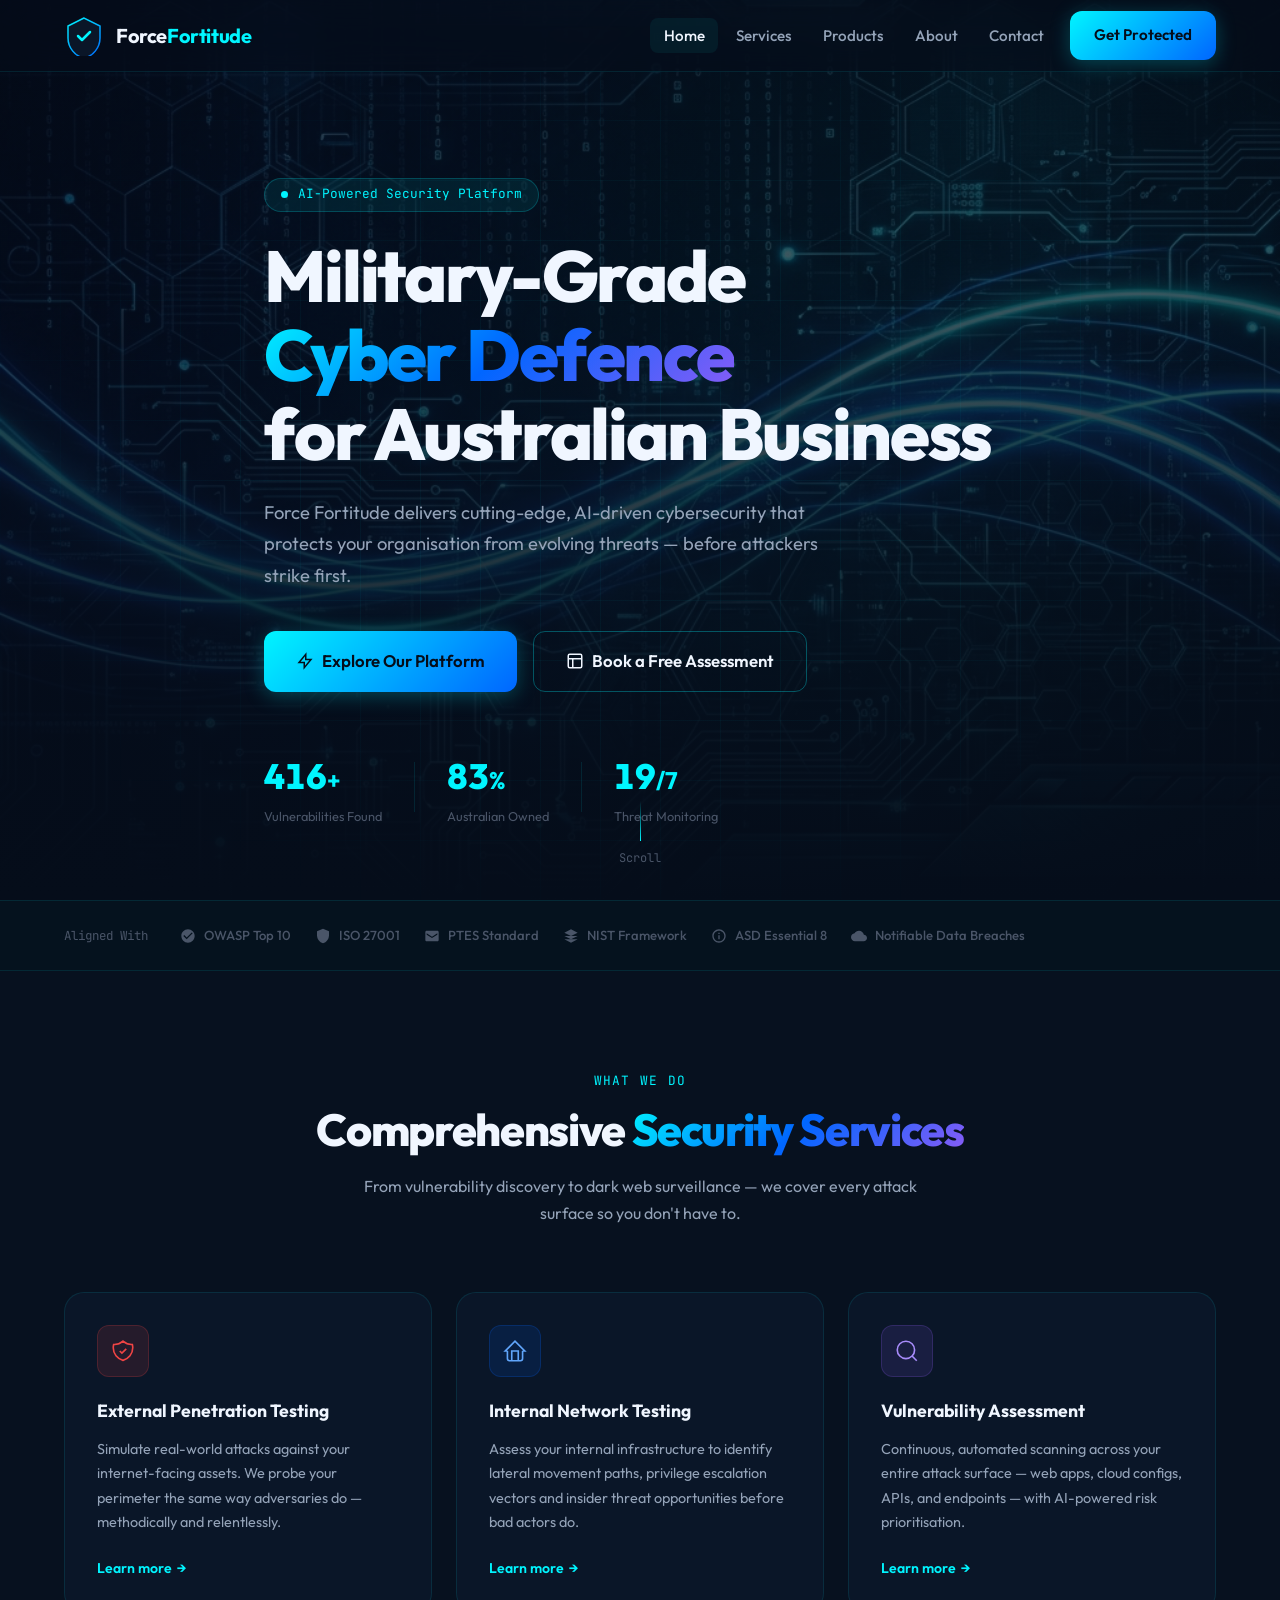
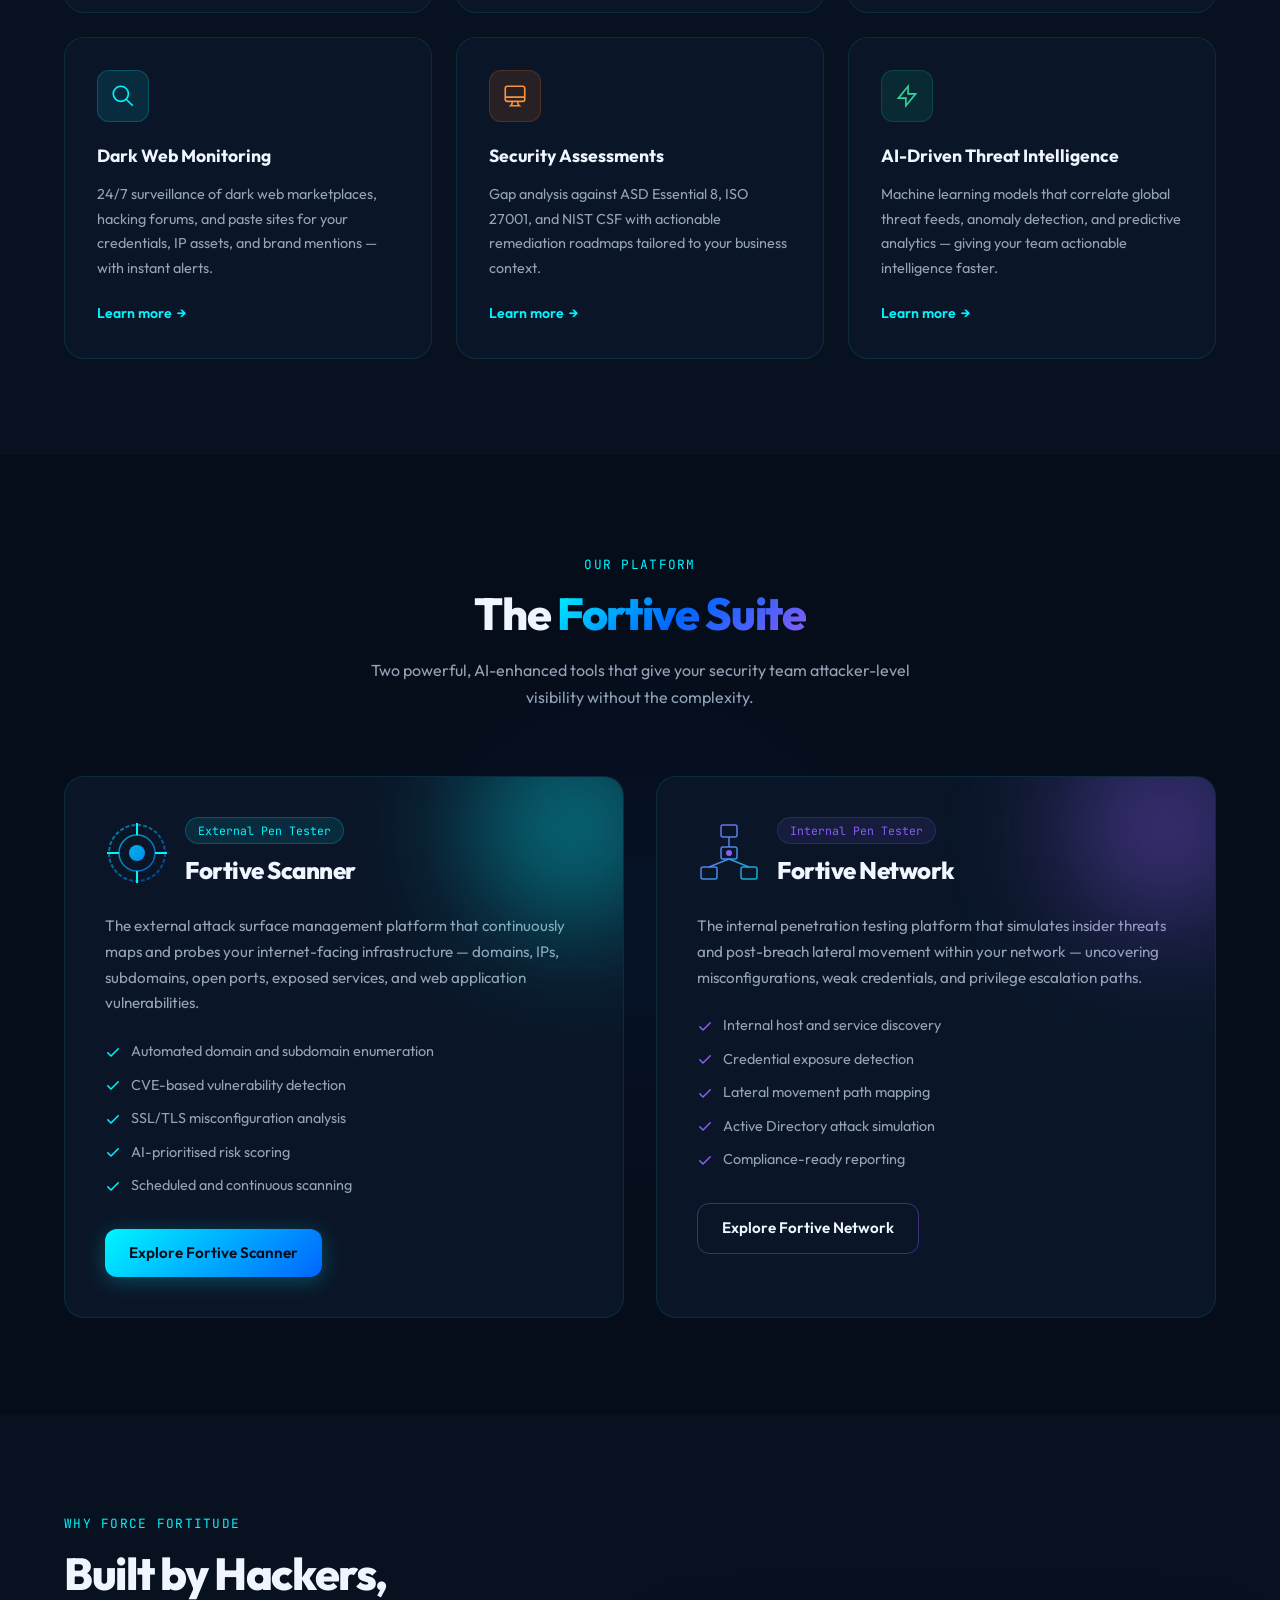
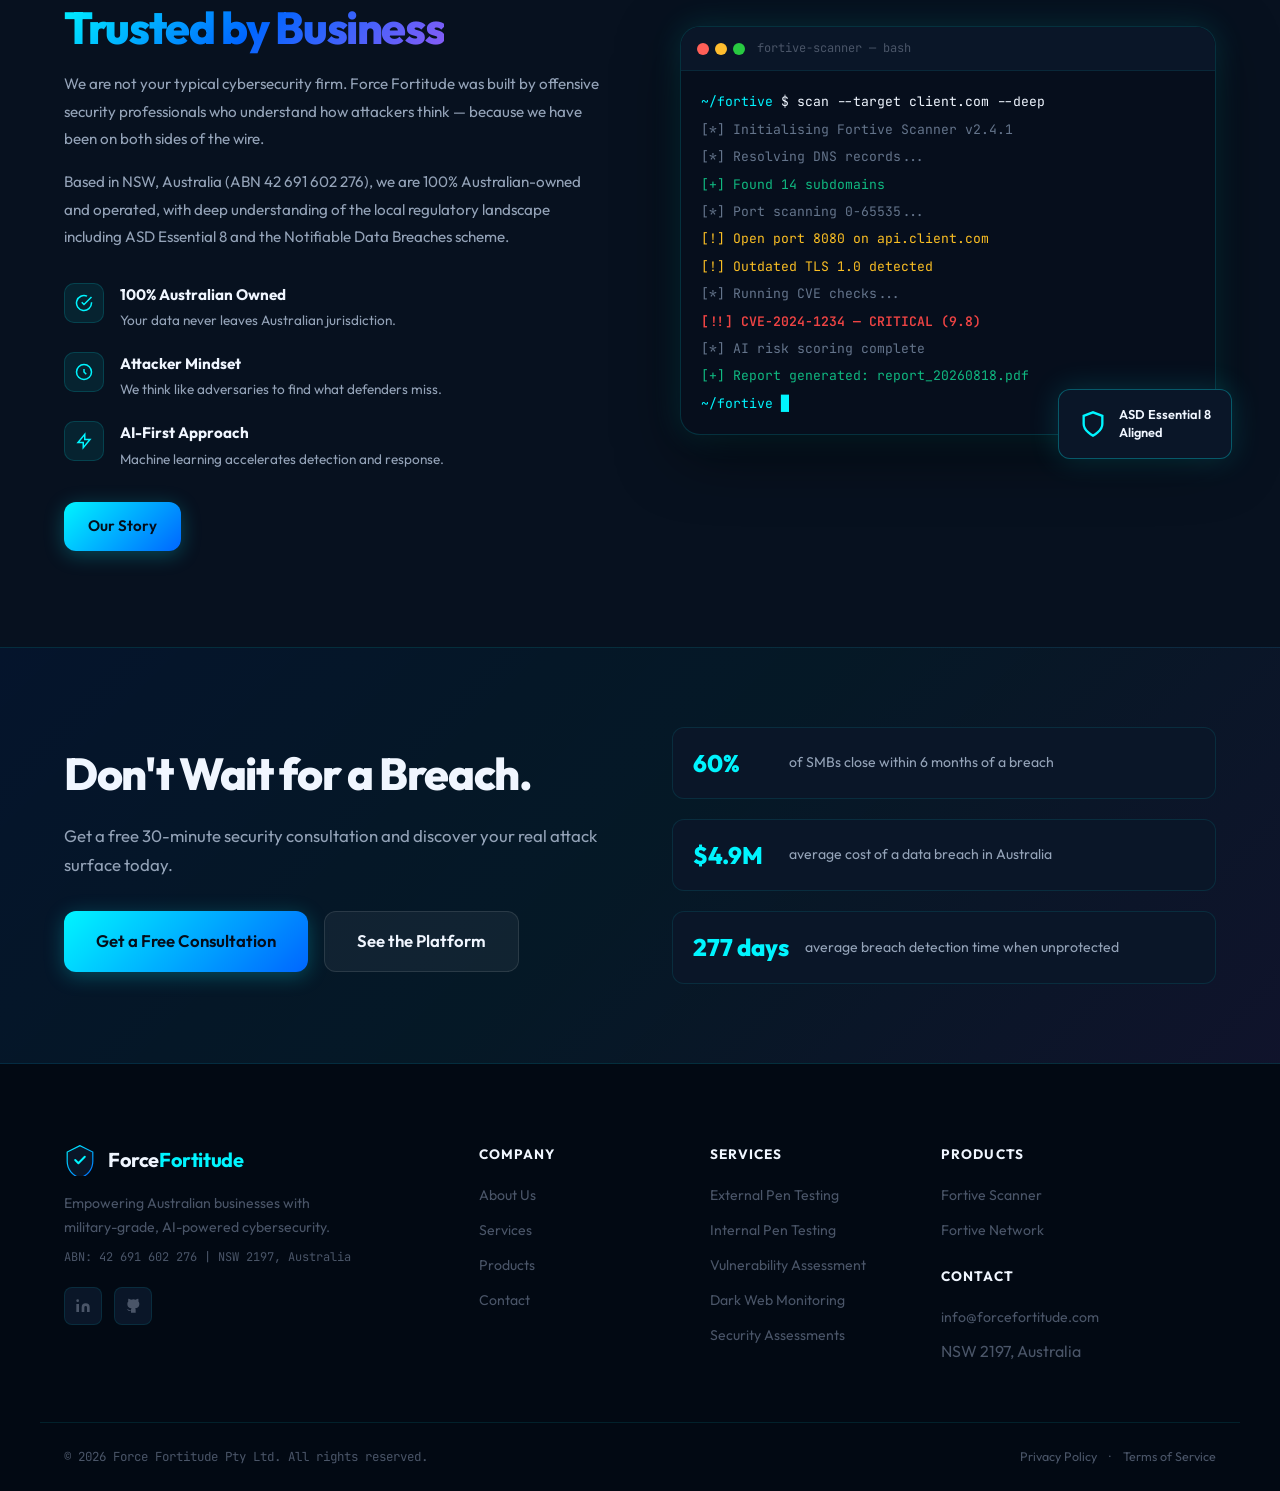
==== index.html @ 92ee4b1f "Launch Force Fortitude website - AI-powered cybersecurity platform - Homepage with hero, services ov" ====
﻿<!DOCTYPE html>
<html lang="en">
<head>
  <meta charset="UTF-8"/>
  <meta name="viewport" content="width=device-width, initial-scale=1.0"/>
  <title>Force Fortitude | AI-Powered Cybersecurity for Australian Businesses</title>
  <meta name="description" content="Force Fortitude is an Australian cybersecurity company delivering military-grade, AI-powered security solutions — Fortive Scanner and Fortive Network."/>
  <link rel="preconnect" href="https://fonts.googleapis.com"/>
  <link rel="preconnect" href="https://fonts.gstatic.com" crossorigin/>
  <link href="https://fonts.googleapis.com/css2?family=Outfit:wght@300;400;500;600;700;800;900&family=JetBrains+Mono:wght@400;500&display=swap" rel="stylesheet"/>
  <link rel="stylesheet" href="assets/css/style.css"/>
</head>
<body>

<nav class="navbar" id="navbar">
  <div class="container nav-inner">
    <a href="index.html" class="logo" aria-label="Force Fortitude Home">
      <div class="logo-icon">
        <svg viewBox="0 0 40 40" fill="none">
          <path d="M20 2L4 10v12c0 9.4 6.8 18.2 16 20 9.2-1.8 16-10.6 16-20V10L20 2z" fill="#0a1628" stroke="url(#sg1)" stroke-width="1.5"/>
          <path d="M14 20l4 4 8-8" stroke="#00f5ff" stroke-width="2.5" stroke-linecap="round" stroke-linejoin="round"/>
          <defs><linearGradient id="sg1" x1="4" y1="2" x2="36" y2="42" gradientUnits="userSpaceOnUse"><stop stop-color="#00f5ff"/><stop offset="1" stop-color="#0066ff"/></linearGradient></defs>
        </svg>
      </div>
      <span class="logo-text">Force<span class="accent">Fortitude</span></span>
    </a>
    <button class="hamburger" id="hamburger" aria-label="Toggle menu" aria-expanded="false">
      <span></span><span></span><span></span>
    </button>
    <ul class="nav-links" id="navLinks">
      <li><a href="index.html" class="nav-link active">Home</a></li>
      <li><a href="services.html" class="nav-link">Services</a></li>
      <li><a href="products.html" class="nav-link">Products</a></li>
      <li><a href="about.html" class="nav-link">About</a></li>
      <li><a href="contact.html" class="nav-link">Contact</a></li>
      <li><a href="contact.html" class="btn btn-primary nav-cta">Get Protected</a></li>
    </ul>
  </div>
</nav>

<!-- HERO -->
<section class="hero" id="home">
  <div class="hero-bg">
    <img src="assets/images/hero_bg.png" alt="" aria-hidden="true" class="hero-img"/>
    <div class="hero-overlay"></div>
    <div class="hero-grid"></div>
  </div>
  <div class="container hero-content">
    <div class="hero-badge">
      <span class="badge-dot"></span>
      <span class="mono">AI-Powered Security Platform</span>
    </div>
    <h1 class="hero-title">
      Military-Grade<br/>
      <span class="gradient-text">Cyber Defence</span><br/>
      for Australian Business
    </h1>
    <p class="hero-subtitle">Force Fortitude delivers cutting-edge, AI-driven cybersecurity that protects your organisation from evolving threats — before attackers strike first.</p>
    <div class="hero-actions">
      <a href="products.html" class="btn btn-primary btn-lg">
        <svg viewBox="0 0 24 24" fill="none" stroke="currentColor" stroke-width="2"><path d="M13 10V3L4 14h7v7l9-11h-7z"/></svg>
        Explore Our Platform
      </a>
      <a href="contact.html" class="btn btn-outline btn-lg">
        <svg viewBox="0 0 24 24" fill="none" stroke="currentColor" stroke-width="2"><rect x="3" y="3" width="18" height="18" rx="2"/><path d="M3 9h18M9 21V9"/></svg>
        Book a Free Assessment
      </a>
    </div>
    <div class="hero-stats">
      <div class="stat"><span class="stat-num" data-target="500">0</span><span class="stat-plus">+</span><span class="stat-label">Vulnerabilities Found</span></div>
      <div class="stat-divider"></div>
      <div class="stat"><span class="stat-num" data-target="100">0</span><span class="stat-plus">%</span><span class="stat-label">Australian Owned</span></div>
      <div class="stat-divider"></div>
      <div class="stat"><span class="stat-num" data-target="24">0</span><span class="stat-plus">/7</span><span class="stat-label">Threat Monitoring</span></div>
    </div>
  </div>
  <div class="hero-scroll-hint"><div class="scroll-line"></div><span class="mono">Scroll</span></div>
</section>

<!-- TRUST BAR -->
<section class="trust-bar">
  <div class="container">
    <span class="trust-label mono">Aligned With</span>
    <div class="trust-logos">
      <div class="trust-item"><svg viewBox="0 0 24 24" fill="currentColor"><path d="M12 2C6.48 2 2 6.48 2 12s4.48 10 10 10 10-4.48 10-10S17.52 2 12 2zm-2 15l-5-5 1.41-1.41L10 14.17l7.59-7.59L19 8l-9 9z"/></svg><span>OWASP Top 10</span></div>
      <div class="trust-item"><svg viewBox="0 0 24 24" fill="currentColor"><path d="M12 1L3 5v6c0 5.55 3.84 10.74 9 12 5.16-1.26 9-6.45 9-12V5l-9-4z"/></svg><span>ISO 27001</span></div>
      <div class="trust-item"><svg viewBox="0 0 24 24" fill="currentColor"><path d="M20 4H4c-1.1 0-2 .9-2 2v12c0 1.1.9 2 2 2h16c1.1 0 2-.9 2-2V6c0-1.1-.9-2-2-2zM4 8l8 5 8-5v2l-8 5-8-5V8z"/></svg><span>PTES Standard</span></div>
      <div class="trust-item"><svg viewBox="0 0 24 24" fill="currentColor"><path d="M12 2L2 7l10 5 10-5-10-5zM2 17l10 5 10-5M2 12l10 5 10-5"/></svg><span>NIST Framework</span></div>
      <div class="trust-item"><svg viewBox="0 0 24 24" fill="currentColor"><path d="M11 17h2v-6h-2v6zm1-15C6.48 2 2 6.48 2 12s4.48 10 10 10 10-4.48 10-10S17.52 2 12 2zm0 18c-4.41 0-8-3.59-8-8s3.59-8 8-8 8 3.59 8 8-3.59 8-8 8zM11 9h2V7h-2v2z"/></svg><span>ASD Essential 8</span></div>
      <div class="trust-item"><svg viewBox="0 0 24 24" fill="currentColor"><path d="M19.35 10.04C18.67 6.59 15.64 4 12 4 9.11 4 6.6 5.64 5.35 8.04 2.34 8.36 0 10.91 0 14c0 3.31 2.69 6 6 6h13c2.76 0 5-2.24 5-5 0-2.64-2.05-4.78-4.65-4.96z"/></svg><span>Notifiable Data Breaches</span></div>
    </div>
  </div>
</section>

<!-- SERVICES -->
<section class="section services-section" id="services">
  <div class="container">
    <div class="section-header">
      <span class="section-tag mono">What We Do</span>
      <h2 class="section-title">Comprehensive <span class="gradient-text">Security Services</span></h2>
      <p class="section-subtitle">From vulnerability discovery to dark web surveillance — we cover every attack surface so you don't have to.</p>
    </div>
    <div class="services-grid">
      <div class="service-card">
        <div class="service-icon icon-red"><svg viewBox="0 0 24 24" fill="none" stroke="currentColor" stroke-width="1.5"><path d="M9 12l2 2 4-4m5.618-4.016A11.955 11.955 0 0112 2.944a11.955 11.955 0 01-8.618 3.04A12.02 12.02 0 003 9c0 5.591 3.824 10.29 9 11.622 5.176-1.332 9-6.03 9-11.622 0-1.042-.133-2.052-.382-3.016z"/></svg></div>
        <h3>External Penetration Testing</h3>
        <p>Simulate real-world attacks against your internet-facing assets. We probe your perimeter the same way adversaries do — methodically and relentlessly.</p>
        <a href="services.html" class="service-link">Learn more <span>&#8594;</span></a>
      </div>
      <div class="service-card">
        <div class="service-icon icon-blue"><svg viewBox="0 0 24 24" fill="none" stroke="currentColor" stroke-width="1.5"><path d="M5 12H3l9-9 9 9h-2M5 12v7a2 2 0 002 2h10a2 2 0 002-2v-7"/><path d="M9 21V12h6v9"/></svg></div>
        <h3>Internal Network Testing</h3>
        <p>Assess your internal infrastructure to identify lateral movement paths, privilege escalation vectors and insider threat opportunities before bad actors do.</p>
        <a href="services.html" class="service-link">Learn more <span>&#8594;</span></a>
      </div>
      <div class="service-card">
        <div class="service-icon icon-purple"><svg viewBox="0 0 24 24" fill="none" stroke="currentColor" stroke-width="1.5"><circle cx="11" cy="11" r="8"/><path d="m21 21-4.35-4.35"/></svg></div>
        <h3>Vulnerability Assessment</h3>
        <p>Continuous, automated scanning across your entire attack surface — web apps, cloud configs, APIs, and endpoints — with AI-powered risk prioritisation.</p>
        <a href="services.html" class="service-link">Learn more <span>&#8594;</span></a>
      </div>
      <div class="service-card">
        <div class="service-icon icon-teal"><svg viewBox="0 0 24 24" fill="none" stroke="currentColor" stroke-width="1.5"><path d="M21 21l-6-6m2-5a7 7 0 11-14 0 7 7 0 0114 0z"/></svg></div>
        <h3>Dark Web Monitoring</h3>
        <p>24/7 surveillance of dark web marketplaces, hacking forums, and paste sites for your credentials, IP assets, and brand mentions — with instant alerts.</p>
        <a href="services.html" class="service-link">Learn more <span>&#8594;</span></a>
      </div>
      <div class="service-card">
        <div class="service-icon icon-orange"><svg viewBox="0 0 24 24" fill="none" stroke="currentColor" stroke-width="1.5"><path d="M9.75 17L9 20l-1 1h8l-1-1-.75-3M3 13h18M5 17h14a2 2 0 002-2V5a2 2 0 00-2-2H5a2 2 0 00-2 2v10a2 2 0 002 2z"/></svg></div>
        <h3>Security Assessments</h3>
        <p>Gap analysis against ASD Essential 8, ISO 27001, and NIST CSF with actionable remediation roadmaps tailored to your business context.</p>
        <a href="services.html" class="service-link">Learn more <span>&#8594;</span></a>
      </div>
      <div class="service-card">
        <div class="service-icon icon-green"><svg viewBox="0 0 24 24" fill="none" stroke="currentColor" stroke-width="1.5"><path d="M13 10V3L4 14h7v7l9-11h-7z"/></svg></div>
        <h3>AI-Driven Threat Intelligence</h3>
        <p>Machine learning models that correlate global threat feeds, anomaly detection, and predictive analytics — giving your team actionable intelligence faster.</p>
        <a href="services.html" class="service-link">Learn more <span>&#8594;</span></a>
      </div>
    </div>
  </div>
</section>

<!-- PRODUCTS -->
<section class="section products-section" id="products">
  <div class="container">
    <div class="section-header">
      <span class="section-tag mono">Our Platform</span>
      <h2 class="section-title">The <span class="gradient-text">Fortive Suite</span></h2>
      <p class="section-subtitle">Two powerful, AI-enhanced tools that give your security team attacker-level visibility without the complexity.</p>
    </div>
    <div class="products-grid">
      <div class="product-card product-scanner">
        <div class="product-glow glow-cyan"></div>
        <div class="product-header">
          <div class="product-icon">
            <svg viewBox="0 0 64 64" fill="none">
              <circle cx="32" cy="32" r="28" stroke="url(#sg2)" stroke-width="2" stroke-dasharray="4 2" opacity="0.5"/>
              <circle cx="32" cy="32" r="18" stroke="url(#sg2)" stroke-width="1.5" opacity="0.7"/>
              <circle cx="32" cy="32" r="8" fill="url(#sg2)" opacity="0.9"/>
              <line x1="32" y1="2" x2="32" y2="14" stroke="#00f5ff" stroke-width="2"/>
              <line x1="62" y1="32" x2="50" y2="32" stroke="#00f5ff" stroke-width="2"/>
              <line x1="32" y1="62" x2="32" y2="50" stroke="#00f5ff" stroke-width="2"/>
              <line x1="2" y1="32" x2="14" y2="32" stroke="#00f5ff" stroke-width="2"/>
              <defs><linearGradient id="sg2" x1="4" y1="4" x2="60" y2="60" gradientUnits="userSpaceOnUse"><stop stop-color="#00f5ff"/><stop offset="1" stop-color="#0066ff"/></linearGradient></defs>
            </svg>
          </div>
          <div>
            <div class="product-badge mono">External Pen Tester</div>
            <h3 class="product-name">Fortive Scanner</h3>
          </div>
        </div>
        <p class="product-desc">The external attack surface management platform that continuously maps and probes your internet-facing infrastructure — domains, IPs, subdomains, open ports, exposed services, and web application vulnerabilities.</p>
        <ul class="product-features">
          <li><svg viewBox="0 0 16 16" fill="none"><path d="M13.78 4.22a.75.75 0 010 1.06l-7.25 7.25a.75.75 0 01-1.06 0L2.22 9.28a.75.75 0 011.06-1.06L6 10.94l6.72-6.72a.75.75 0 011.06 0z" fill="#00f5ff"/></svg>Automated domain and subdomain enumeration</li>
          <li><svg viewBox="0 0 16 16" fill="none"><path d="M13.78 4.22a.75.75 0 010 1.06l-7.25 7.25a.75.75 0 01-1.06 0L2.22 9.28a.75.75 0 011.06-1.06L6 10.94l6.72-6.72a.75.75 0 011.06 0z" fill="#00f5ff"/></svg>CVE-based vulnerability detection</li>
          <li><svg viewBox="0 0 16 16" fill="none"><path d="M13.78 4.22a.75.75 0 010 1.06l-7.25 7.25a.75.75 0 01-1.06 0L2.22 9.28a.75.75 0 011.06-1.06L6 10.94l6.72-6.72a.75.75 0 011.06 0z" fill="#00f5ff"/></svg>SSL/TLS misconfiguration analysis</li>
          <li><svg viewBox="0 0 16 16" fill="none"><path d="M13.78 4.22a.75.75 0 010 1.06l-7.25 7.25a.75.75 0 01-1.06 0L2.22 9.28a.75.75 0 011.06-1.06L6 10.94l6.72-6.72a.75.75 0 011.06 0z" fill="#00f5ff"/></svg>AI-prioritised risk scoring</li>
          <li><svg viewBox="0 0 16 16" fill="none"><path d="M13.78 4.22a.75.75 0 010 1.06l-7.25 7.25a.75.75 0 01-1.06 0L2.22 9.28a.75.75 0 011.06-1.06L6 10.94l6.72-6.72a.75.75 0 011.06 0z" fill="#00f5ff"/></svg>Scheduled and continuous scanning</li>
        </ul>
        <a href="products.html" class="btn btn-primary">Explore Fortive Scanner</a>
      </div>
      <div class="product-card product-network">
        <div class="product-glow glow-purple"></div>
        <div class="product-header">
          <div class="product-icon">
            <svg viewBox="0 0 64 64" fill="none">
              <rect x="24" y="4" width="16" height="12" rx="2" stroke="url(#ng1)" stroke-width="1.5"/>
              <rect x="4" y="46" width="16" height="12" rx="2" stroke="url(#ng1)" stroke-width="1.5"/>
              <rect x="44" y="46" width="16" height="12" rx="2" stroke="url(#ng1)" stroke-width="1.5"/>
              <rect x="24" y="26" width="16" height="12" rx="2" stroke="url(#ng1)" stroke-width="1.5"/>
              <line x1="32" y1="16" x2="32" y2="26" stroke="url(#ng1)" stroke-width="1.5"/>
              <line x1="32" y1="38" x2="12" y2="46" stroke="url(#ng1)" stroke-width="1.5"/>
              <line x1="32" y1="38" x2="52" y2="46" stroke="url(#ng1)" stroke-width="1.5"/>
              <circle cx="32" cy="32" r="3" fill="#8b5cf6"/>
              <defs><linearGradient id="ng1" x1="4" y1="4" x2="60" y2="60" gradientUnits="userSpaceOnUse"><stop stop-color="#8b5cf6"/><stop offset="1" stop-color="#06b6d4"/></linearGradient></defs>
            </svg>
          </div>
          <div>
            <div class="product-badge product-badge-purple mono">Internal Pen Tester</div>
            <h3 class="product-name">Fortive Network</h3>
          </div>
        </div>
        <p class="product-desc">The internal penetration testing platform that simulates insider threats and post-breach lateral movement within your network — uncovering misconfigurations, weak credentials, and privilege escalation paths.</p>
        <ul class="product-features">
          <li><svg viewBox="0 0 16 16" fill="none"><path d="M13.78 4.22a.75.75 0 010 1.06l-7.25 7.25a.75.75 0 01-1.06 0L2.22 9.28a.75.75 0 011.06-1.06L6 10.94l6.72-6.72a.75.75 0 011.06 0z" fill="#8b5cf6"/></svg>Internal host and service discovery</li>
          <li><svg viewBox="0 0 16 16" fill="none"><path d="M13.78 4.22a.75.75 0 010 1.06l-7.25 7.25a.75.75 0 01-1.06 0L2.22 9.28a.75.75 0 011.06-1.06L6 10.94l6.72-6.72a.75.75 0 011.06 0z" fill="#8b5cf6"/></svg>Credential exposure detection</li>
          <li><svg viewBox="0 0 16 16" fill="none"><path d="M13.78 4.22a.75.75 0 010 1.06l-7.25 7.25a.75.75 0 01-1.06 0L2.22 9.28a.75.75 0 011.06-1.06L6 10.94l6.72-6.72a.75.75 0 011.06 0z" fill="#8b5cf6"/></svg>Lateral movement path mapping</li>
          <li><svg viewBox="0 0 16 16" fill="none"><path d="M13.78 4.22a.75.75 0 010 1.06l-7.25 7.25a.75.75 0 01-1.06 0L2.22 9.28a.75.75 0 011.06-1.06L6 10.94l6.72-6.72a.75.75 0 011.06 0z" fill="#8b5cf6"/></svg>Active Directory attack simulation</li>
          <li><svg viewBox="0 0 16 16" fill="none"><path d="M13.78 4.22a.75.75 0 010 1.06l-7.25 7.25a.75.75 0 01-1.06 0L2.22 9.28a.75.75 0 011.06-1.06L6 10.94l6.72-6.72a.75.75 0 011.06 0z" fill="#8b5cf6"/></svg>Compliance-ready reporting</li>
        </ul>
        <a href="products.html" class="btn btn-outline-purple">Explore Fortive Network</a>
      </div>
    </div>
  </div>
</section>

<!-- WHY US -->
<section class="section why-section">
  <div class="container">
    <div class="why-grid">
      <div class="why-content">
        <span class="section-tag mono">Why Force Fortitude</span>
        <h2 class="section-title">Built by Hackers,<br/><span class="gradient-text">Trusted by Business</span></h2>
        <p class="why-text">We are not your typical cybersecurity firm. Force Fortitude was built by offensive security professionals who understand how attackers think — because we have been on both sides of the wire.</p>
        <p class="why-text">Based in NSW, Australia (ABN 42 691 602 276), we are 100% Australian-owned and operated, with deep understanding of the local regulatory landscape including ASD Essential 8 and the Notifiable Data Breaches scheme.</p>
        <div class="why-points">
          <div class="why-point">
            <div class="why-icon"><svg viewBox="0 0 24 24" fill="none" stroke="currentColor" stroke-width="2"><path d="M22 11.08V12a10 10 0 11-5.93-9.14"/><polyline points="22 4 12 14.01 9 11.01"/></svg></div>
            <div><strong>100% Australian Owned</strong><p>Your data never leaves Australian jurisdiction.</p></div>
          </div>
          <div class="why-point">
            <div class="why-icon"><svg viewBox="0 0 24 24" fill="none" stroke="currentColor" stroke-width="2"><circle cx="12" cy="12" r="10"/><path d="M12 8v4l3 3"/></svg></div>
            <div><strong>Attacker Mindset</strong><p>We think like adversaries to find what defenders miss.</p></div>
          </div>
          <div class="why-point">
            <div class="why-icon"><svg viewBox="0 0 24 24" fill="none" stroke="currentColor" stroke-width="2"><path d="M13 10V3L4 14h7v7l9-11h-7z"/></svg></div>
            <div><strong>AI-First Approach</strong><p>Machine learning accelerates detection and response.</p></div>
          </div>
        </div>
        <a href="about.html" class="btn btn-primary">Our Story</a>
      </div>
      <div class="why-visual">
        <div class="terminal-window">
          <div class="terminal-header">
            <div class="terminal-dots"><span class="dot dot-red"></span><span class="dot dot-yellow"></span><span class="dot dot-green"></span></div>
            <span class="terminal-title mono">fortive-scanner &mdash; bash</span>
          </div>
          <div class="terminal-body">
            <div class="terminal-line"><span class="t-prompt">~/fortive</span> <span class="t-cmd">$ scan --target client.com --deep</span></div>
            <div class="terminal-line t-info">[*] Initialising Fortive Scanner v2.4.1</div>
            <div class="terminal-line t-info">[*] Resolving DNS records...</div>
            <div class="terminal-line t-success">[+] Found 14 subdomains</div>
            <div class="terminal-line t-info">[*] Port scanning 0-65535...</div>
            <div class="terminal-line t-warn">[!] Open port 8080 on api.client.com</div>
            <div class="terminal-line t-warn">[!] Outdated TLS 1.0 detected</div>
            <div class="terminal-line t-info">[*] Running CVE checks...</div>
            <div class="terminal-line t-danger">[!!] CVE-2024-1234 &mdash; CRITICAL (9.8)</div>
            <div class="terminal-line t-info">[*] AI risk scoring complete</div>
            <div class="terminal-line t-success">[+] Report generated: report_20260818.pdf</div>
            <div class="terminal-line"><span class="t-prompt">~/fortive</span> <span class="t-cursor">&#9608;</span></div>
          </div>
        </div>
        <div class="why-badge-float">
          <svg viewBox="0 0 24 24" fill="none" stroke="#00f5ff" stroke-width="2"><path d="M12 22s8-4 8-10V5l-8-3-8 3v7c0 6 8 10 8 10z"/></svg>
          <span>ASD Essential 8<br/>Aligned</span>
        </div>
      </div>
    </div>
  </div>
</section>

<!-- CTA -->
<section class="cta-section">
  <div class="cta-bg"></div>
  <div class="container cta-inner">
    <div class="cta-content">
      <h2>Don&apos;t Wait for a Breach.</h2>
      <p>Get a free 30-minute security consultation and discover your real attack surface today.</p>
      <div class="cta-actions">
        <a href="contact.html" class="btn btn-primary btn-lg">Get a Free Consultation</a>
        <a href="products.html" class="btn btn-ghost btn-lg">See the Platform</a>
      </div>
    </div>
    <div class="cta-stat-panel">
      <div class="cta-stat"><span class="cta-num">60%</span><span>of SMBs close within 6 months of a breach</span></div>
      <div class="cta-stat"><span class="cta-num">$4.9M</span><span>average cost of a data breach in Australia</span></div>
      <div class="cta-stat"><span class="cta-num">277 days</span><span>average breach detection time when unprotected</span></div>
    </div>
  </div>
</section>

<!-- FOOTER -->
<footer class="footer">
  <div class="container footer-grid">
    <div class="footer-brand">
      <a href="index.html" class="logo">
        <div class="logo-icon logo-icon-sm">
          <svg viewBox="0 0 40 40" fill="none"><path d="M20 2L4 10v12c0 9.4 6.8 18.2 16 20 9.2-1.8 16-10.6 16-20V10L20 2z" fill="#0a1628" stroke="url(#sg3)" stroke-width="1.5"/><path d="M14 20l4 4 8-8" stroke="#00f5ff" stroke-width="2.5" stroke-linecap="round" stroke-linejoin="round"/><defs><linearGradient id="sg3" x1="4" y1="2" x2="36" y2="42" gradientUnits="userSpaceOnUse"><stop stop-color="#00f5ff"/><stop offset="1" stop-color="#0066ff"/></linearGradient></defs></svg>
        </div>
        <span class="logo-text">Force<span class="accent">Fortitude</span></span>
      </a>
      <p class="footer-tagline">Empowering Australian businesses with military-grade, AI-powered cybersecurity.</p>
      <p class="footer-abn mono">ABN: 42 691 602 276 | NSW 2197, Australia</p>
      <div class="footer-socials">
        <a href="#" aria-label="LinkedIn" class="social-link"><svg viewBox="0 0 24 24" fill="currentColor"><path d="M16 8a6 6 0 016 6v7h-4v-7a2 2 0 00-2-2 2 2 0 00-2 2v7h-4v-7a6 6 0 016-6zM2 9h4v12H2z"/><circle cx="4" cy="4" r="2"/></svg></a>
        <a href="https://github.com/MoAtyani" aria-label="GitHub" class="social-link"><svg viewBox="0 0 24 24" fill="currentColor"><path d="M9 19c-5 1.5-5-2.5-7-3m14 6v-3.87a3.37 3.37 0 00-.94-2.61c3.14-.35 6.44-1.54 6.44-7A5.44 5.44 0 0020 4.77 5.07 5.07 0 0019.91 1S18.73.65 16 2.48a13.38 13.38 0 00-7 0C6.27.65 5.09 1 5.09 1A5.07 5.07 0 005 4.77a5.44 5.44 0 00-1.5 3.78c0 5.42 3.3 6.61 6.44 7A3.37 3.37 0 009 18.13V22"/></svg></a>
      </div>
    </div>
    <div class="footer-links"><h4>Company</h4><ul><li><a href="about.html">About Us</a></li><li><a href="services.html">Services</a></li><li><a href="products.html">Products</a></li><li><a href="contact.html">Contact</a></li></ul></div>
    <div class="footer-links"><h4>Services</h4><ul><li><a href="services.html">External Pen Testing</a></li><li><a href="services.html">Internal Pen Testing</a></li><li><a href="services.html">Vulnerability Assessment</a></li><li><a href="services.html">Dark Web Monitoring</a></li><li><a href="services.html">Security Assessments</a></li></ul></div>
    <div class="footer-links">
      <h4>Products</h4><ul><li><a href="products.html">Fortive Scanner</a></li><li><a href="products.html">Fortive Network</a></li></ul>
      <h4 style="margin-top:1.5rem">Contact</h4><ul><li><a href="mailto:info@forcefortitude.com">info@forcefortitude.com</a></li><li><span style="color:var(--text-muted)">NSW 2197, Australia</span></li></ul>
    </div>
  </div>
  <div class="footer-bottom">
    <div class="container footer-bottom-inner">
      <span class="mono">&copy; 2026 Force Fortitude Pty Ltd. All rights reserved.</span>
      <div class="footer-legal"><a href="#">Privacy Policy</a><span>&middot;</span><a href="#">Terms of Service</a></div>
    </div>
  </div>
</footer>

<script src="assets/js/main.js"></script>
</body>
</html>
---- assets/css/style.css ----
﻿/* =============================================
   FORCE FORTITUDE - MAIN STYLESHEET
   ============================================= */

/* ---------- CSS Variables ---------- */
:root {
  --bg-primary: #050d1a;
  --bg-secondary: #07111f;
  --bg-card: #0a1628;
  --bg-card-hover: #0d1f38;
  --bg-terminal: #060e1c;

  --accent-cyan: #00f5ff;
  --accent-blue: #0066ff;
  --accent-purple: #8b5cf6;
  --accent-green: #10b981;
  --accent-red: #ef4444;
  --accent-orange: #f97316;

  --text-primary: #f0f6ff;
  --text-secondary: #94a3b8;
  --text-muted: #4a5568;

  --border: rgba(0, 245, 255, 0.1);
  --border-hover: rgba(0, 245, 255, 0.3);

  --glow-cyan: 0 0 30px rgba(0, 245, 255, 0.15);
  --glow-blue: 0 0 30px rgba(0, 102, 255, 0.15);

  --radius: 12px;
  --radius-lg: 20px;
  --transition: all 0.3s cubic-bezier(0.4, 0, 0.2, 1);

  --container: 1200px;
  --nav-height: 72px;
}

/* ---------- Reset & Base ---------- */
*, *::before, *::after { box-sizing: border-box; margin: 0; padding: 0; }

html { scroll-behavior: smooth; font-size: 16px; }

body {
  font-family: 'Outfit', sans-serif;
  background: var(--bg-primary);
  color: var(--text-primary);
  line-height: 1.6;
  overflow-x: hidden;
}

.mono { font-family: 'JetBrains Mono', monospace; }

img { max-width: 100%; display: block; }
a { text-decoration: none; color: inherit; }
ul { list-style: none; }

/* ---------- Container ---------- */
.container {
  width: 100%;
  max-width: var(--container);
  margin: 0 auto;
  padding: 0 1.5rem;
}

/* ---------- Gradient Text ---------- */
.gradient-text {
  background: linear-gradient(135deg, var(--accent-cyan) 0%, var(--accent-blue) 50%, var(--accent-purple) 100%);
  -webkit-background-clip: text;
  -webkit-text-fill-color: transparent;
  background-clip: text;
}

/* ---------- Buttons ---------- */
.btn {
  display: inline-flex;
  align-items: center;
  gap: 0.5rem;
  padding: 0.75rem 1.5rem;
  border-radius: var(--radius);
  font-family: 'Outfit', sans-serif;
  font-weight: 600;
  font-size: 0.95rem;
  cursor: pointer;
  border: none;
  transition: var(--transition);
  white-space: nowrap;
}
.btn svg { width: 18px; height: 18px; flex-shrink: 0; }

.btn-lg { padding: 1rem 2rem; font-size: 1.05rem; }

.btn-primary {
  background: linear-gradient(135deg, var(--accent-cyan), var(--accent-blue));
  color: var(--bg-primary);
  box-shadow: 0 4px 20px rgba(0, 245, 255, 0.25);
}
.btn-primary:hover {
  transform: translateY(-2px);
  box-shadow: 0 8px 30px rgba(0, 245, 255, 0.4);
}

.btn-outline {
  background: transparent;
  color: var(--text-primary);
  border: 1.5px solid var(--border-hover);
}
.btn-outline:hover {
  background: rgba(0, 245, 255, 0.08);
  border-color: var(--accent-cyan);
  color: var(--accent-cyan);
}

.btn-outline-purple {
  background: transparent;
  color: var(--text-primary);
  border: 1.5px solid rgba(139, 92, 246, 0.4);
}
.btn-outline-purple:hover {
  background: rgba(139, 92, 246, 0.1);
  border-color: var(--accent-purple);
  color: var(--accent-purple);
}

.btn-ghost {
  background: rgba(255,255,255,0.05);
  color: var(--text-primary);
  border: 1.5px solid rgba(255,255,255,0.1);
}
.btn-ghost:hover {
  background: rgba(255,255,255,0.1);
  border-color: rgba(255,255,255,0.2);
}

/* ---------- NAVBAR ---------- */
.navbar {
  position: fixed;
  top: 0; left: 0; right: 0;
  z-index: 1000;
  height: var(--nav-height);
  display: flex;
  align-items: center;
  transition: var(--transition);
  background: rgba(5, 13, 26, 0.6);
  backdrop-filter: blur(20px);
  -webkit-backdrop-filter: blur(20px);
  border-bottom: 1px solid var(--border);
}
.navbar.scrolled {
  background: rgba(5, 13, 26, 0.95);
  box-shadow: 0 4px 30px rgba(0, 0, 0, 0.5);
}

.nav-inner {
  display: flex;
  align-items: center;
  justify-content: space-between;
  gap: 2rem;
}

.logo {
  display: flex;
  align-items: center;
  gap: 0.75rem;
  flex-shrink: 0;
}
.logo-icon { width: 40px; height: 40px; }
.logo-icon-sm { width: 32px; height: 32px; }
.logo-text {
  font-size: 1.25rem;
  font-weight: 700;
  letter-spacing: -0.02em;
  color: var(--text-primary);
}
.logo-text .accent { color: var(--accent-cyan); }

.nav-links {
  display: flex;
  align-items: center;
  gap: 0.25rem;
}

.nav-link {
  padding: 0.5rem 0.85rem;
  color: var(--text-secondary);
  font-weight: 500;
  border-radius: 8px;
  transition: var(--transition);
  font-size: 0.95rem;
}
.nav-link:hover, .nav-link.active {
  color: var(--text-primary);
  background: rgba(0, 245, 255, 0.06);
}
.nav-cta { margin-left: 0.5rem; }

.hamburger {
  display: none;
  flex-direction: column;
  gap: 5px;
  background: none;
  border: none;
  cursor: pointer;
  padding: 0.5rem;
}
.hamburger span {
  display: block;
  width: 24px;
  height: 2px;
  background: var(--text-primary);
  border-radius: 2px;
  transition: var(--transition);
}

/* ---------- HERO ---------- */
.hero {
  position: relative;
  min-height: 100vh;
  display: flex;
  align-items: center;
  overflow: hidden;
  padding-top: var(--nav-height);
}

.hero-bg {
  position: absolute;
  inset: 0;
  z-index: 0;
}
.hero-img {
  width: 100%;
  height: 100%;
  object-fit: cover;
  object-position: center;
  opacity: 0.35;
}
.hero-overlay {
  position: absolute;
  inset: 0;
  background: linear-gradient(
    180deg,
    rgba(5,13,26,0.3) 0%,
    rgba(5,13,26,0.1) 30%,
    rgba(5,13,26,0.7) 75%,
    var(--bg-primary) 100%
  );
}
.hero-grid {
  position: absolute;
  inset: 0;
  background-image:
    linear-gradient(rgba(0,245,255,0.04) 1px, transparent 1px),
    linear-gradient(90deg, rgba(0,245,255,0.04) 1px, transparent 1px);
  background-size: 60px 60px;
  mask-image: radial-gradient(ellipse at center, black 40%, transparent 80%);
}

.hero-content {
  position: relative;
  z-index: 1;
  padding: 6rem 1.5rem 4rem;
  max-width: 800px;
}

.hero-badge {
  display: inline-flex;
  align-items: center;
  gap: 0.6rem;
  background: rgba(0, 245, 255, 0.08);
  border: 1px solid rgba(0, 245, 255, 0.2);
  border-radius: 100px;
  padding: 0.35rem 1rem;
  font-size: 0.8rem;
  color: var(--accent-cyan);
  margin-bottom: 1.5rem;
}
.badge-dot {
  width: 7px;
  height: 7px;
  background: var(--accent-cyan);
  border-radius: 50%;
  animation: pulse 2s infinite;
}
@keyframes pulse {
  0%, 100% { opacity: 1; transform: scale(1); }
  50% { opacity: 0.5; transform: scale(1.3); }
}

.hero-title {
  font-size: clamp(2.5rem, 6vw, 4.5rem);
  font-weight: 800;
  line-height: 1.1;
  letter-spacing: -0.03em;
  margin-bottom: 1.5rem;
}

.hero-subtitle {
  font-size: 1.15rem;
  color: var(--text-secondary);
  max-width: 580px;
  margin-bottom: 2.5rem;
  line-height: 1.7;
}

.hero-actions {
  display: flex;
  gap: 1rem;
  flex-wrap: wrap;
  margin-bottom: 3.5rem;
}

.hero-stats {
  display: flex;
  align-items: center;
  gap: 2rem;
  flex-wrap: wrap;
}
.stat { text-align: left; }
.stat-num {
  font-size: 2.2rem;
  font-weight: 800;
  color: var(--accent-cyan);
  font-variant-numeric: tabular-nums;
}
.stat-plus { font-size: 1.5rem; font-weight: 700; color: var(--accent-cyan); }
.stat-label { display: block; font-size: 0.8rem; color: var(--text-muted); margin-top: 0.1rem; }
.stat-divider { width: 1px; height: 50px; background: var(--border); flex-shrink: 0; }

.hero-scroll-hint {
  position: absolute;
  bottom: 2rem;
  left: 50%;
  transform: translateX(-50%);
  display: flex;
  flex-direction: column;
  align-items: center;
  gap: 0.5rem;
  color: var(--text-muted);
  font-size: 0.75rem;
  z-index: 1;
  animation: scrollBounce 2s infinite;
}
.scroll-line {
  width: 1px;
  height: 40px;
  background: linear-gradient(to bottom, transparent, var(--accent-cyan));
}
@keyframes scrollBounce {
  0%, 100% { transform: translateX(-50%) translateY(0); }
  50% { transform: translateX(-50%) translateY(6px); }
}

/* ---------- TRUST BAR ---------- */
.trust-bar {
  padding: 1.5rem 0;
  background: rgba(0,245,255,0.02);
  border-top: 1px solid var(--border);
  border-bottom: 1px solid var(--border);
}
.trust-bar .container {
  display: flex;
  align-items: center;
  gap: 2rem;
  flex-wrap: wrap;
}
.trust-label { color: var(--text-muted); font-size: 0.78rem; white-space: nowrap; }
.trust-logos { display: flex; align-items: center; gap: 1.5rem; flex-wrap: wrap; flex: 1; }
.trust-item {
  display: flex;
  align-items: center;
  gap: 0.5rem;
  color: var(--text-muted);
  font-size: 0.82rem;
  font-weight: 500;
  transition: var(--transition);
}
.trust-item:hover { color: var(--accent-cyan); }
.trust-item svg { width: 16px; height: 16px; flex-shrink: 0; }

/* ---------- SECTIONS ---------- */
.section { padding: 6rem 0; }

.section-header {
  text-align: center;
  margin-bottom: 4rem;
}
.section-tag {
  display: inline-block;
  color: var(--accent-cyan);
  font-size: 0.8rem;
  letter-spacing: 0.1em;
  text-transform: uppercase;
  margin-bottom: 0.75rem;
}
.section-title {
  font-size: clamp(1.8rem, 4vw, 2.8rem);
  font-weight: 800;
  letter-spacing: -0.03em;
  margin-bottom: 1rem;
  line-height: 1.2;
}
.section-subtitle {
  font-size: 1rem;
  color: var(--text-secondary);
  max-width: 580px;
  margin: 0 auto;
  line-height: 1.7;
}

/* ---------- SERVICES ---------- */
.services-section { background: var(--bg-secondary); }

.services-grid {
  display: grid;
  grid-template-columns: repeat(auto-fill, minmax(320px, 1fr));
  gap: 1.5rem;
}

.service-card {
  background: var(--bg-card);
  border: 1px solid var(--border);
  border-radius: var(--radius-lg);
  padding: 2rem;
  transition: var(--transition);
  position: relative;
  overflow: hidden;
}
.service-card::before {
  content: '';
  position: absolute;
  top: 0; left: 0; right: 0;
  height: 2px;
  background: linear-gradient(90deg, transparent, var(--accent-cyan), transparent);
  opacity: 0;
  transition: var(--transition);
}
.service-card:hover {
  background: var(--bg-card-hover);
  border-color: var(--border-hover);
  transform: translateY(-4px);
  box-shadow: var(--glow-cyan);
}
.service-card:hover::before { opacity: 1; }

.service-icon {
  width: 52px;
  height: 52px;
  border-radius: 12px;
  display: flex;
  align-items: center;
  justify-content: center;
  margin-bottom: 1.25rem;
}
.service-icon svg { width: 26px; height: 26px; }
.icon-red { background: rgba(239,68,68,0.12); color: #ef4444; border: 1px solid rgba(239,68,68,0.2); }
.icon-blue { background: rgba(0,102,255,0.12); color: #60a5fa; border: 1px solid rgba(0,102,255,0.2); }
.icon-purple { background: rgba(139,92,246,0.12); color: #a78bfa; border: 1px solid rgba(139,92,246,0.2); }
.icon-teal { background: rgba(0,245,255,0.1); color: var(--accent-cyan); border: 1px solid rgba(0,245,255,0.2); }
.icon-orange { background: rgba(249,115,22,0.12); color: #fb923c; border: 1px solid rgba(249,115,22,0.2); }
.icon-green { background: rgba(16,185,129,0.12); color: #34d399; border: 1px solid rgba(16,185,129,0.2); }

.service-card h3 {
  font-size: 1.1rem;
  font-weight: 700;
  margin-bottom: 0.75rem;
  color: var(--text-primary);
}
.service-card p {
  color: var(--text-secondary);
  font-size: 0.9rem;
  line-height: 1.7;
  margin-bottom: 1.25rem;
}
.service-link {
  color: var(--accent-cyan);
  font-size: 0.88rem;
  font-weight: 600;
  display: inline-flex;
  align-items: center;
  gap: 0.3rem;
  transition: var(--transition);
}
.service-link:hover { gap: 0.6rem; }

/* ---------- PRODUCTS ---------- */
.products-section {
  background: var(--bg-primary);
  position: relative;
}
.products-section::before {
  content: '';
  position: absolute;
  top: 50%;
  left: 50%;
  transform: translate(-50%, -50%);
  width: 600px;
  height: 600px;
  background: radial-gradient(circle, rgba(0,102,255,0.06) 0%, transparent 70%);
  pointer-events: none;
}

.products-grid {
  display: grid;
  grid-template-columns: repeat(auto-fill, minmax(480px, 1fr));
  gap: 2rem;
}

.product-card {
  position: relative;
  background: var(--bg-card);
  border: 1px solid var(--border);
  border-radius: var(--radius-lg);
  padding: 2.5rem;
  overflow: hidden;
  transition: var(--transition);
}
.product-card:hover {
  border-color: var(--border-hover);
  transform: translateY(-4px);
}
.product-scanner:hover { box-shadow: 0 20px 60px rgba(0, 245, 255, 0.12); }
.product-network:hover { box-shadow: 0 20px 60px rgba(139, 92, 246, 0.12); }

.product-glow {
  position: absolute;
  top: -50px; right: -50px;
  width: 200px; height: 200px;
  border-radius: 50%;
  filter: blur(60px);
  pointer-events: none;
  opacity: 0.4;
}
.glow-cyan { background: var(--accent-cyan); }
.glow-purple { background: var(--accent-purple); }

.product-header {
  display: flex;
  align-items: center;
  gap: 1rem;
  margin-bottom: 1.5rem;
}
.product-icon { width: 64px; height: 64px; flex-shrink: 0; }
.product-badge {
  display: inline-block;
  padding: 0.2rem 0.75rem;
  border-radius: 100px;
  font-size: 0.72rem;
  background: rgba(0,245,255,0.1);
  color: var(--accent-cyan);
  border: 1px solid rgba(0,245,255,0.2);
  margin-bottom: 0.4rem;
}
.product-badge-purple {
  background: rgba(139,92,246,0.1);
  color: var(--accent-purple);
  border-color: rgba(139,92,246,0.2);
}
.product-name {
  font-size: 1.5rem;
  font-weight: 800;
  letter-spacing: -0.02em;
}

.product-desc {
  color: var(--text-secondary);
  font-size: 0.95rem;
  line-height: 1.7;
  margin-bottom: 1.5rem;
}

.product-features {
  display: flex;
  flex-direction: column;
  gap: 0.65rem;
  margin-bottom: 2rem;
}
.product-features li {
  display: flex;
  align-items: center;
  gap: 0.6rem;
  font-size: 0.9rem;
  color: var(--text-secondary);
}
.product-features li svg { width: 16px; height: 16px; flex-shrink: 0; }

/* ---------- WHY US ---------- */
.why-section { background: var(--bg-secondary); }

.why-grid {
  display: grid;
  grid-template-columns: 1fr 1fr;
  gap: 5rem;
  align-items: center;
}

.why-text {
  color: var(--text-secondary);
  font-size: 0.95rem;
  line-height: 1.8;
  margin-bottom: 1rem;
}

.why-points {
  display: flex;
  flex-direction: column;
  gap: 1.25rem;
  margin: 2rem 0;
}
.why-point {
  display: flex;
  gap: 1rem;
  align-items: flex-start;
}
.why-icon {
  width: 40px;
  height: 40px;
  background: rgba(0,245,255,0.08);
  border: 1px solid rgba(0,245,255,0.15);
  border-radius: 10px;
  display: flex;
  align-items: center;
  justify-content: center;
  flex-shrink: 0;
  color: var(--accent-cyan);
}
.why-icon svg { width: 18px; height: 18px; }
.why-point strong { display: block; font-size: 0.95rem; color: var(--text-primary); margin-bottom: 0.2rem; }
.why-point p { font-size: 0.85rem; color: var(--text-secondary); }

/* Terminal */
.terminal-window {
  background: var(--bg-terminal);
  border: 1px solid rgba(0,245,255,0.15);
  border-radius: var(--radius-lg);
  overflow: hidden;
  font-family: 'JetBrains Mono', monospace;
  font-size: 0.82rem;
  box-shadow: 0 20px 60px rgba(0,0,0,0.5), var(--glow-cyan);
}
.terminal-header {
  background: #0a1628;
  padding: 0.75rem 1rem;
  display: flex;
  align-items: center;
  gap: 0.75rem;
  border-bottom: 1px solid rgba(0,245,255,0.08);
}
.terminal-dots { display: flex; gap: 6px; }
.dot { width: 12px; height: 12px; border-radius: 50%; }
.dot-red { background: #ff5f57; }
.dot-yellow { background: #ffbd2e; }
.dot-green { background: #28ca41; }
.terminal-title { color: var(--text-muted); font-size: 0.75rem; }
.terminal-body { padding: 1.25rem; display: flex; flex-direction: column; gap: 0.4rem; }
.terminal-line { color: var(--text-secondary); line-height: 1.6; }
.t-prompt { color: var(--accent-cyan); }
.t-cmd { color: var(--text-primary); }
.t-info { color: #64748b; }
.t-success { color: var(--accent-green); }
.t-warn { color: #fbbf24; }
.t-danger { color: var(--accent-red); font-weight: 600; }
.t-cursor {
  display: inline-block;
  animation: blink 1s infinite;
  color: var(--accent-cyan);
}
@keyframes blink { 0%, 100% { opacity: 1; } 50% { opacity: 0; } }

.why-visual { position: relative; }
.why-badge-float {
  position: absolute;
  bottom: -1.5rem;
  right: -1rem;
  background: var(--bg-card);
  border: 1px solid var(--border-hover);
  border-radius: var(--radius);
  padding: 1rem 1.25rem;
  display: flex;
  align-items: center;
  gap: 0.75rem;
  font-size: 0.8rem;
  font-weight: 600;
  line-height: 1.4;
  box-shadow: var(--glow-cyan);
  backdrop-filter: blur(10px);
}
.why-badge-float svg { width: 28px; height: 28px; flex-shrink: 0; }

/* ---------- CTA ---------- */
.cta-section {
  position: relative;
  padding: 5rem 0;
  overflow: hidden;
}
.cta-bg {
  position: absolute;
  inset: 0;
  background: linear-gradient(135deg, rgba(0,102,255,0.08) 0%, rgba(0,245,255,0.05) 50%, rgba(139,92,246,0.08) 100%);
  border-top: 1px solid var(--border);
  border-bottom: 1px solid var(--border);
}
.cta-inner {
  position: relative;
  display: grid;
  grid-template-columns: 1fr 1fr;
  gap: 4rem;
  align-items: center;
}
.cta-content h2 {
  font-size: clamp(2rem, 4vw, 2.8rem);
  font-weight: 800;
  letter-spacing: -0.03em;
  margin-bottom: 0.75rem;
}
.cta-content p {
  color: var(--text-secondary);
  font-size: 1.05rem;
  margin-bottom: 2rem;
  line-height: 1.7;
}
.cta-actions { display: flex; gap: 1rem; flex-wrap: wrap; }

.cta-stat-panel {
  display: flex;
  flex-direction: column;
  gap: 1.25rem;
}
.cta-stat {
  display: flex;
  align-items: center;
  gap: 1rem;
  padding: 1rem 1.25rem;
  background: var(--bg-card);
  border: 1px solid var(--border);
  border-radius: var(--radius);
  transition: var(--transition);
}
.cta-stat:hover { border-color: var(--border-hover); }
.cta-num {
  font-size: 1.5rem;
  font-weight: 800;
  color: var(--accent-cyan);
  white-space: nowrap;
  min-width: 80px;
}
.cta-stat span:last-child { color: var(--text-secondary); font-size: 0.88rem; line-height: 1.4; }

/* ---------- FOOTER ---------- */
.footer { background: #020913; padding: 5rem 0 0; }
.footer-grid {
  display: grid;
  grid-template-columns: 2fr 1fr 1fr 1.5fr;
  gap: 3rem;
  padding-bottom: 3rem;
  border-bottom: 1px solid var(--border);
}
.footer-tagline { color: var(--text-muted); font-size: 0.88rem; line-height: 1.7; margin: 1rem 0 0.5rem; max-width: 280px; }
.footer-abn { color: var(--text-muted); font-size: 0.75rem; margin-bottom: 1.25rem; }
.footer-socials { display: flex; gap: 0.75rem; }
.social-link {
  width: 38px; height: 38px;
  background: var(--bg-card);
  border: 1px solid var(--border);
  border-radius: 8px;
  display: flex; align-items: center; justify-content: center;
  color: var(--text-muted);
  transition: var(--transition);
}
.social-link svg { width: 16px; height: 16px; }
.social-link:hover { background: rgba(0,245,255,0.08); border-color: var(--border-hover); color: var(--accent-cyan); }

.footer-links h4 { font-size: 0.85rem; font-weight: 700; color: var(--text-primary); margin-bottom: 1rem; text-transform: uppercase; letter-spacing: 0.08em; }
.footer-links li { margin-bottom: 0.6rem; }
.footer-links a { color: var(--text-muted); font-size: 0.88rem; transition: var(--transition); }
.footer-links a:hover { color: var(--accent-cyan); }

.footer-bottom { padding: 1.5rem 0; }
.footer-bottom-inner {
  display: flex;
  align-items: center;
  justify-content: space-between;
  gap: 1rem;
  flex-wrap: wrap;
}
.footer-bottom .mono { color: var(--text-muted); font-size: 0.78rem; }
.footer-legal { display: flex; align-items: center; gap: 0.75rem; }
.footer-legal a, .footer-legal span { color: var(--text-muted); font-size: 0.78rem; transition: var(--transition); }
.footer-legal a:hover { color: var(--accent-cyan); }

/* ---------- RESPONSIVE ---------- */
@media (max-width: 1024px) {
  .products-grid { grid-template-columns: 1fr; }
  .why-grid { grid-template-columns: 1fr; gap: 3rem; }
  .cta-inner { grid-template-columns: 1fr; gap: 2.5rem; }
  .footer-grid { grid-template-columns: 1fr 1fr; }
}

@media (max-width: 768px) {
  .nav-links {
    position: fixed;
    top: var(--nav-height);
    left: 0; right: 0;
    background: var(--bg-secondary);
    border-bottom: 1px solid var(--border);
    flex-direction: column;
    padding: 1.5rem;
    gap: 0.5rem;
    transform: translateY(-100%);
    opacity: 0;
    pointer-events: none;
    transition: var(--transition);
  }
  .nav-links.open { transform: translateY(0); opacity: 1; pointer-events: all; }
  .nav-link { width: 100%; }
  .nav-cta { width: 100%; text-align: center; justify-content: center; }
  .hamburger { display: flex; }
  .hero-content { padding: 5rem 1.5rem 3rem; }
  .hero-actions { flex-direction: column; }
  .hero-stats { gap: 1.25rem; }
  .stat-divider { display: none; }
  .services-grid { grid-template-columns: 1fr; }
  .trust-bar .container { flex-direction: column; align-items: flex-start; }
  .why-badge-float { display: none; }
  .footer-grid { grid-template-columns: 1fr; gap: 2rem; }
  .footer-bottom-inner { flex-direction: column; text-align: center; }
}

@media (max-width: 480px) {
  .hero-title { font-size: 2.2rem; }
  .cta-inner { text-align: center; }
  .cta-actions { justify-content: center; }
}

/* ---------- ANIMATIONS ---------- */
.fade-in {
  opacity: 0;
  transform: translateY(24px);
  transition: opacity 0.6s ease, transform 0.6s ease;
}
.fade-in.visible { opacity: 1; transform: translateY(0); }
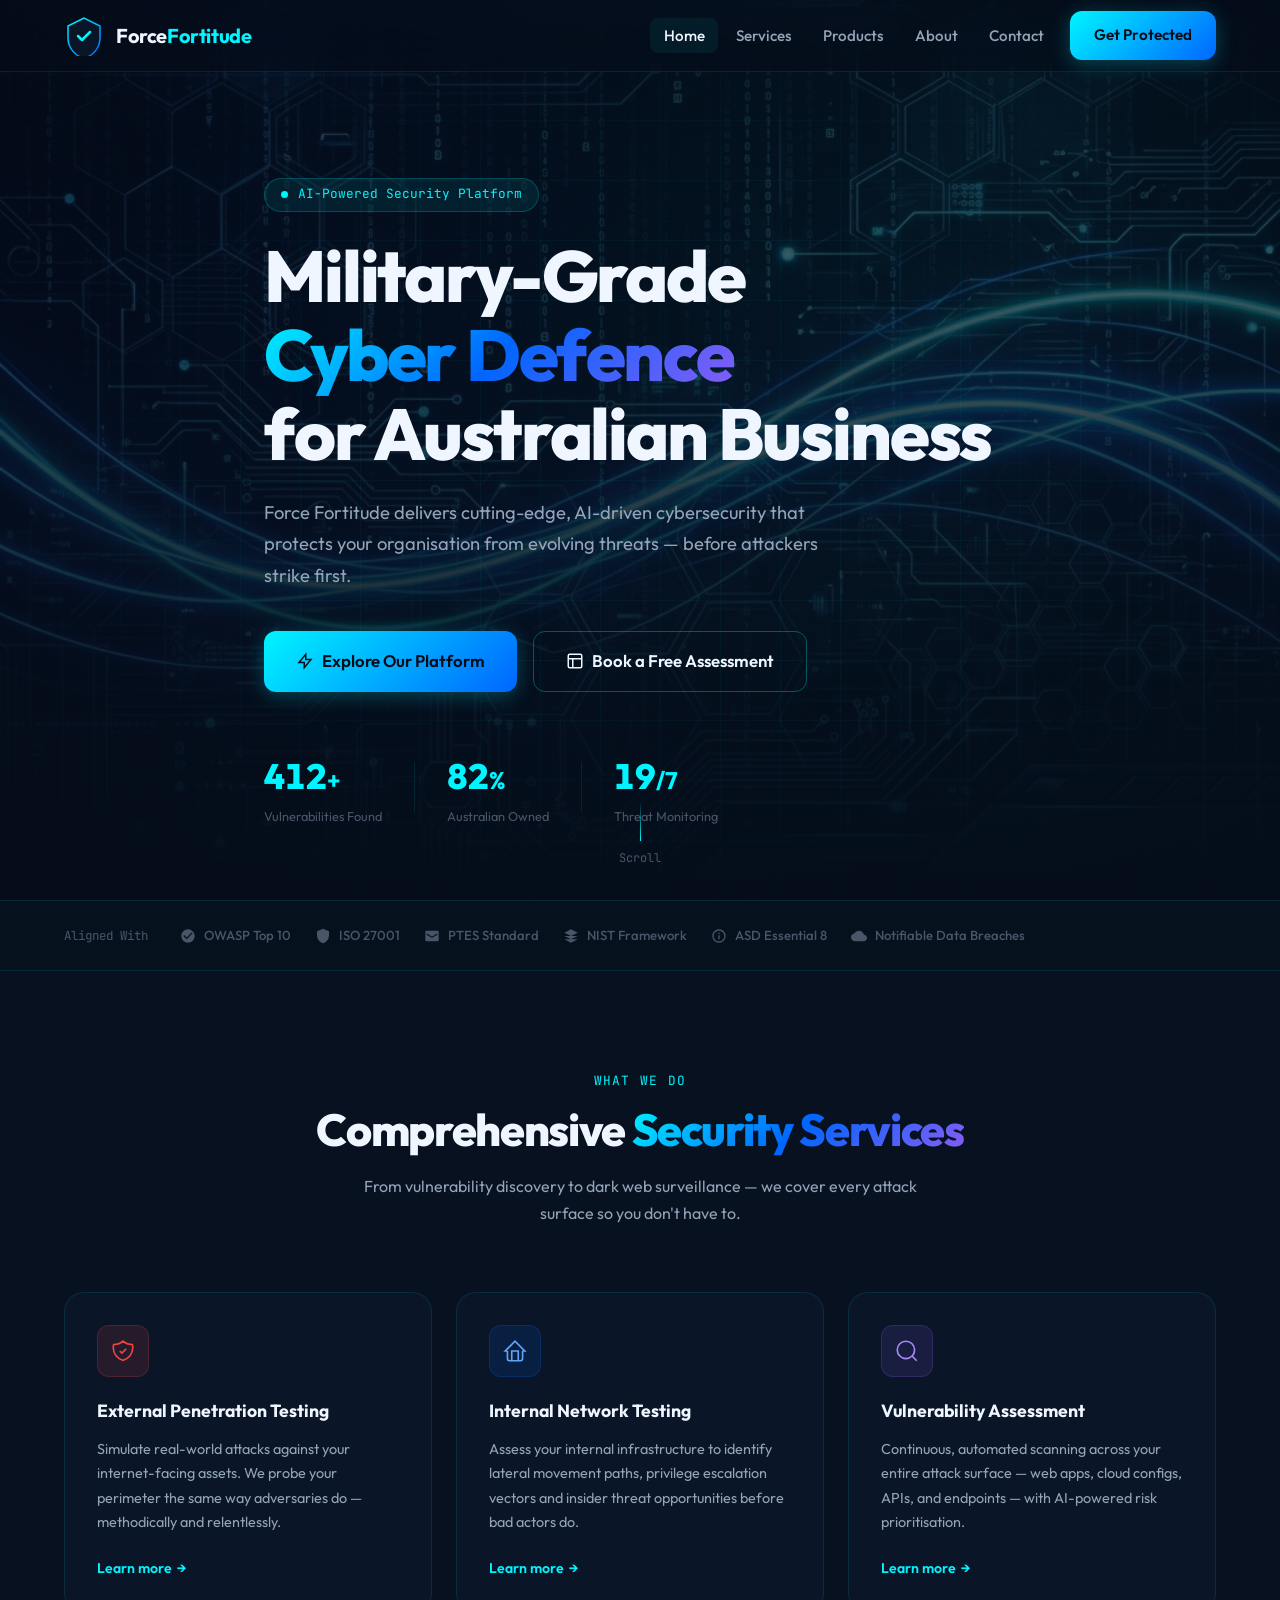
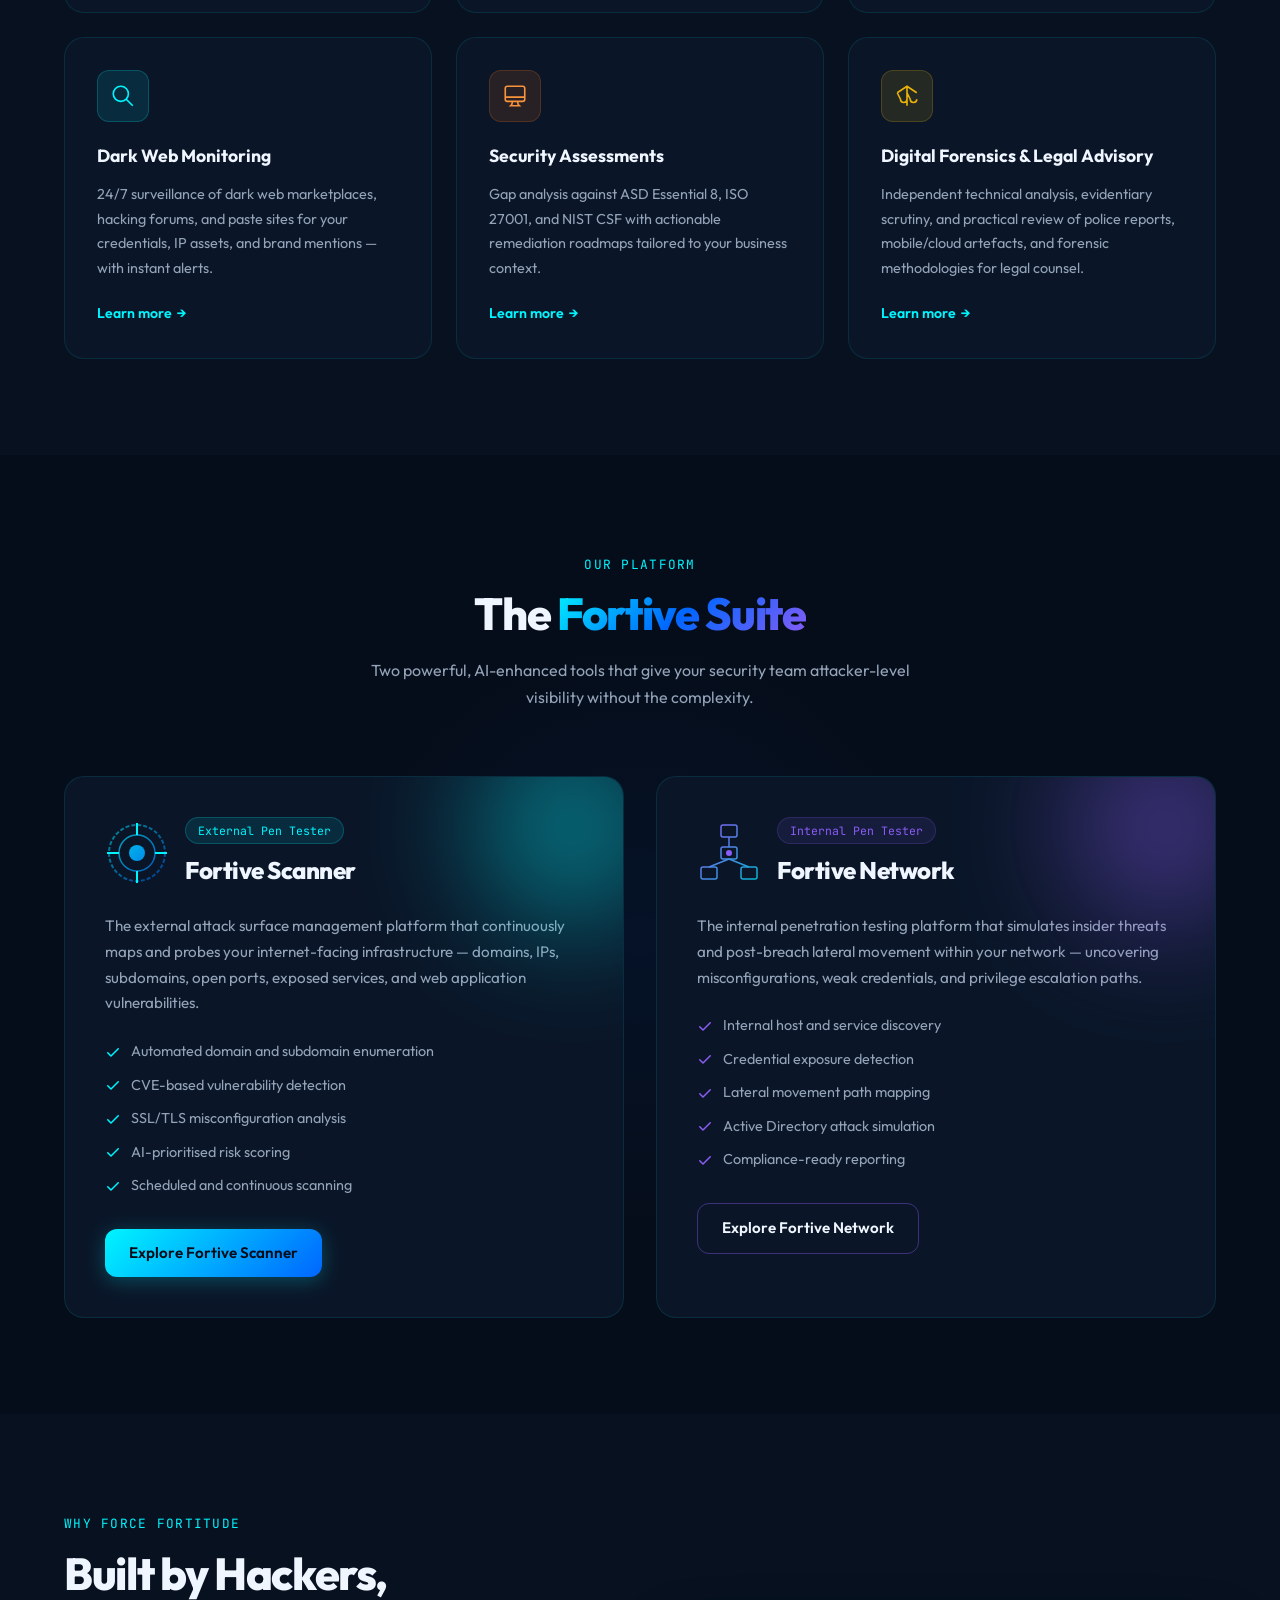
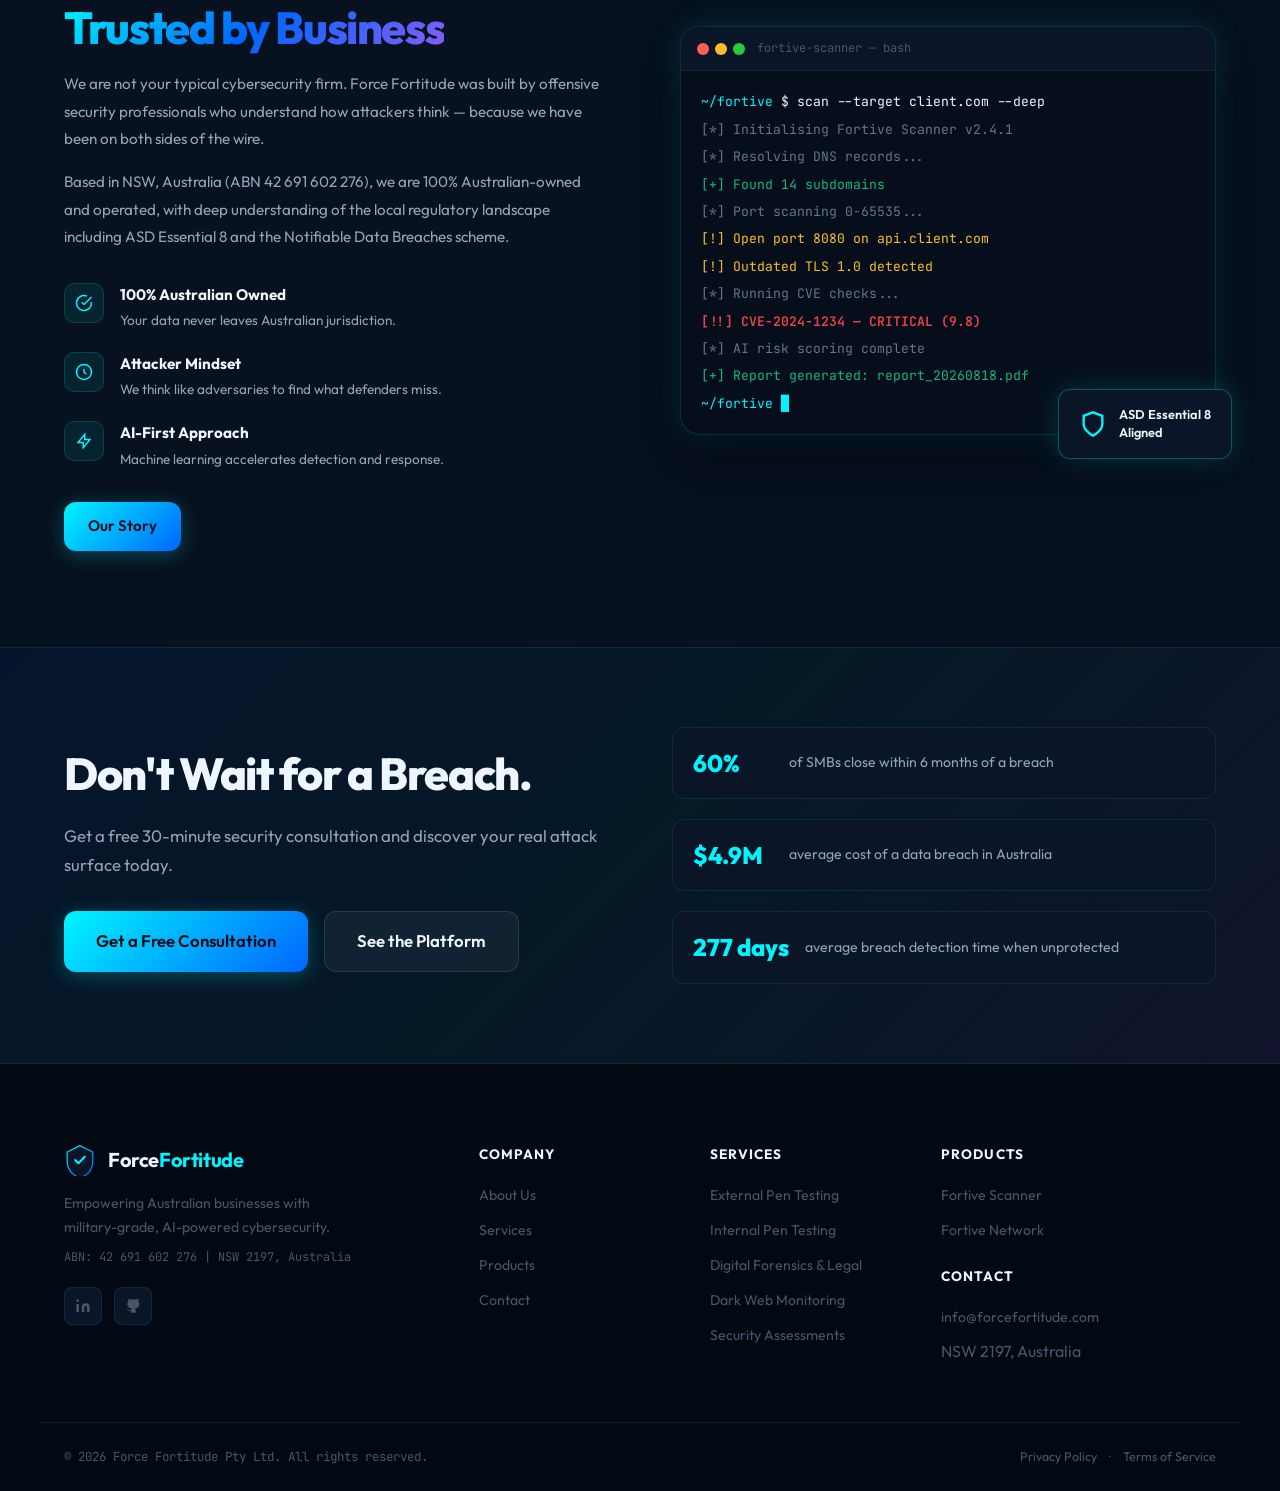
==== commit 9ecc212e: "Add Digital Forensics & Legal Advisory service section across website - Added dedicated Digital Fore" ====
--- a/index.html
+++ b/index.html
@@ -1,4 +1,4 @@
-﻿<!DOCTYPE html>
+<!DOCTYPE html>
 <html lang="en">
 <head>
   <meta charset="UTF-8"/>
@@ -132,10 +132,10 @@
         <a href="services.html" class="service-link">Learn more <span>&#8594;</span></a>
       </div>
       <div class="service-card">
-        <div class="service-icon icon-green"><svg viewBox="0 0 24 24" fill="none" stroke="currentColor" stroke-width="1.5"><path d="M13 10V3L4 14h7v7l9-11h-7z"/></svg></div>
-        <h3>AI-Driven Threat Intelligence</h3>
-        <p>Machine learning models that correlate global threat feeds, anomaly detection, and predictive analytics — giving your team actionable intelligence faster.</p>
-        <a href="services.html" class="service-link">Learn more <span>&#8594;</span></a>
+        <div class="service-icon icon-gold"><svg viewBox="0 0 24 24" fill="none" stroke="currentColor" stroke-width="1.5"><path d="M12 3v18M3 9l9-6 9 6M3 9l3 6m6-6l3 6M6 15a3 3 0 106 0M15 15a3 3 0 106 0"/></svg></div>
+        <h3>Digital Forensics &amp; Legal Advisory</h3>
+        <p>Independent technical analysis, evidentiary scrutiny, and practical review of police reports, mobile/cloud artefacts, and forensic methodologies for legal counsel.</p>
+        <a href="services.html#forensics" class="service-link">Learn more <span>&#8594;</span></a>
       </div>
     </div>
   </div>
@@ -308,7 +308,7 @@
       </div>
     </div>
     <div class="footer-links"><h4>Company</h4><ul><li><a href="about.html">About Us</a></li><li><a href="services.html">Services</a></li><li><a href="products.html">Products</a></li><li><a href="contact.html">Contact</a></li></ul></div>
-    <div class="footer-links"><h4>Services</h4><ul><li><a href="services.html">External Pen Testing</a></li><li><a href="services.html">Internal Pen Testing</a></li><li><a href="services.html">Vulnerability Assessment</a></li><li><a href="services.html">Dark Web Monitoring</a></li><li><a href="services.html">Security Assessments</a></li></ul></div>
+    <div class="footer-links"><h4>Services</h4><ul><li><a href="services.html#external-pentest">External Pen Testing</a></li><li><a href="services.html#internal-pentest">Internal Pen Testing</a></li><li><a href="services.html#forensics">Digital Forensics &amp; Legal</a></li><li><a href="services.html#darkweb">Dark Web Monitoring</a></li><li><a href="services.html">Security Assessments</a></li></ul></div>
     <div class="footer-links">
       <h4>Products</h4><ul><li><a href="products.html">Fortive Scanner</a></li><li><a href="products.html">Fortive Network</a></li></ul>
       <h4 style="margin-top:1.5rem">Contact</h4><ul><li><a href="mailto:info@forcefortitude.com">info@forcefortitude.com</a></li><li><span style="color:var(--text-muted)">NSW 2197, Australia</span></li></ul>
--- a/assets/css/style.css
+++ b/assets/css/style.css
@@ -1,4 +1,4 @@
-﻿/* =============================================
+/* =============================================
    FORCE FORTITUDE - MAIN STYLESHEET
    ============================================= */
 
@@ -830,6 +830,31 @@
   .cta-actions { justify-content: center; }
 }
 
+.icon-gold { background: rgba(234, 179, 8, 0.12); color: #eab308; border: 1px solid rgba(234, 179, 8, 0.2); }
+
+.forensic-callout {
+  background: rgba(234, 179, 8, 0.04);
+  border: 1px solid rgba(234, 179, 8, 0.2);
+  border-left: 4px solid #eab308;
+  border-radius: var(--radius);
+  padding: 1.5rem;
+  margin: 1.5rem 0;
+}
+.forensic-callout h4 {
+  color: #eab308;
+  font-size: 0.95rem;
+  font-weight: 700;
+  margin-bottom: 0.5rem;
+  display: flex;
+  align-items: center;
+  gap: 0.5rem;
+}
+.forensic-callout p {
+  color: var(--text-secondary);
+  font-size: 0.9rem;
+  line-height: 1.7;
+}
+
 /* ---------- ANIMATIONS ---------- */
 .fade-in {
   opacity: 0;
@@ -837,3 +862,4 @@
   transition: opacity 0.6s ease, transform 0.6s ease;
 }
 .fade-in.visible { opacity: 1; transform: translateY(0); }
+
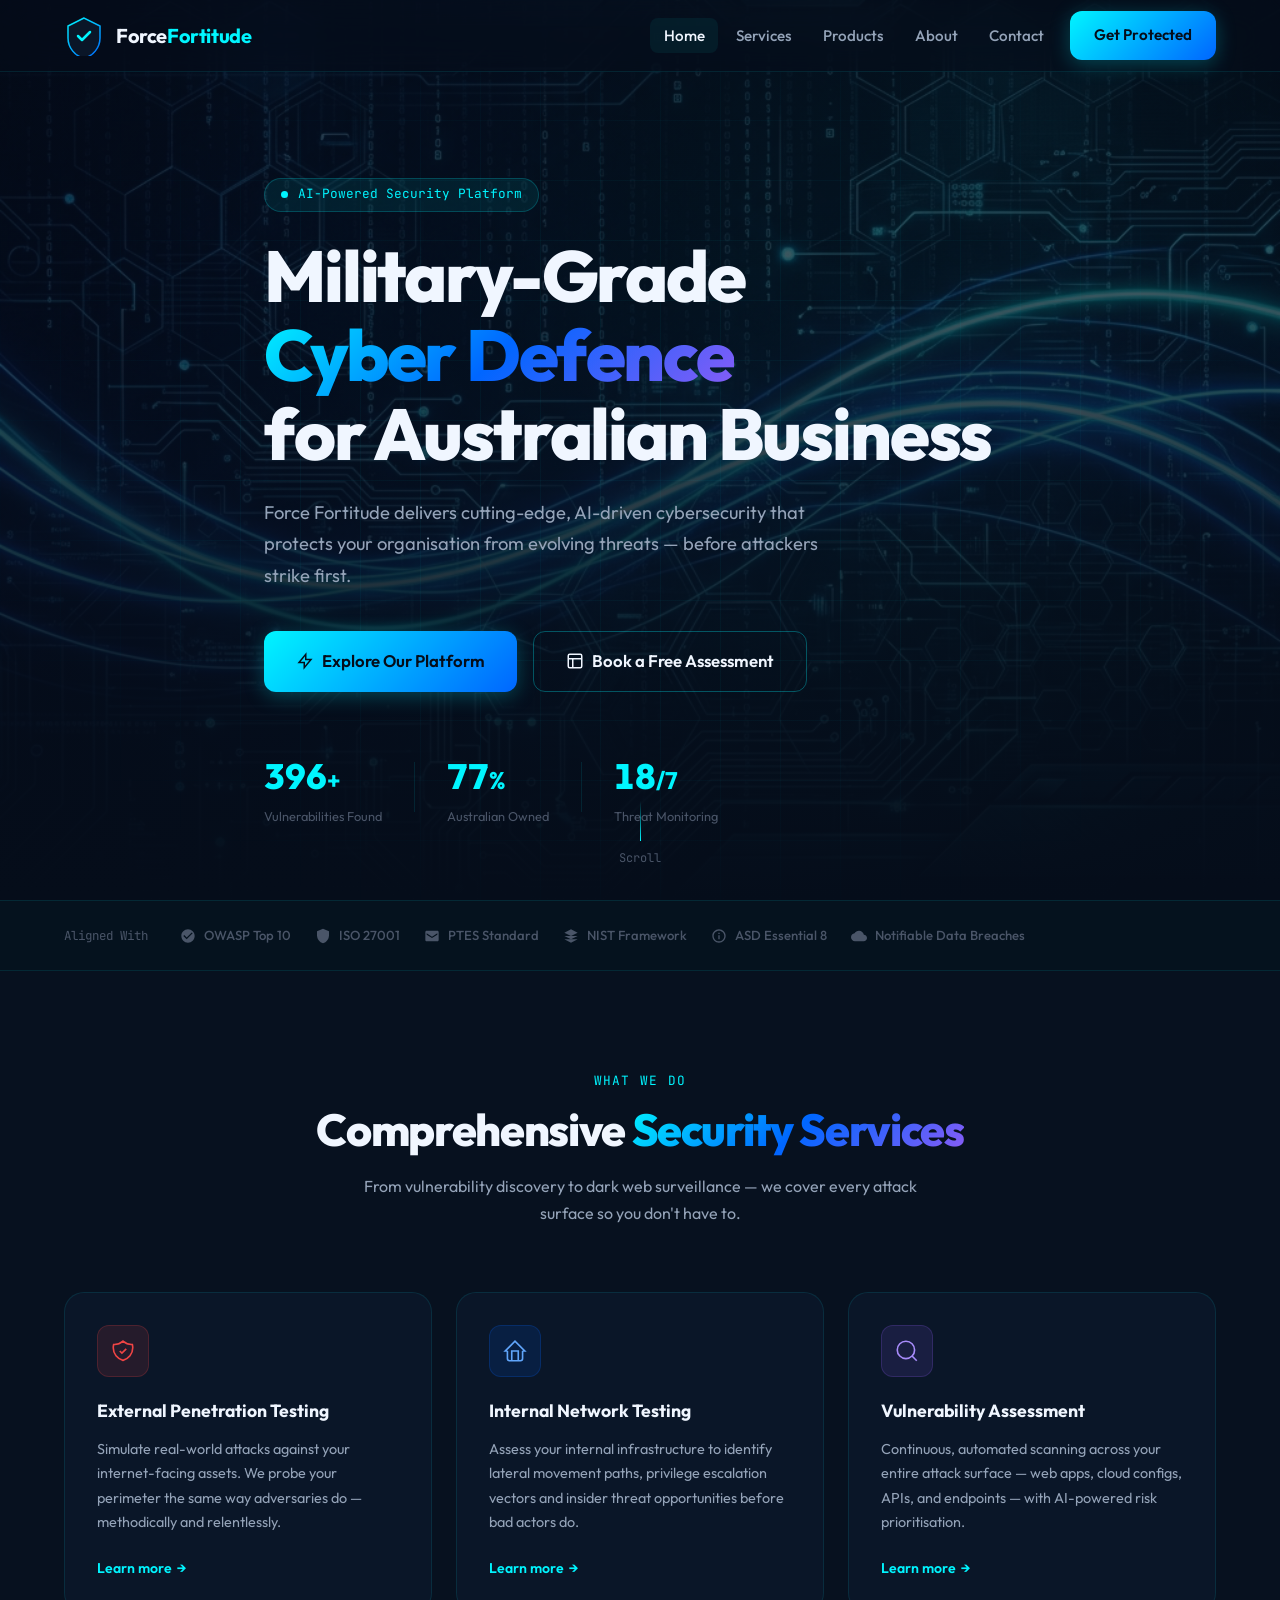
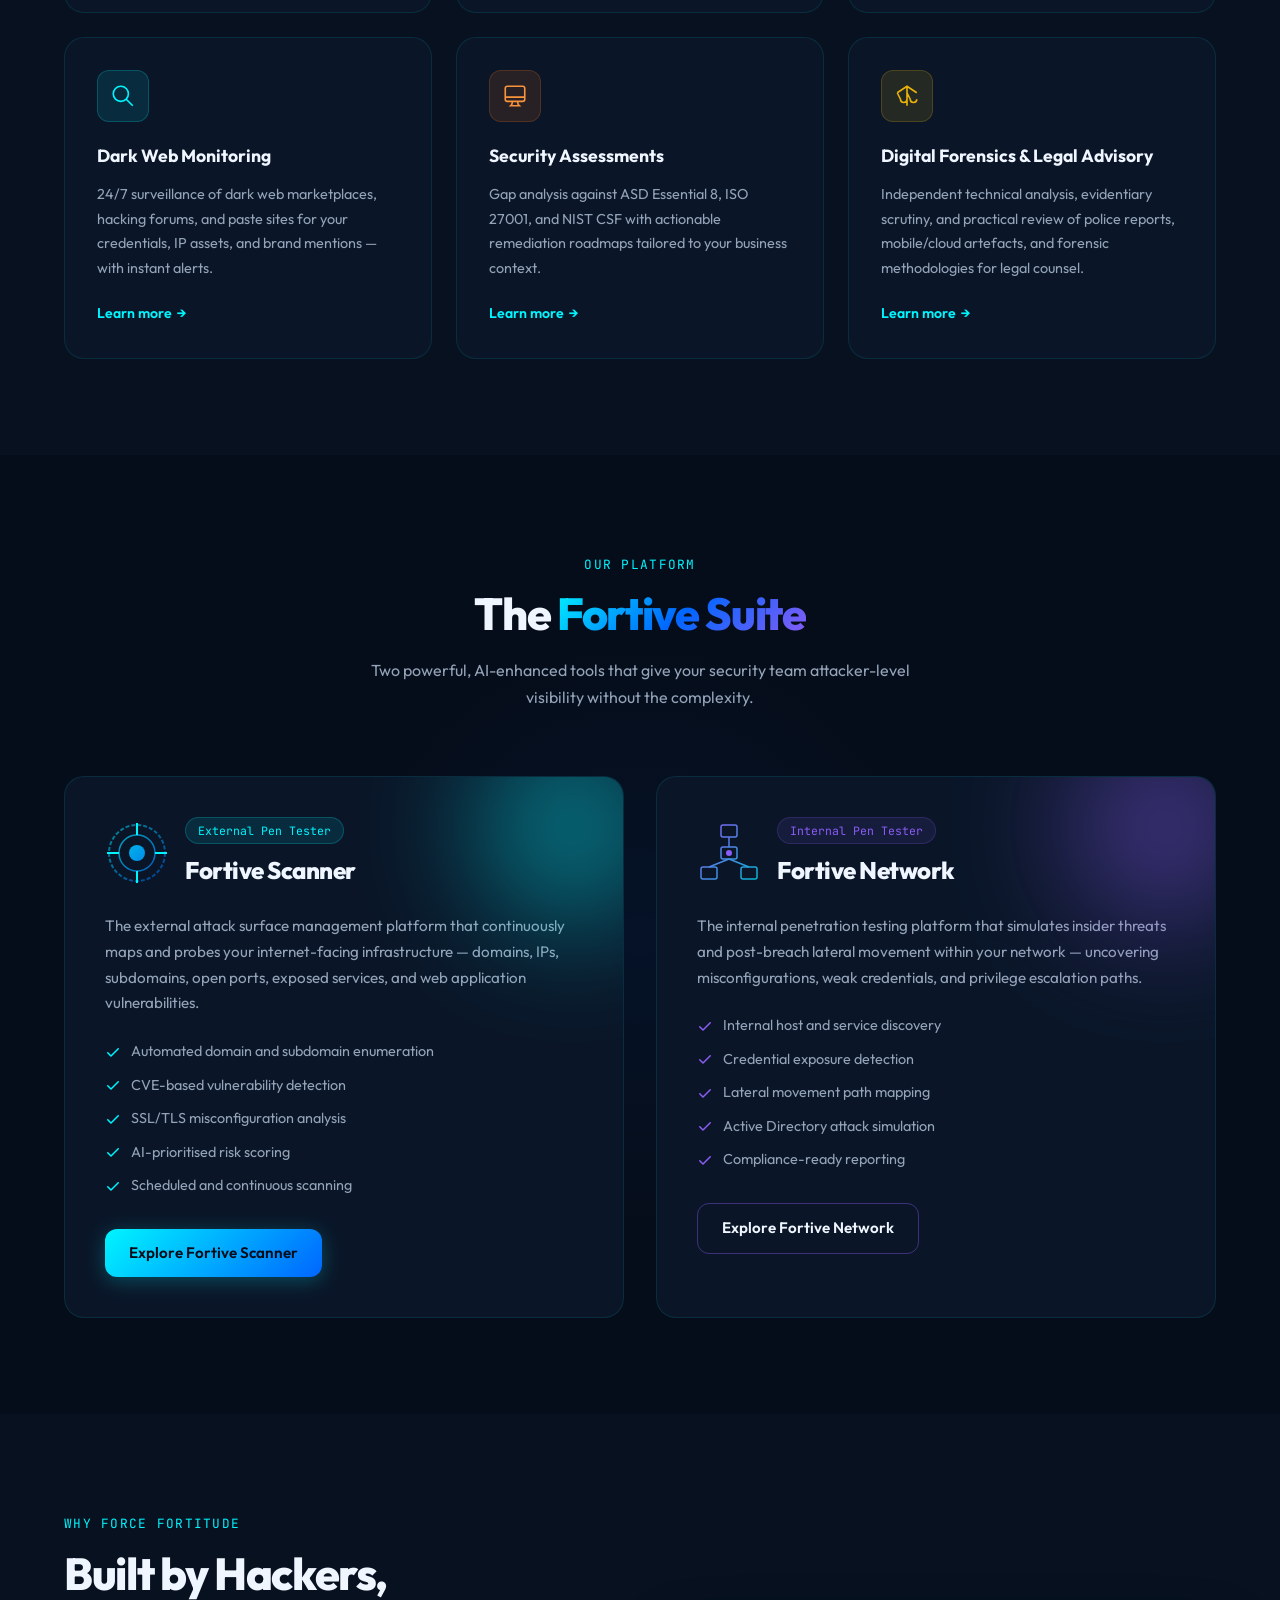
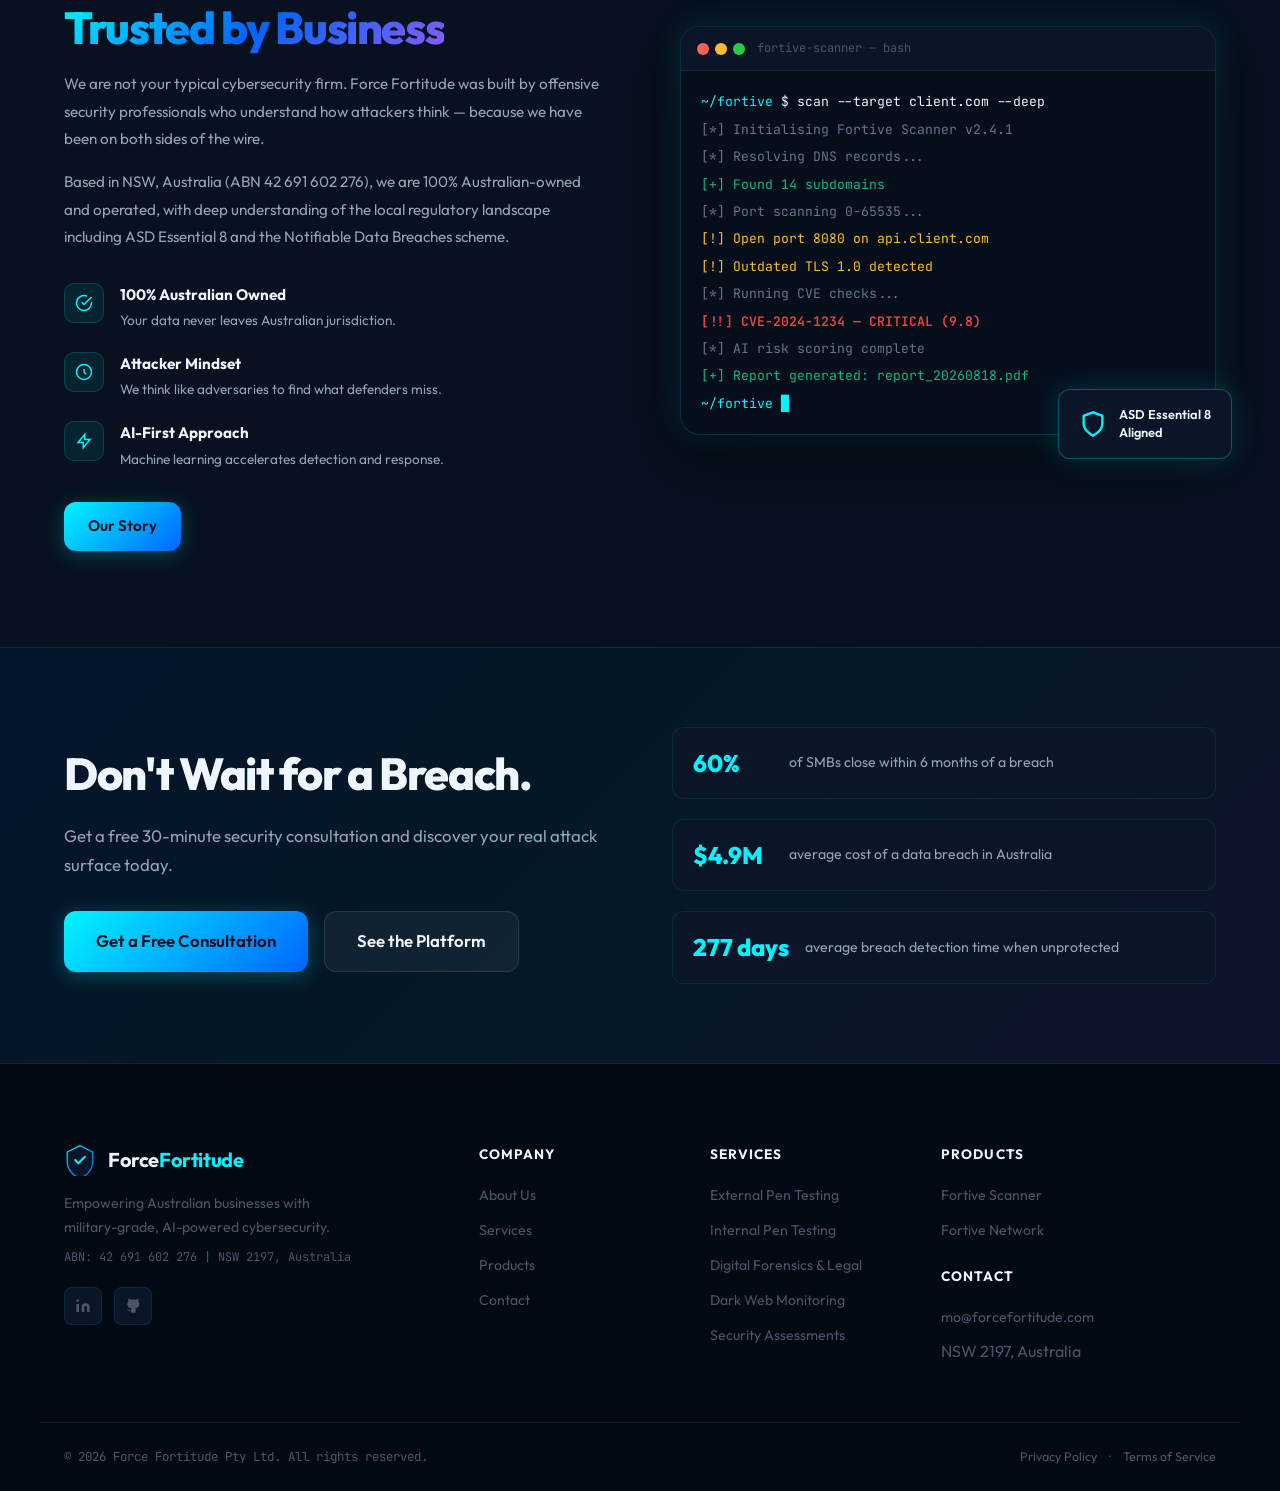
==== commit 0eb3b89b: "Update contact email to mo@forcefortitude.com across website" ====
--- a/index.html
+++ b/index.html
@@ -311,7 +311,7 @@
     <div class="footer-links"><h4>Services</h4><ul><li><a href="services.html#external-pentest">External Pen Testing</a></li><li><a href="services.html#internal-pentest">Internal Pen Testing</a></li><li><a href="services.html#forensics">Digital Forensics &amp; Legal</a></li><li><a href="services.html#darkweb">Dark Web Monitoring</a></li><li><a href="services.html">Security Assessments</a></li></ul></div>
     <div class="footer-links">
       <h4>Products</h4><ul><li><a href="products.html">Fortive Scanner</a></li><li><a href="products.html">Fortive Network</a></li></ul>
-      <h4 style="margin-top:1.5rem">Contact</h4><ul><li><a href="mailto:info@forcefortitude.com">info@forcefortitude.com</a></li><li><span style="color:var(--text-muted)">NSW 2197, Australia</span></li></ul>
+      <h4 style="margin-top:1.5rem">Contact</h4><ul><li><a href="mailto:mo@forcefortitude.com">mo@forcefortitude.com</a></li><li><span style="color:var(--text-muted)">NSW 2197, Australia</span></li></ul>
     </div>
   </div>
   <div class="footer-bottom">
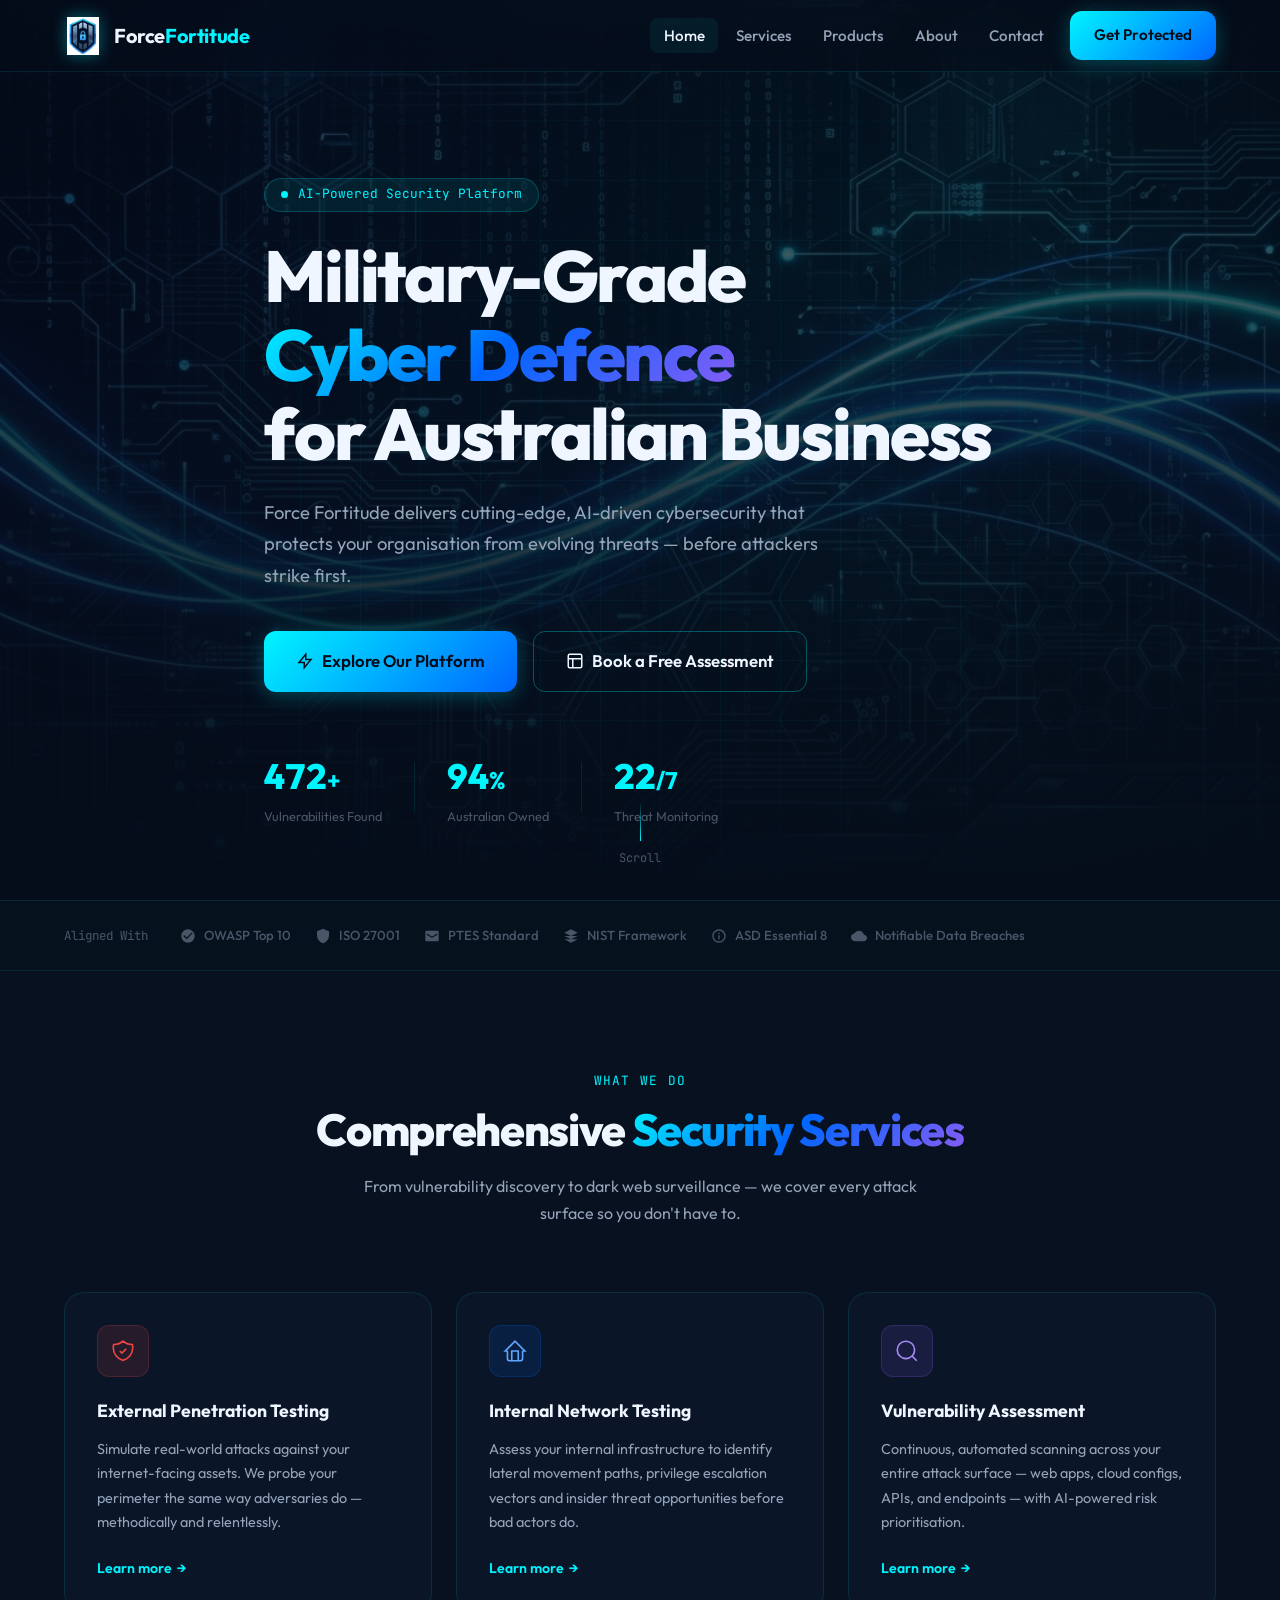
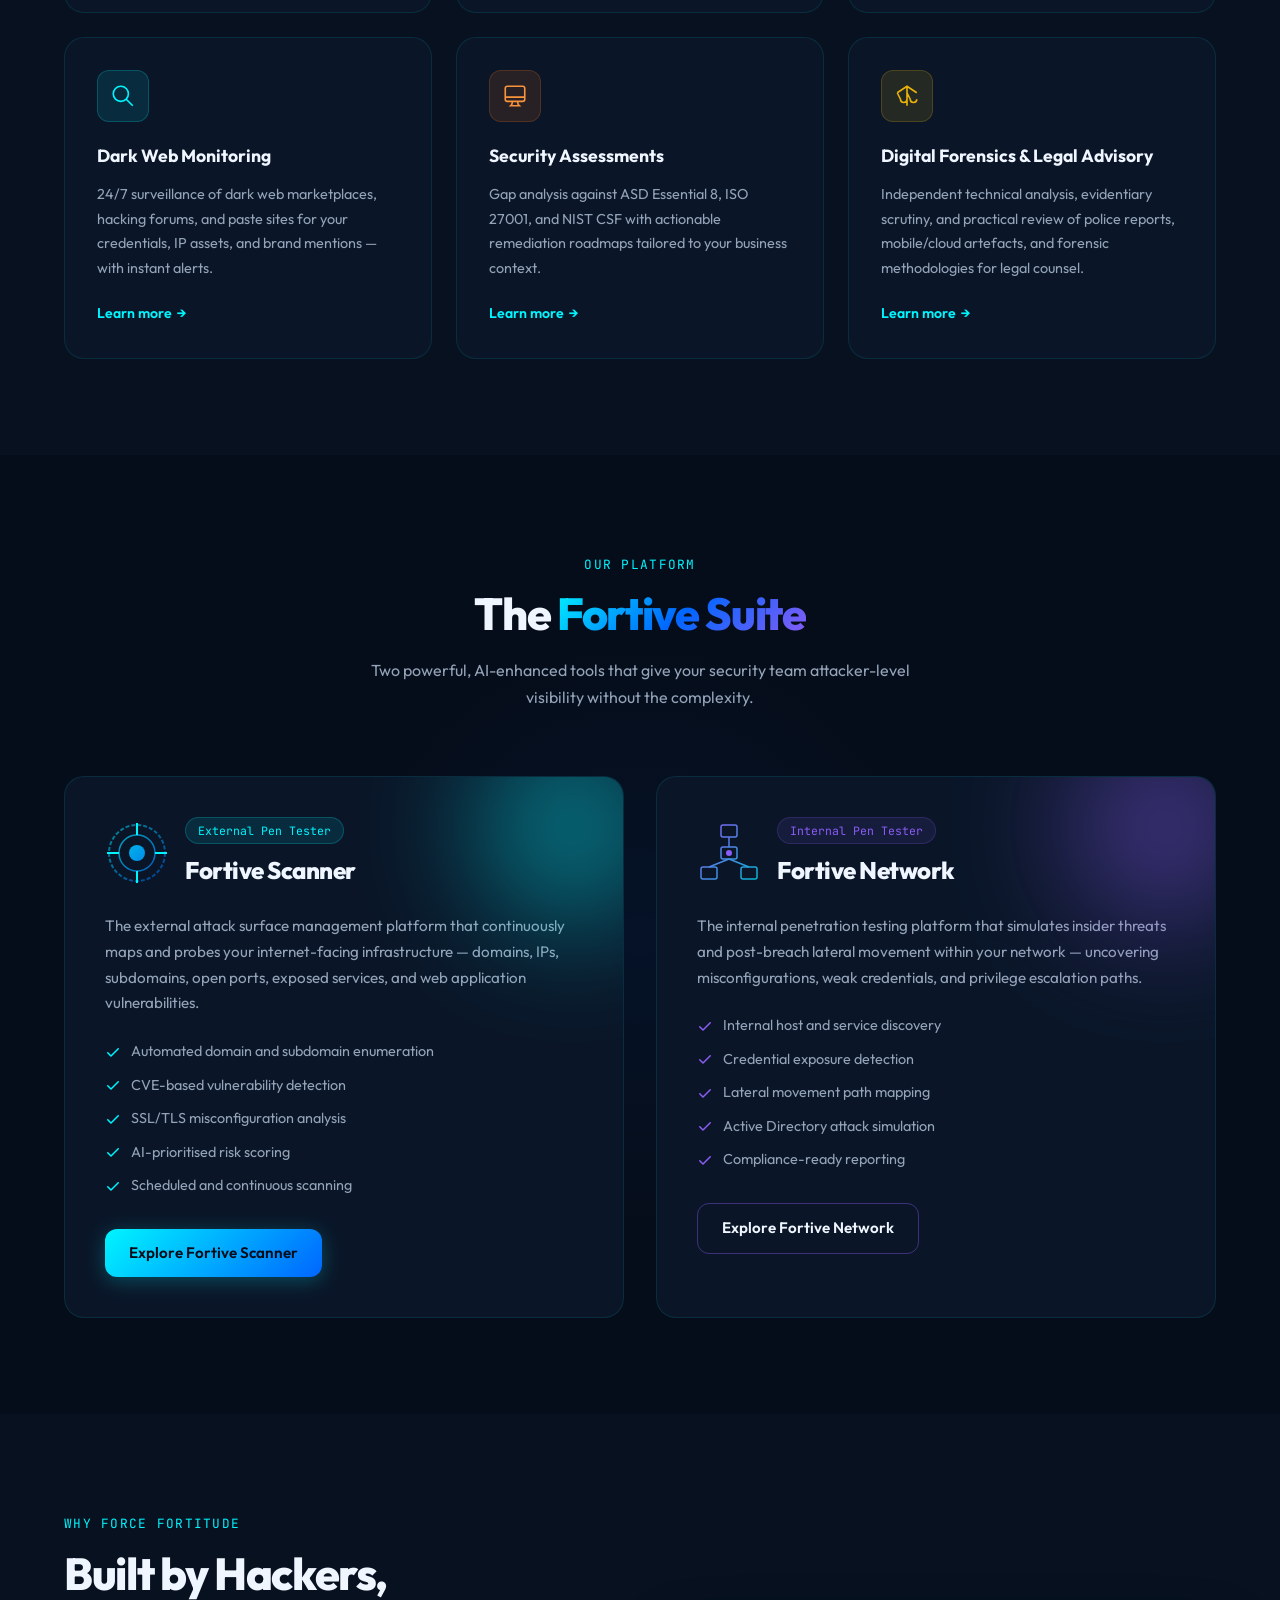
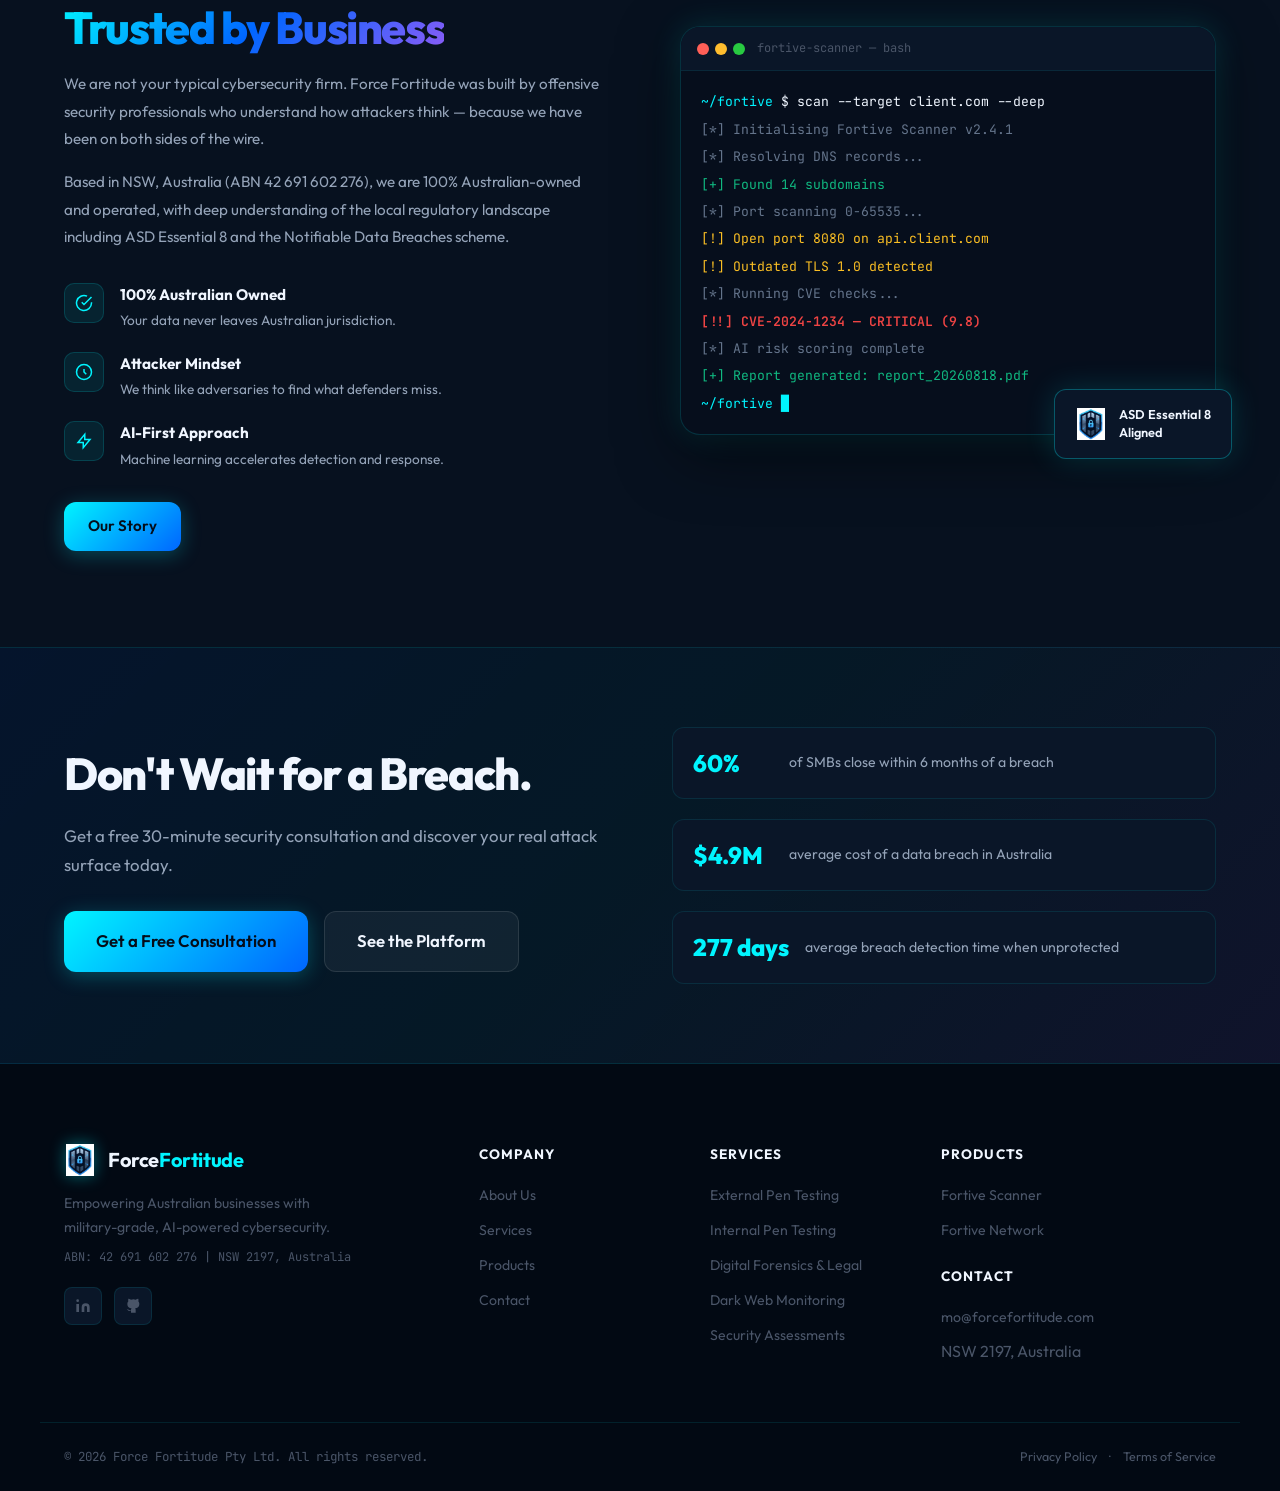
==== commit af564f26: "Set custom shield logo across navbar, footers, badge, and browser favicons" ====
--- a/index.html
+++ b/index.html
@@ -8,6 +8,7 @@
   <link rel="preconnect" href="https://fonts.googleapis.com"/>
   <link rel="preconnect" href="https://fonts.gstatic.com" crossorigin/>
   <link href="https://fonts.googleapis.com/css2?family=Outfit:wght@300;400;500;600;700;800;900&family=JetBrains+Mono:wght@400;500&display=swap" rel="stylesheet"/>
+  <link rel="icon" type="image/png" href="assets/images/logo.png"/>
   <link rel="stylesheet" href="assets/css/style.css"/>
 </head>
 <body>
@@ -15,13 +16,7 @@
 <nav class="navbar" id="navbar">
   <div class="container nav-inner">
     <a href="index.html" class="logo" aria-label="Force Fortitude Home">
-      <div class="logo-icon">
-        <svg viewBox="0 0 40 40" fill="none">
-          <path d="M20 2L4 10v12c0 9.4 6.8 18.2 16 20 9.2-1.8 16-10.6 16-20V10L20 2z" fill="#0a1628" stroke="url(#sg1)" stroke-width="1.5"/>
-          <path d="M14 20l4 4 8-8" stroke="#00f5ff" stroke-width="2.5" stroke-linecap="round" stroke-linejoin="round"/>
-          <defs><linearGradient id="sg1" x1="4" y1="2" x2="36" y2="42" gradientUnits="userSpaceOnUse"><stop stop-color="#00f5ff"/><stop offset="1" stop-color="#0066ff"/></linearGradient></defs>
-        </svg>
-      </div>
+      <img src="assets/images/logo.png" alt="Force Fortitude Shield Logo" class="logo-img"/>
       <span class="logo-text">Force<span class="accent">Fortitude</span></span>
     </a>
     <button class="hamburger" id="hamburger" aria-label="Toggle menu" aria-expanded="false">
@@ -262,7 +257,7 @@
           </div>
         </div>
         <div class="why-badge-float">
-          <svg viewBox="0 0 24 24" fill="none" stroke="#00f5ff" stroke-width="2"><path d="M12 22s8-4 8-10V5l-8-3-8 3v7c0 6 8 10 8 10z"/></svg>
+          <img src="assets/images/logo.png" alt="Force Fortitude Shield" style="width:32px;height:32px;object-fit:contain;"/>
           <span>ASD Essential 8<br/>Aligned</span>
         </div>
       </div>
@@ -295,9 +290,7 @@
   <div class="container footer-grid">
     <div class="footer-brand">
       <a href="index.html" class="logo">
-        <div class="logo-icon logo-icon-sm">
-          <svg viewBox="0 0 40 40" fill="none"><path d="M20 2L4 10v12c0 9.4 6.8 18.2 16 20 9.2-1.8 16-10.6 16-20V10L20 2z" fill="#0a1628" stroke="url(#sg3)" stroke-width="1.5"/><path d="M14 20l4 4 8-8" stroke="#00f5ff" stroke-width="2.5" stroke-linecap="round" stroke-linejoin="round"/><defs><linearGradient id="sg3" x1="4" y1="2" x2="36" y2="42" gradientUnits="userSpaceOnUse"><stop stop-color="#00f5ff"/><stop offset="1" stop-color="#0066ff"/></linearGradient></defs></svg>
-        </div>
+        <img src="assets/images/logo.png" alt="Force Fortitude Shield Logo" class="logo-img logo-img-sm"/>
         <span class="logo-text">Force<span class="accent">Fortitude</span></span>
       </a>
       <p class="footer-tagline">Empowering Australian businesses with military-grade, AI-powered cybersecurity.</p>
--- a/assets/css/style.css
+++ b/assets/css/style.css
@@ -163,8 +163,24 @@
   gap: 0.75rem;
   flex-shrink: 0;
 }
-.logo-icon { width: 40px; height: 40px; }
-.logo-icon-sm { width: 32px; height: 32px; }
+.logo-icon { width: 40px; height: 40px; display: flex; align-items: center; justify-content: center; }
+.logo-icon-sm { width: 32px; height: 32px; display: flex; align-items: center; justify-content: center; }
+.logo-img {
+  width: 38px;
+  height: 38px;
+  object-fit: contain;
+  filter: drop-shadow(0 0 8px rgba(0, 245, 255, 0.4));
+  transition: var(--transition);
+}
+.logo:hover .logo-img {
+  transform: scale(1.05);
+  filter: drop-shadow(0 0 12px rgba(0, 245, 255, 0.7));
+}
+.logo-img-sm {
+  width: 32px;
+  height: 32px;
+  object-fit: contain;
+}
 .logo-text {
   font-size: 1.25rem;
   font-weight: 700;
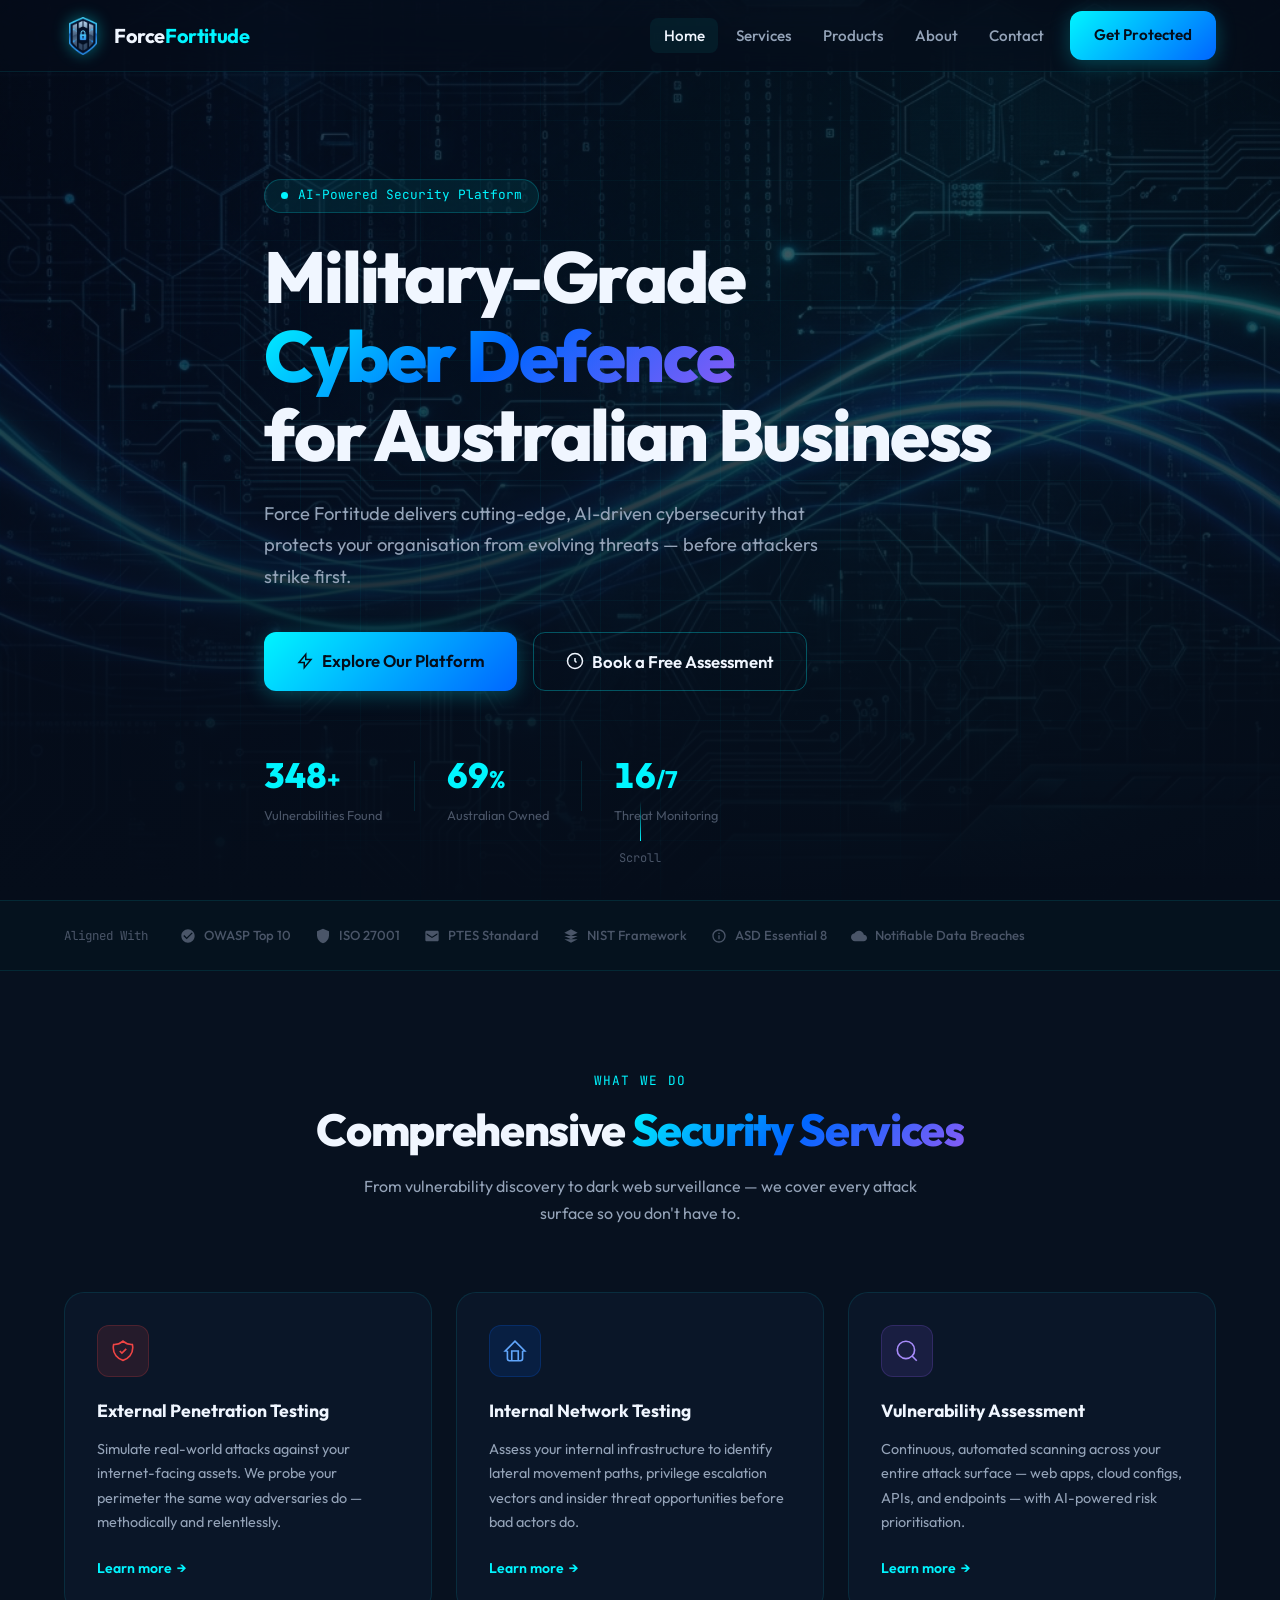
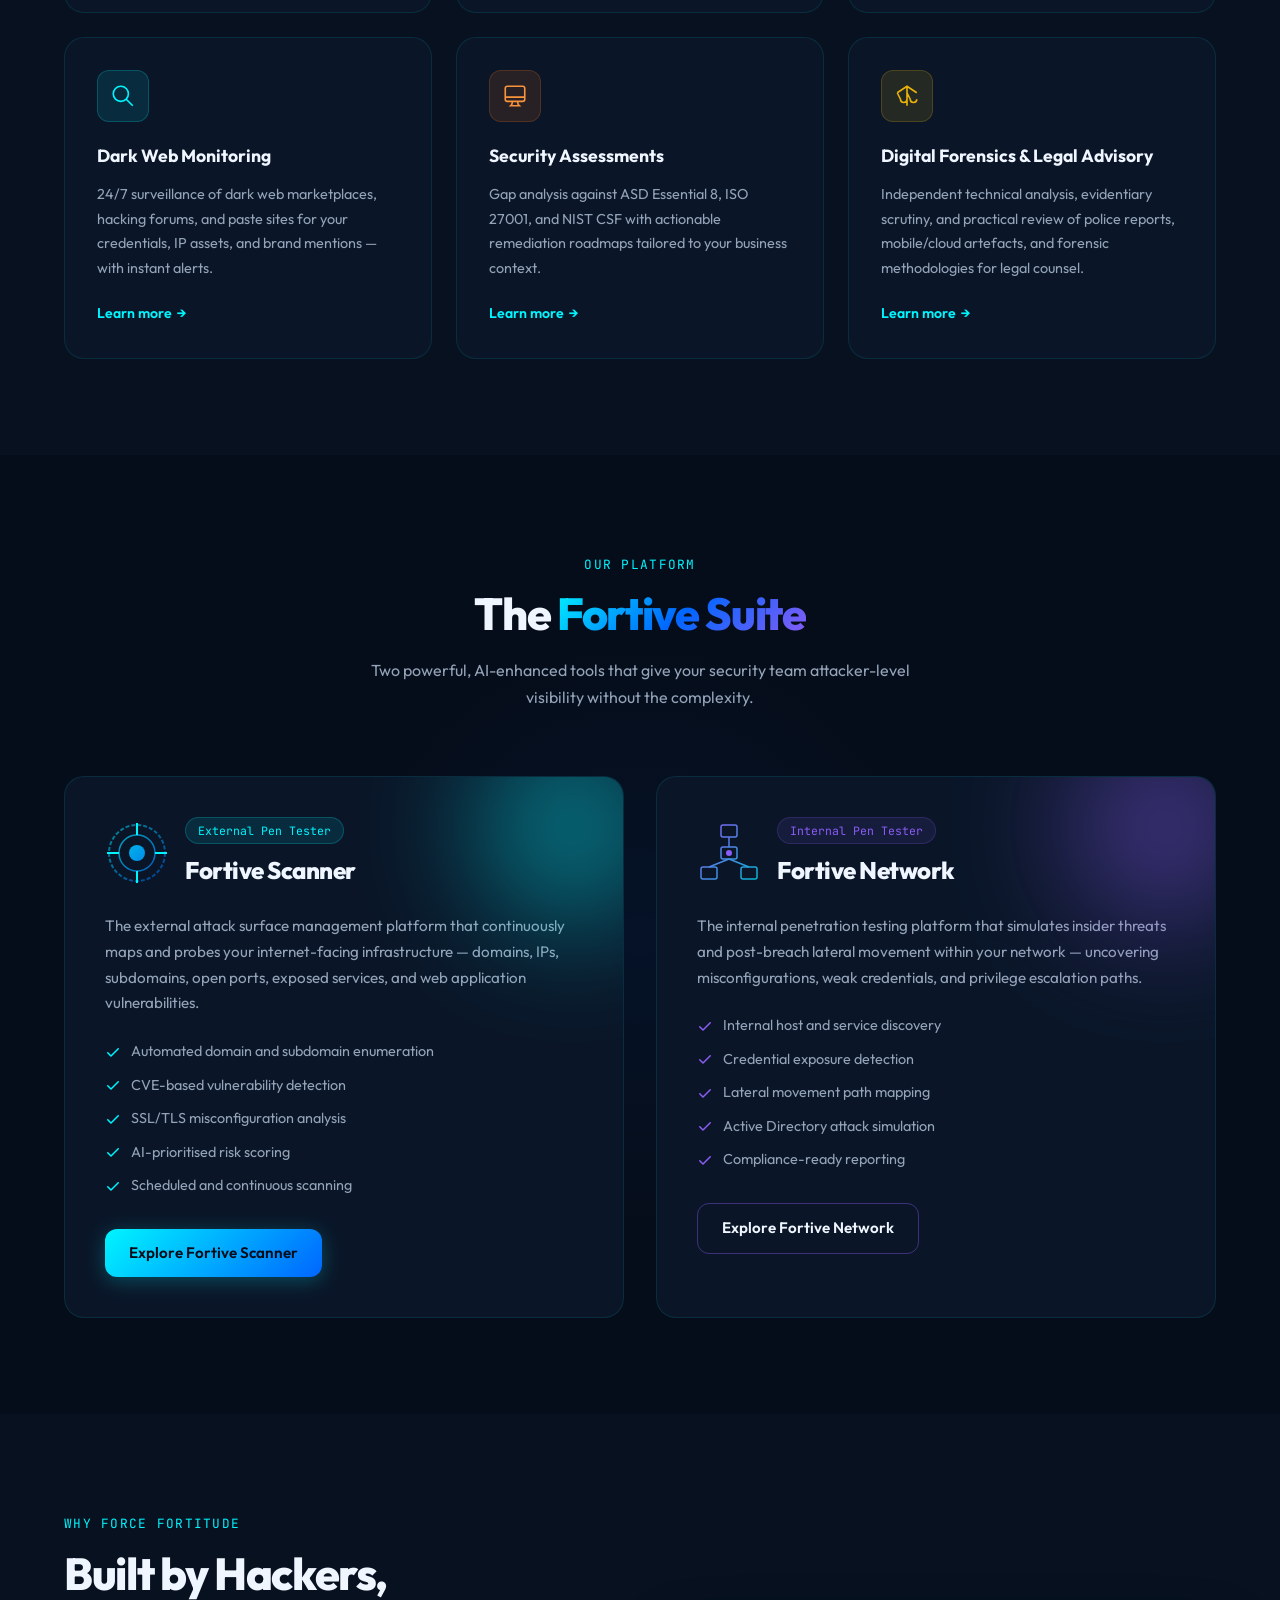
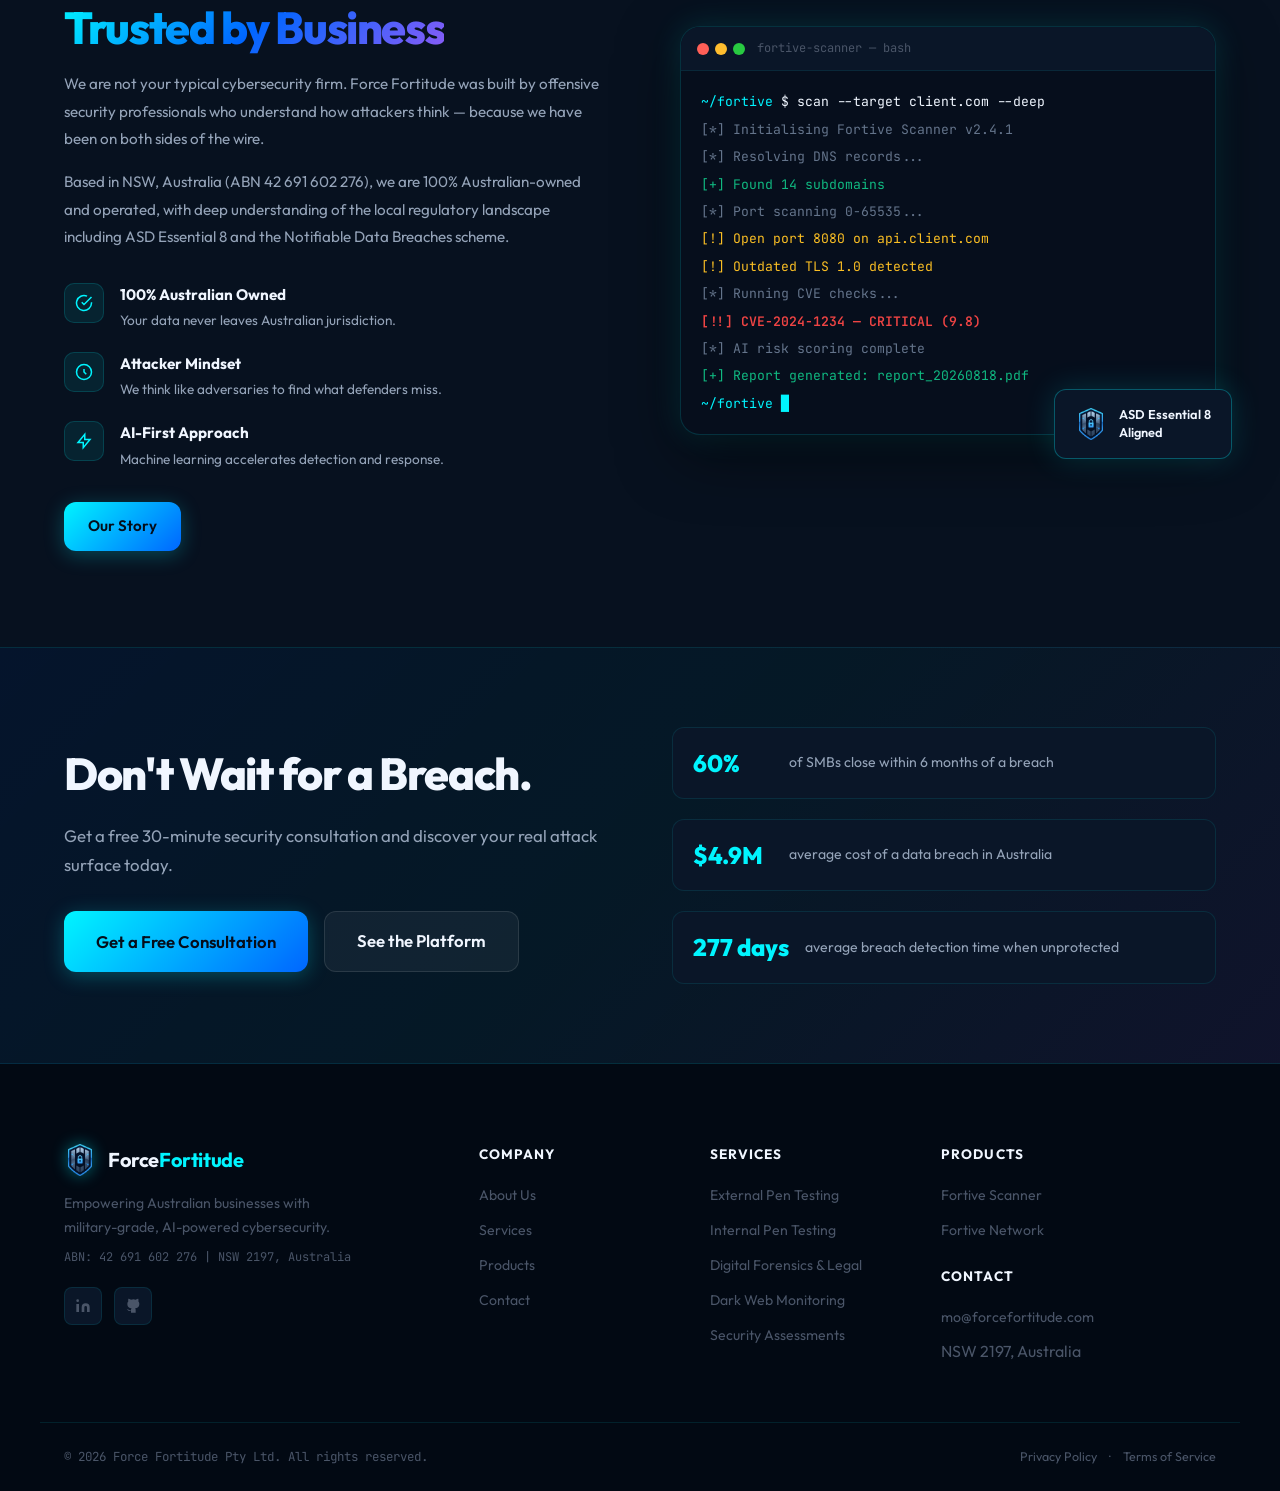
==== commit c8b66c95: "Integrate Cal.com live calendar booking widget across website - Connected Cal.com link (mo-atyani-gv" ====
--- a/index.html
+++ b/index.html
@@ -56,10 +56,10 @@
         <svg viewBox="0 0 24 24" fill="none" stroke="currentColor" stroke-width="2"><path d="M13 10V3L4 14h7v7l9-11h-7z"/></svg>
         Explore Our Platform
       </a>
-      <a href="contact.html" class="btn btn-outline btn-lg">
-        <svg viewBox="0 0 24 24" fill="none" stroke="currentColor" stroke-width="2"><rect x="3" y="3" width="18" height="18" rx="2"/><path d="M3 9h18M9 21V9"/></svg>
+      <button data-cal-link="mo-atyani-gvgwls" data-cal-namespace="" data-cal-config='{"layout":"month_view","theme":"dark"}' class="btn btn-outline btn-lg">
+        <svg viewBox="0 0 24 24" fill="none" stroke="currentColor" stroke-width="2"><circle cx="12" cy="12" r="10"/><polyline points="12 8 12 12 14 14"/></svg>
         Book a Free Assessment
-      </a>
+      </button>
     </div>
     <div class="hero-stats">
       <div class="stat"><span class="stat-num" data-target="500">0</span><span class="stat-plus">+</span><span class="stat-label">Vulnerabilities Found</span></div>
@@ -273,7 +273,7 @@
       <h2>Don&apos;t Wait for a Breach.</h2>
       <p>Get a free 30-minute security consultation and discover your real attack surface today.</p>
       <div class="cta-actions">
-        <a href="contact.html" class="btn btn-primary btn-lg">Get a Free Consultation</a>
+        <button data-cal-link="mo-atyani-gvgwls" data-cal-namespace="" data-cal-config='{"layout":"month_view","theme":"dark"}' class="btn btn-primary btn-lg">Get a Free Consultation</button>
         <a href="products.html" class="btn btn-ghost btn-lg">See the Platform</a>
       </div>
     </div>
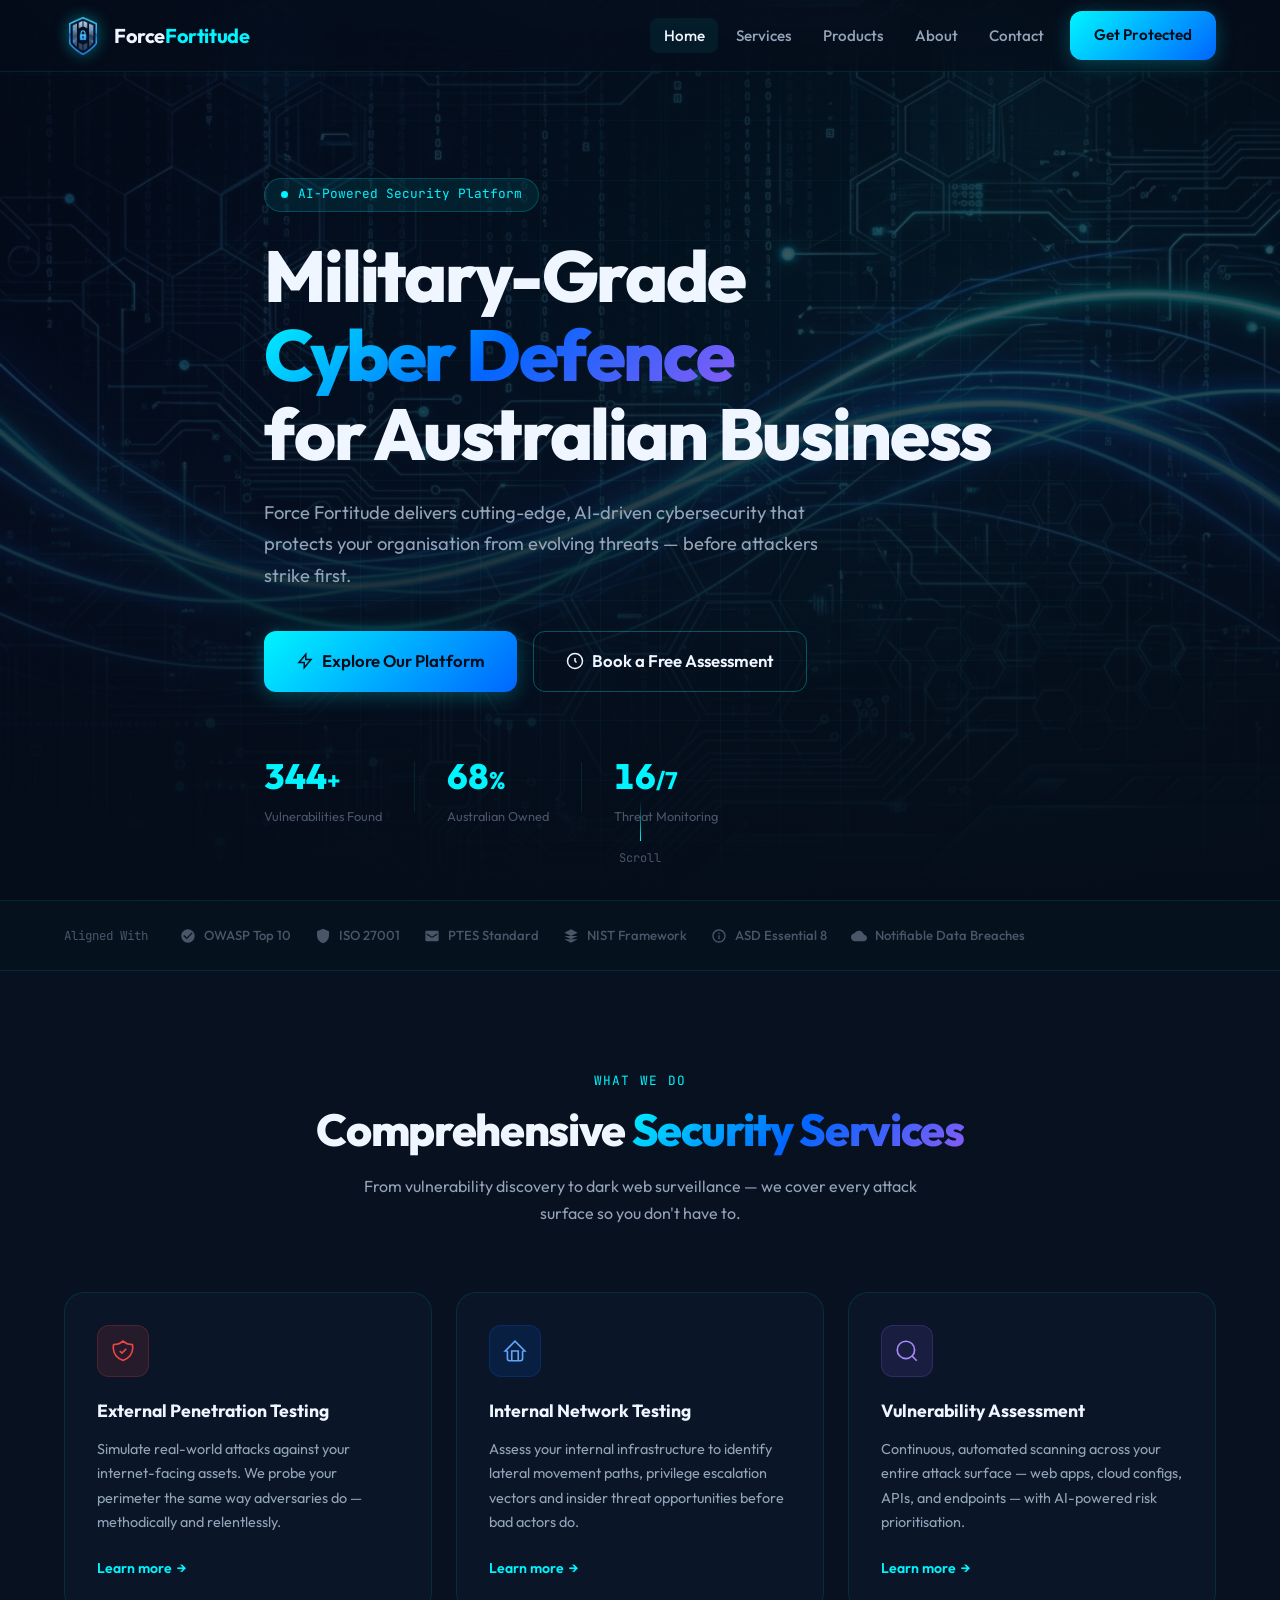
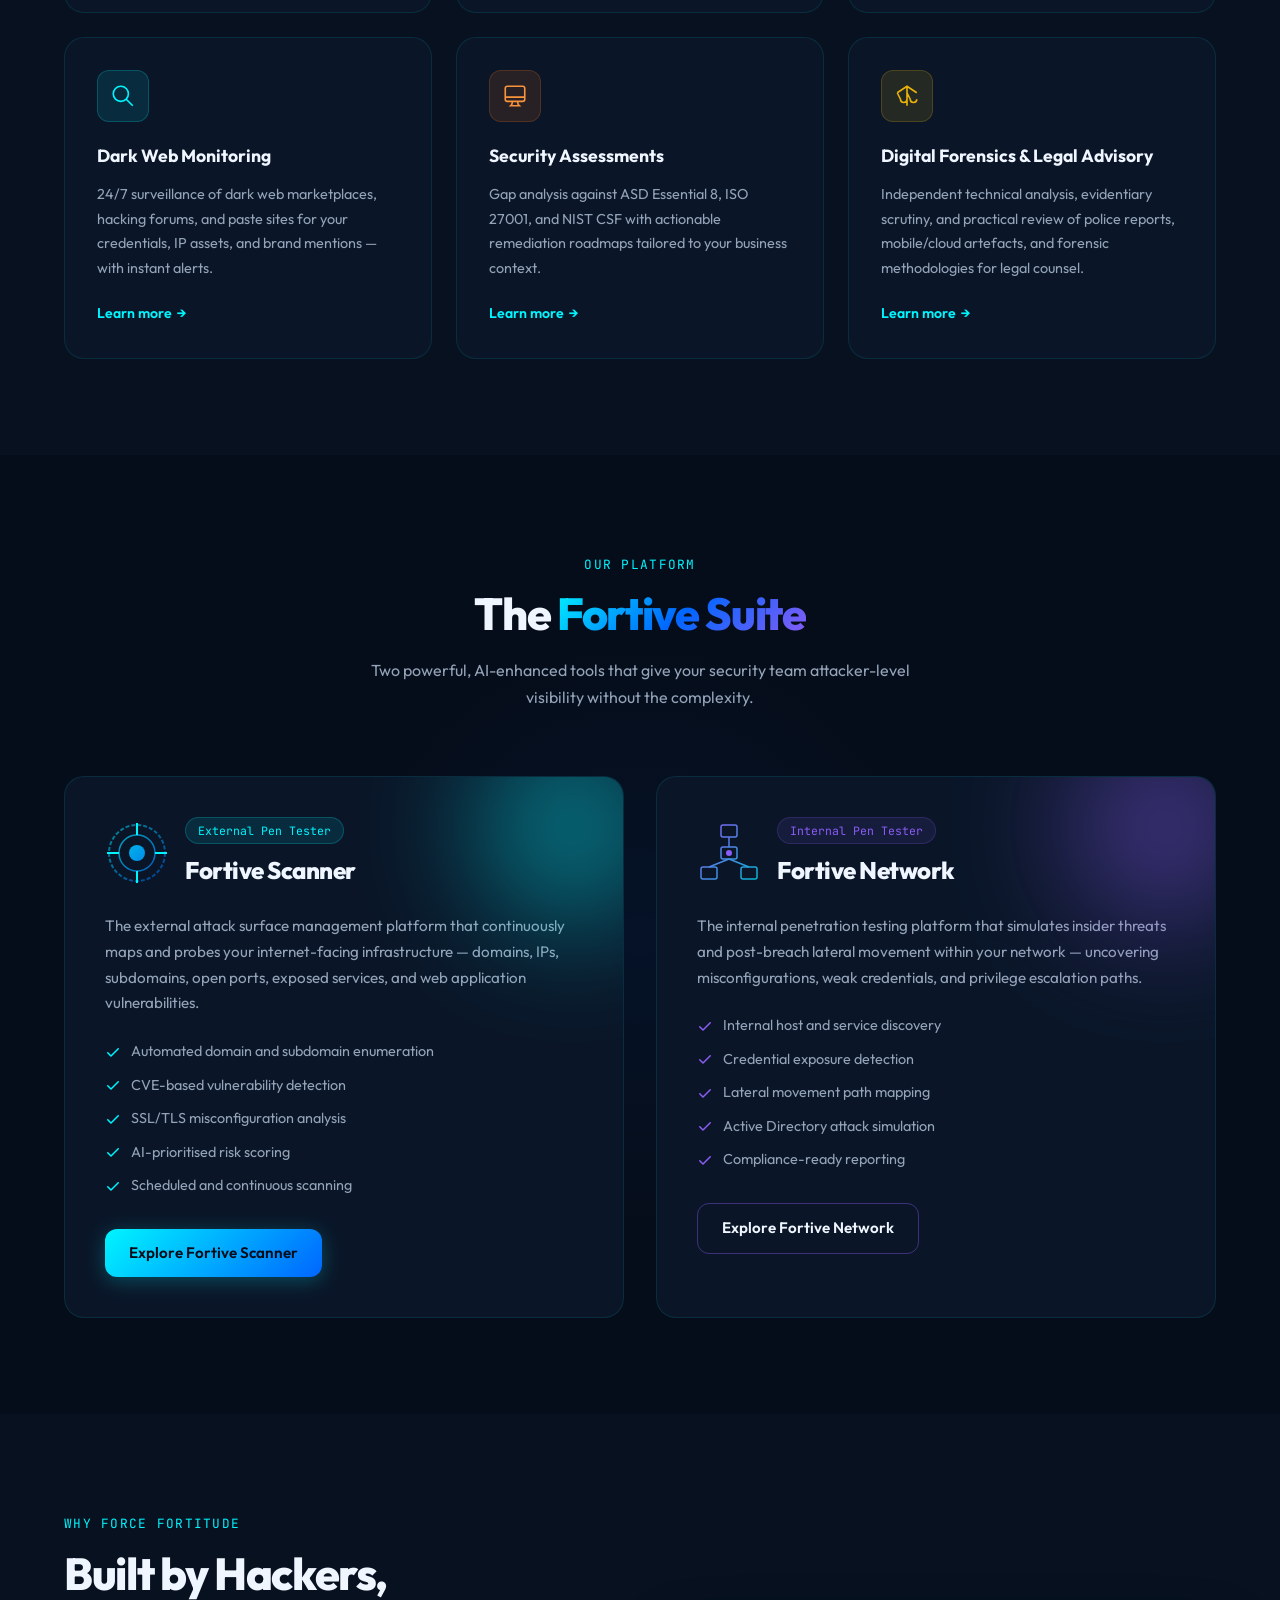
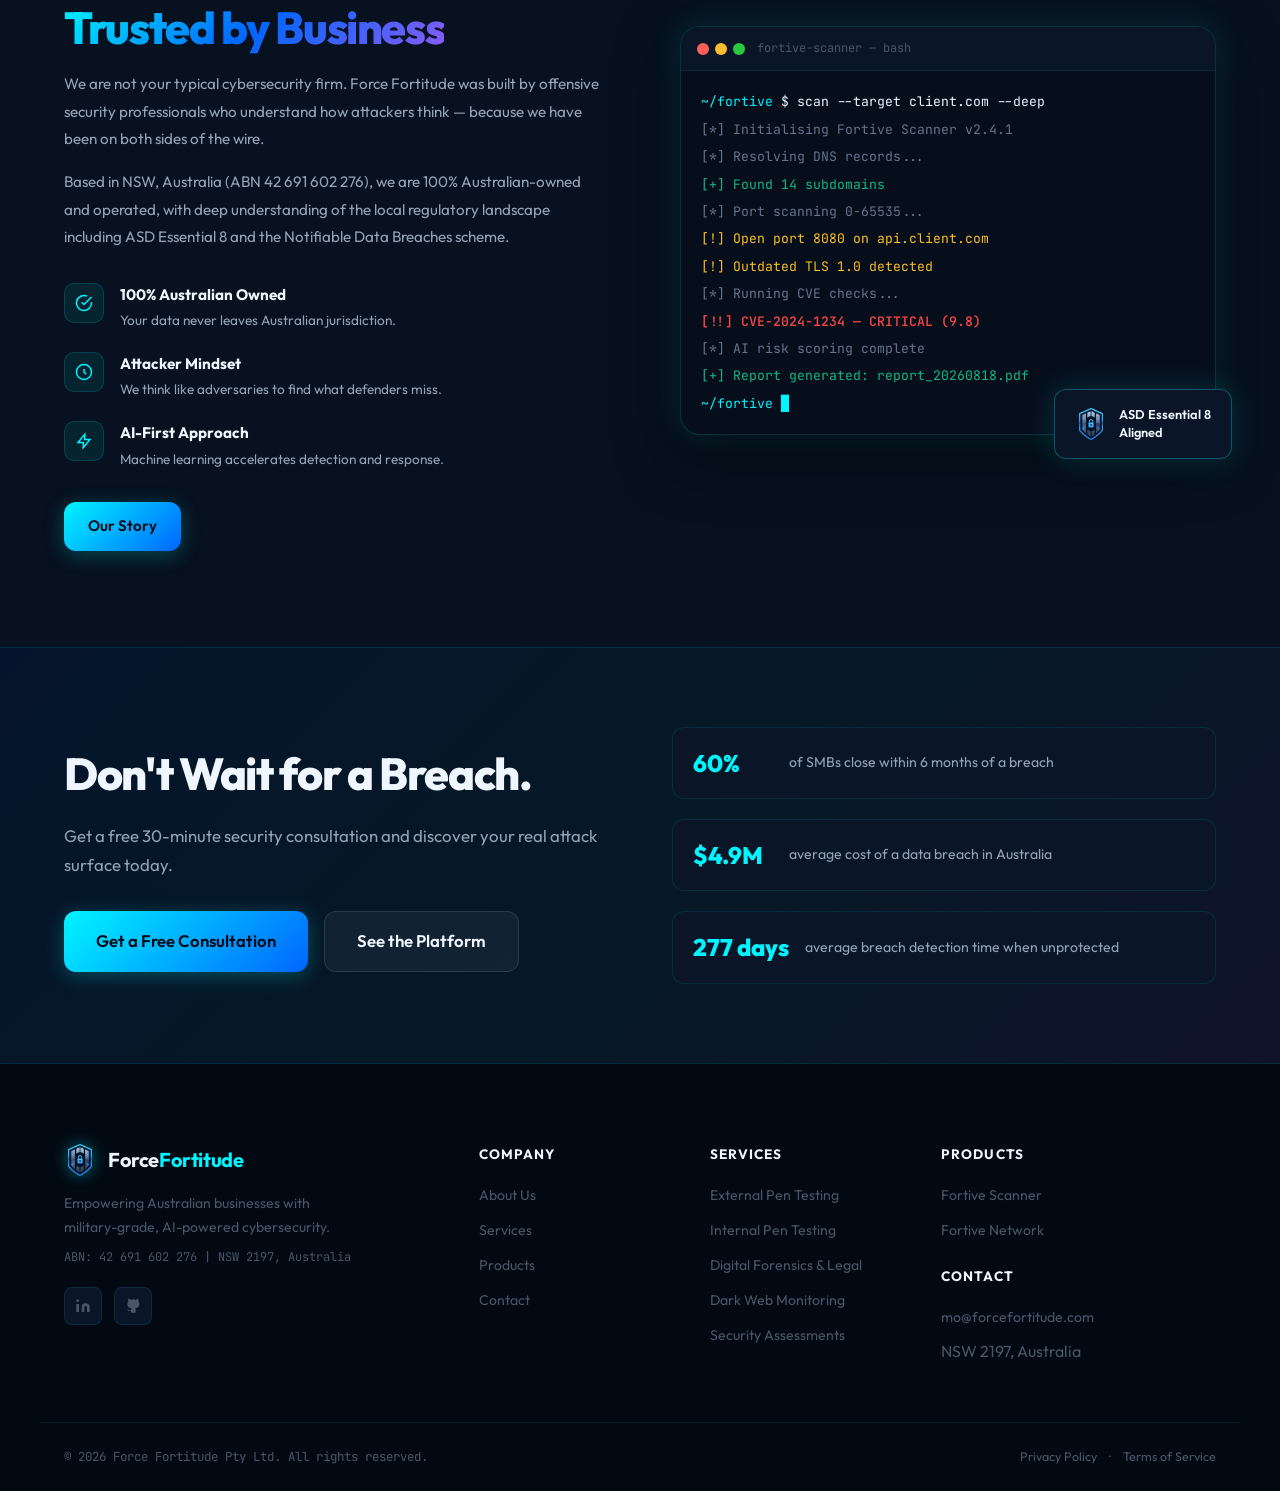
==== commit 22ff86e6: "Ensure 100% reliable Cal.com calendar opening with inline head script and direct link fallbacks" ====
--- a/index.html
+++ b/index.html
@@ -10,6 +10,11 @@
   <link href="https://fonts.googleapis.com/css2?family=Outfit:wght@300;400;500;600;700;800;900&family=JetBrains+Mono:wght@400;500&display=swap" rel="stylesheet"/>
   <link rel="icon" type="image/png" href="assets/images/logo.png"/>
   <link rel="stylesheet" href="assets/css/style.css"/>
+  <script type="text/javascript">
+    (function (C, A, L) { let p = function (a, ar) { a.q.push(ar); }; int = C.Cal = C.Cal || function () { let cal = int; int.q = int.q || []; if (typeof cal.ns === "undefined") { cal.ns = {}; } int.p = p; int.q.push(arguments); }; if (!C.Cal) { C.Cal = int; } })(window, "https://app.cal.com/embed/embed.js", "init");
+    Cal("init", {origin:"https://cal.com"});
+    Cal("ui", {"theme":"dark","styles":{"branding":{"brandColor":"#00f5ff"}},"hideEventTypeDetails":false,"layout":"month_view"});
+  </script>
 </head>
 <body>
 
@@ -56,10 +61,10 @@
         <svg viewBox="0 0 24 24" fill="none" stroke="currentColor" stroke-width="2"><path d="M13 10V3L4 14h7v7l9-11h-7z"/></svg>
         Explore Our Platform
       </a>
-      <button data-cal-link="mo-atyani-gvgwls" data-cal-namespace="" data-cal-config='{"layout":"month_view","theme":"dark"}' class="btn btn-outline btn-lg">
+      <a href="https://cal.com/mo-atyani-gvgwls" target="_blank" data-cal-link="mo-atyani-gvgwls" data-cal-namespace="" data-cal-config='{"layout":"month_view","theme":"dark"}' class="btn btn-outline btn-lg">
         <svg viewBox="0 0 24 24" fill="none" stroke="currentColor" stroke-width="2"><circle cx="12" cy="12" r="10"/><polyline points="12 8 12 12 14 14"/></svg>
         Book a Free Assessment
-      </button>
+      </a>
     </div>
     <div class="hero-stats">
       <div class="stat"><span class="stat-num" data-target="500">0</span><span class="stat-plus">+</span><span class="stat-label">Vulnerabilities Found</span></div>
@@ -273,7 +278,7 @@
       <h2>Don&apos;t Wait for a Breach.</h2>
       <p>Get a free 30-minute security consultation and discover your real attack surface today.</p>
       <div class="cta-actions">
-        <button data-cal-link="mo-atyani-gvgwls" data-cal-namespace="" data-cal-config='{"layout":"month_view","theme":"dark"}' class="btn btn-primary btn-lg">Get a Free Consultation</button>
+        <a href="https://cal.com/mo-atyani-gvgwls" target="_blank" data-cal-link="mo-atyani-gvgwls" data-cal-namespace="" data-cal-config='{"layout":"month_view","theme":"dark"}' class="btn btn-primary btn-lg">Get a Free Consultation</a>
         <a href="products.html" class="btn btn-ghost btn-lg">See the Platform</a>
       </div>
     </div>
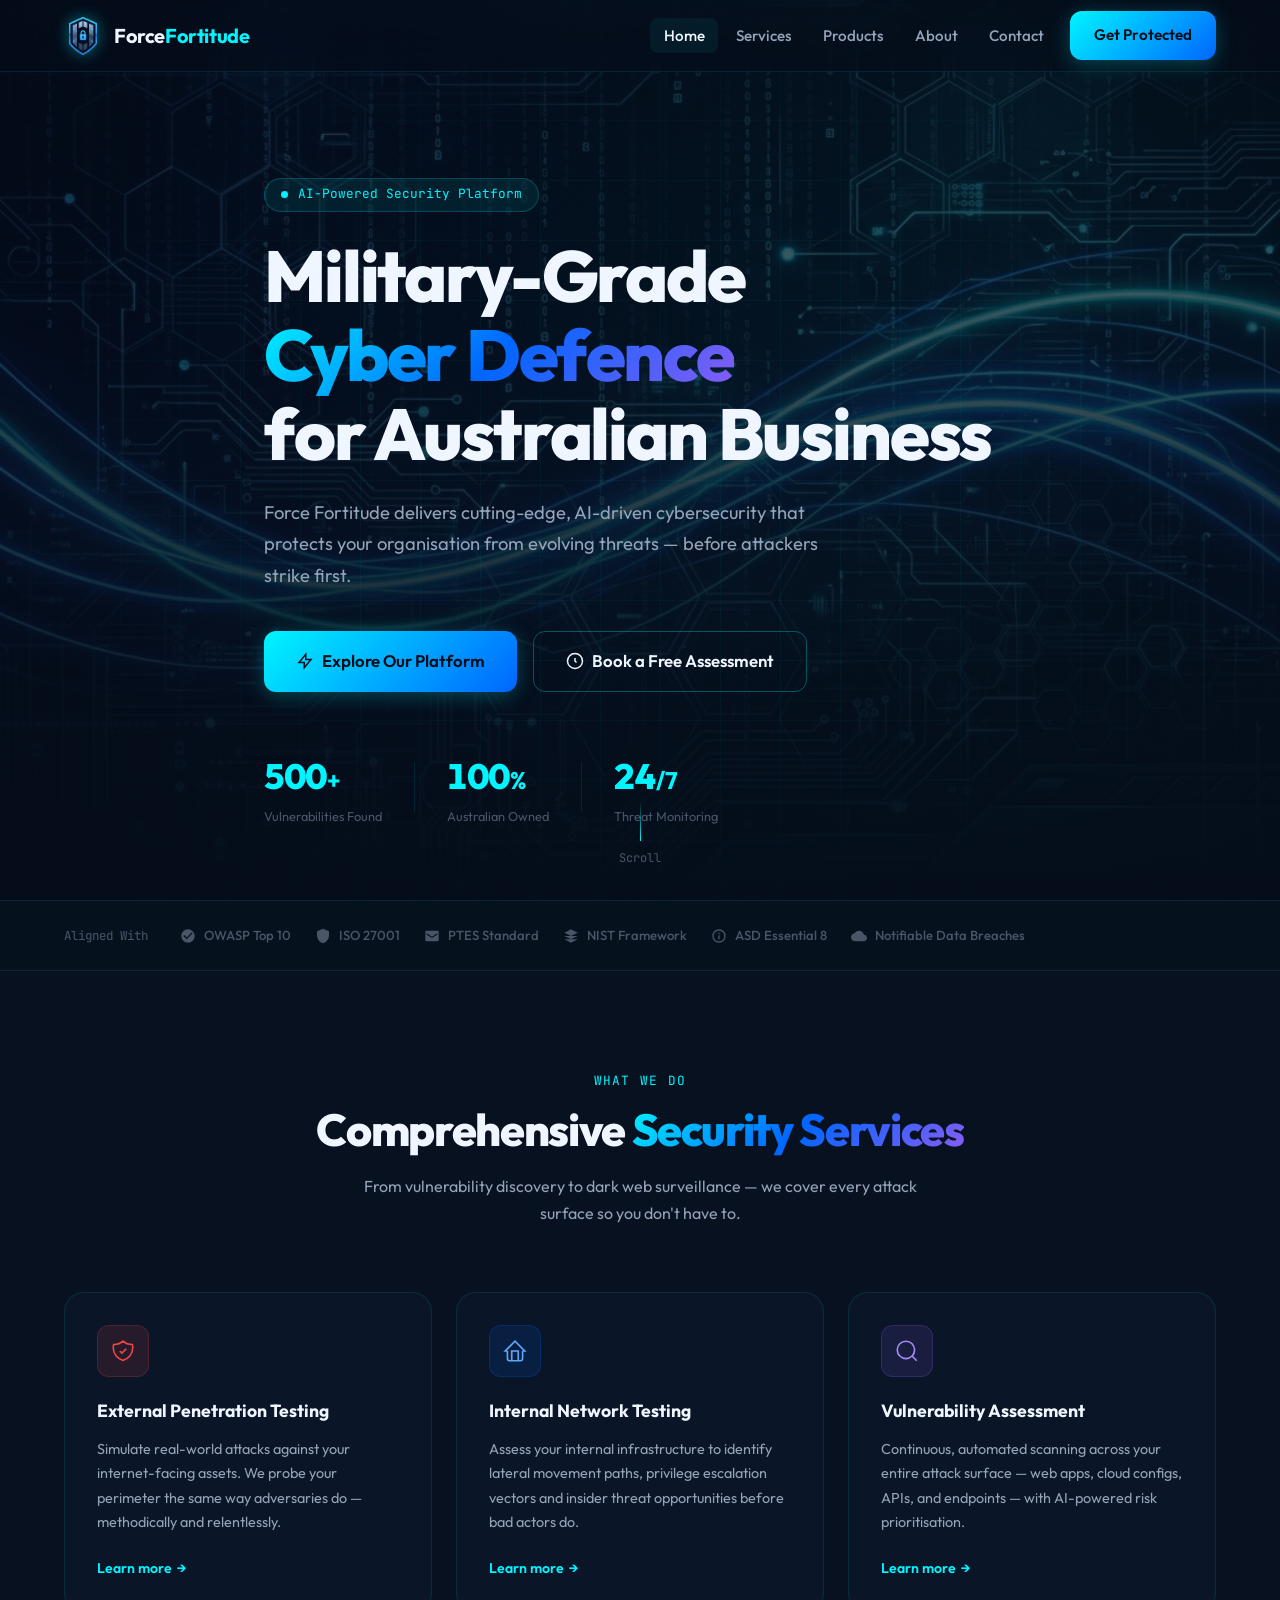
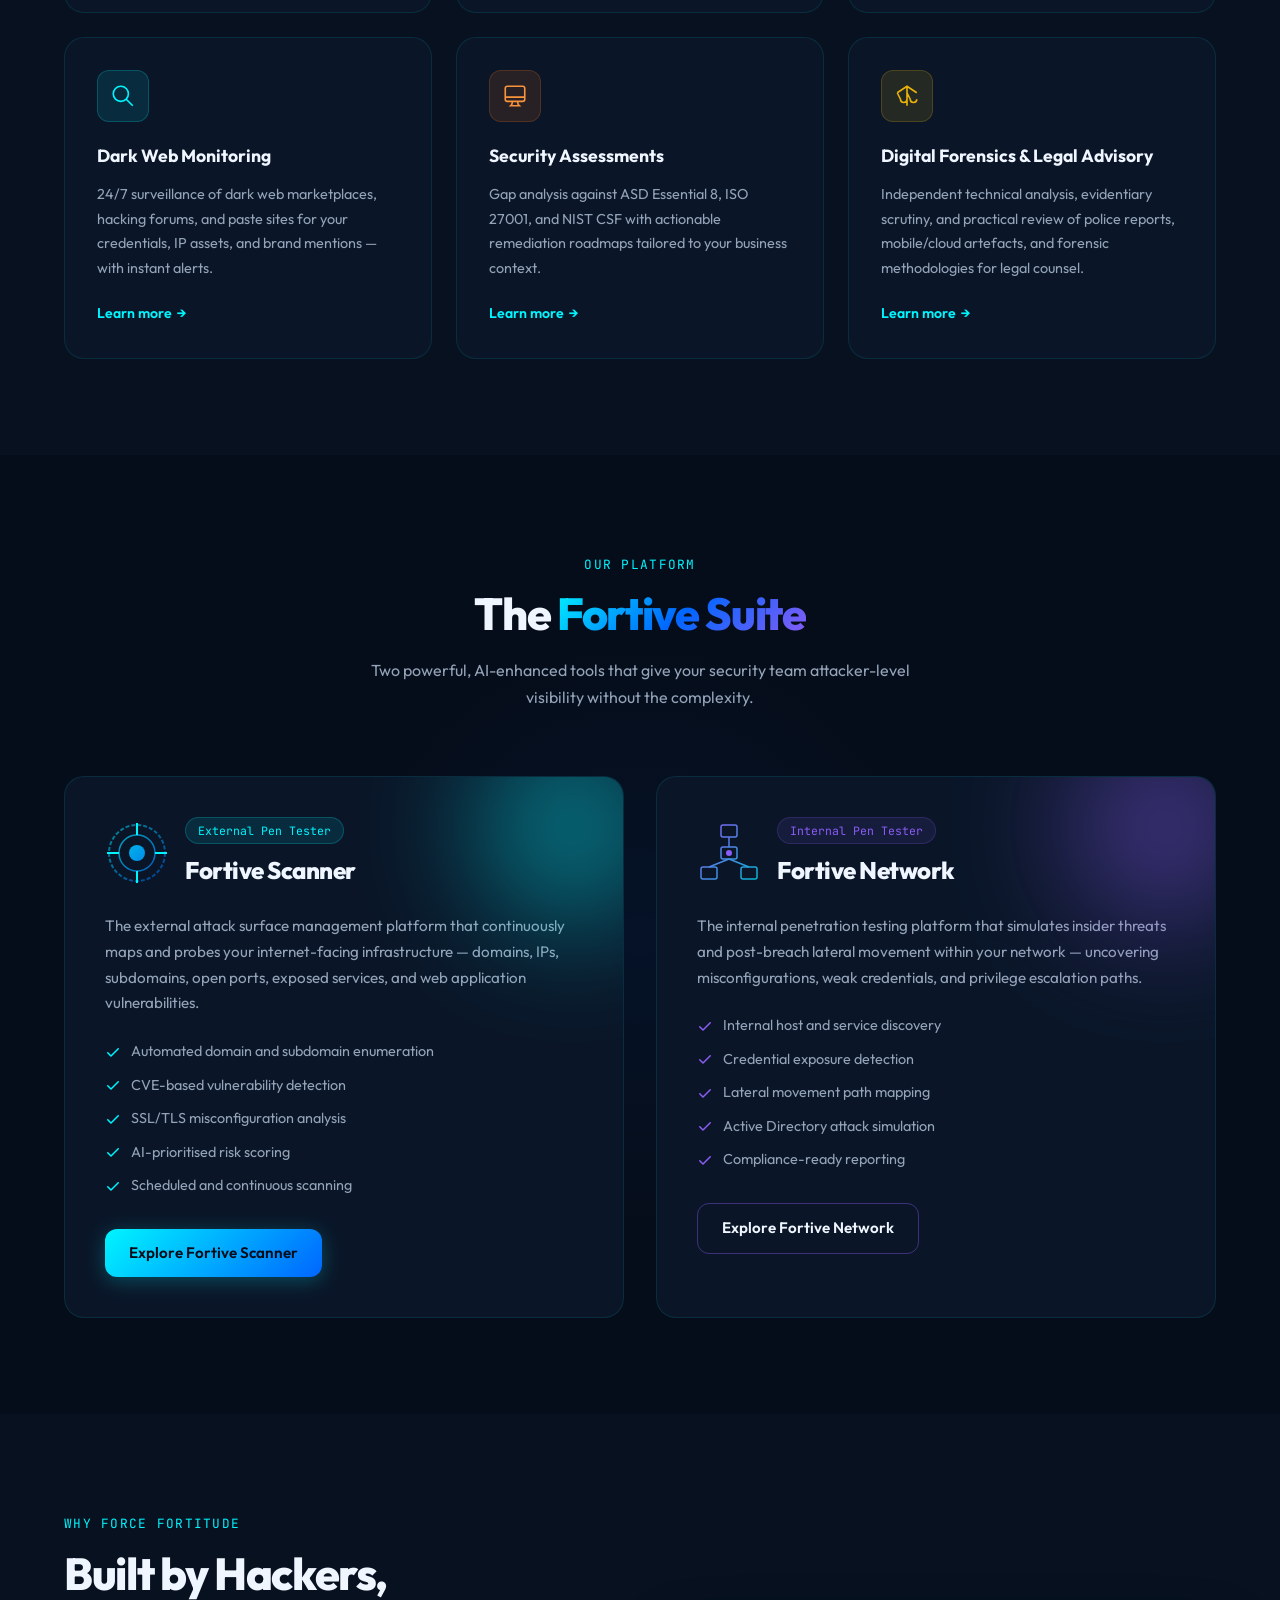
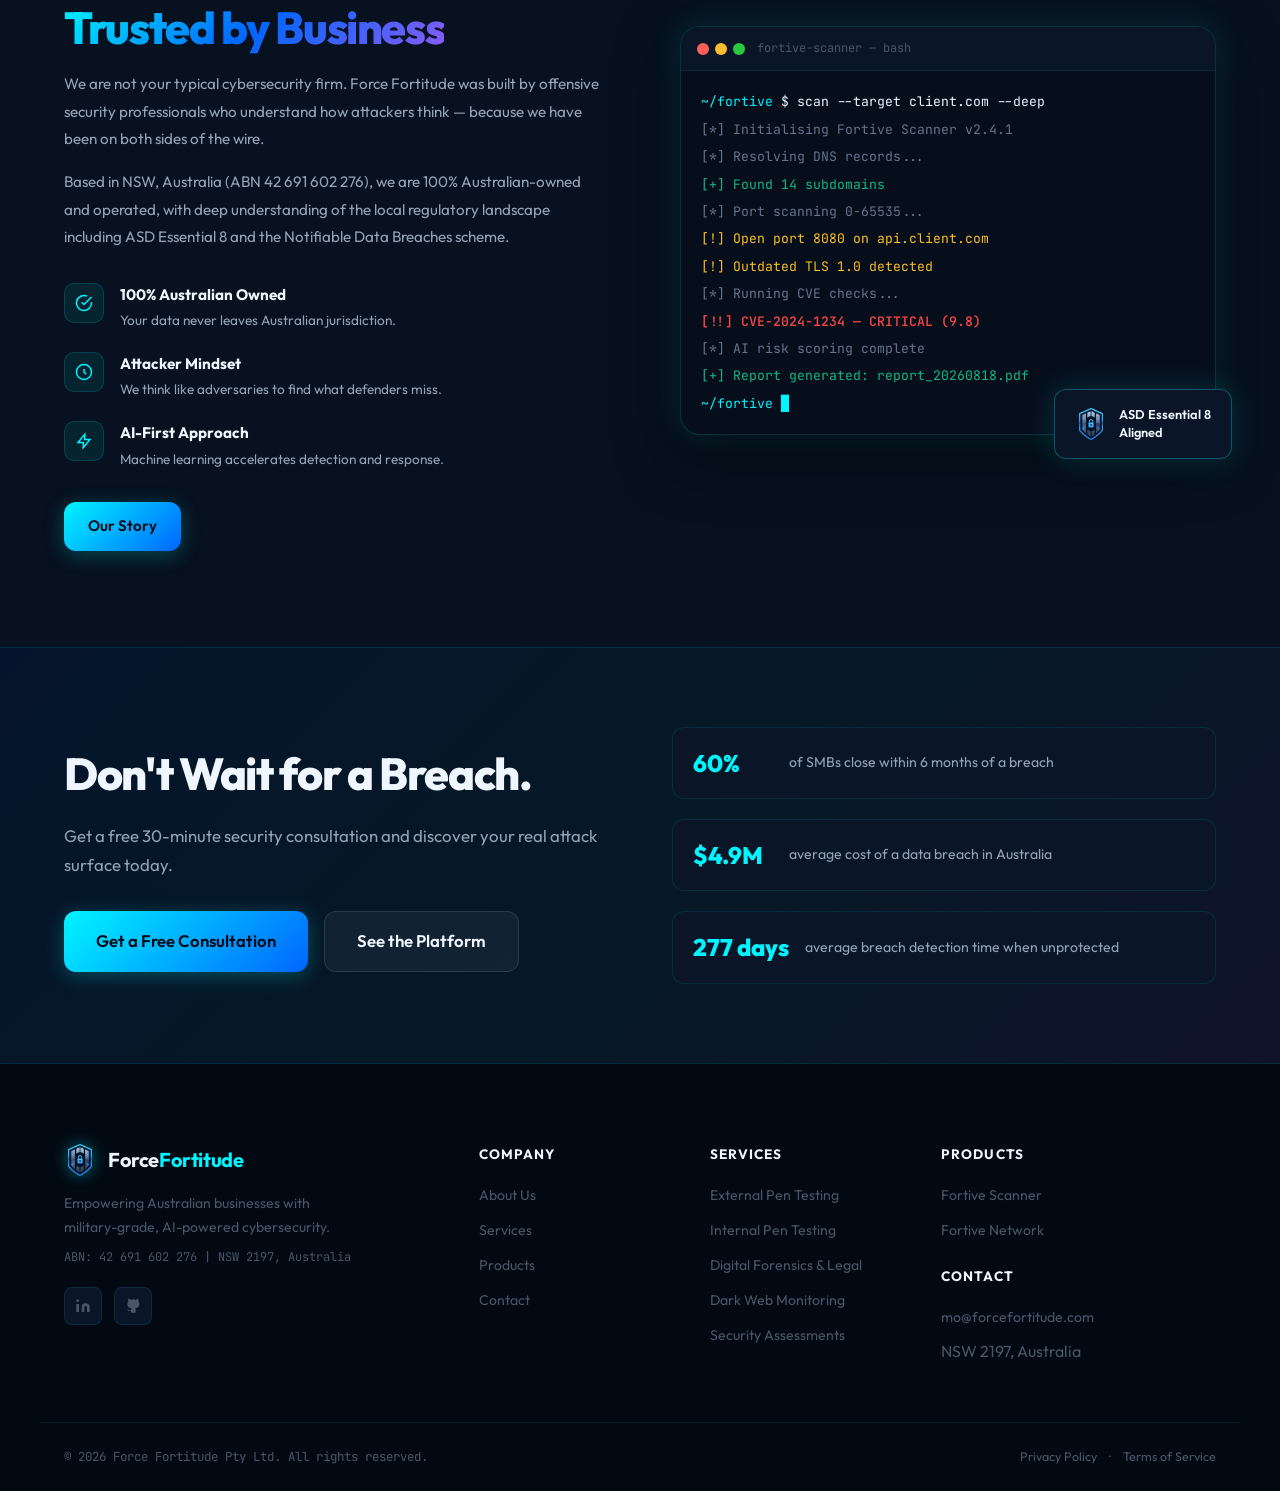
==== commit 85f31030: "Implement built-in dark glassmorphic popup modal for live Cal.com calendar booking" ====
--- a/index.html
+++ b/index.html
@@ -10,11 +10,6 @@
   <link href="https://fonts.googleapis.com/css2?family=Outfit:wght@300;400;500;600;700;800;900&family=JetBrains+Mono:wght@400;500&display=swap" rel="stylesheet"/>
   <link rel="icon" type="image/png" href="assets/images/logo.png"/>
   <link rel="stylesheet" href="assets/css/style.css"/>
-  <script type="text/javascript">
-    (function (C, A, L) { let p = function (a, ar) { a.q.push(ar); }; int = C.Cal = C.Cal || function () { let cal = int; int.q = int.q || []; if (typeof cal.ns === "undefined") { cal.ns = {}; } int.p = p; int.q.push(arguments); }; if (!C.Cal) { C.Cal = int; } })(window, "https://app.cal.com/embed/embed.js", "init");
-    Cal("init", {origin:"https://cal.com"});
-    Cal("ui", {"theme":"dark","styles":{"branding":{"brandColor":"#00f5ff"}},"hideEventTypeDetails":false,"layout":"month_view"});
-  </script>
 </head>
 <body>
 
--- a/assets/css/style.css
+++ b/assets/css/style.css
@@ -871,6 +871,88 @@
   line-height: 1.7;
 }
 
+/* ---------- BOOKING MODAL ---------- */
+.booking-modal-overlay {
+  position: fixed;
+  inset: 0;
+  z-index: 99999;
+  background: rgba(5, 13, 26, 0.88);
+  backdrop-filter: blur(12px);
+  -webkit-backdrop-filter: blur(12px);
+  display: flex;
+  align-items: center;
+  justify-content: center;
+  padding: 1.5rem;
+  opacity: 0;
+  pointer-events: none;
+  transition: opacity 0.3s ease;
+}
+.booking-modal-overlay.active {
+  opacity: 1;
+  pointer-events: all;
+}
+.booking-modal-container {
+  width: 100%;
+  max-width: 920px;
+  height: 90vh;
+  max-height: 720px;
+  background: var(--bg-card);
+  border: 1px solid var(--border-hover);
+  border-radius: var(--radius-lg);
+  box-shadow: 0 25px 80px rgba(0, 0, 0, 0.8), var(--glow-cyan);
+  display: flex;
+  flex-direction: column;
+  overflow: hidden;
+  position: relative;
+  transform: scale(0.95);
+  transition: transform 0.3s cubic-bezier(0.34, 1.56, 0.64, 1);
+}
+.booking-modal-overlay.active .booking-modal-container {
+  transform: scale(1);
+}
+.booking-modal-header {
+  padding: 1rem 1.5rem;
+  background: var(--bg-secondary);
+  border-bottom: 1px solid var(--border);
+  display: flex;
+  align-items: center;
+  justify-content: space-between;
+}
+.booking-modal-title {
+  font-size: 1.05rem;
+  font-weight: 700;
+  color: var(--text-primary);
+  display: flex;
+  align-items: center;
+  gap: 0.6rem;
+}
+.booking-modal-close {
+  background: rgba(255, 255, 255, 0.05);
+  border: 1px solid var(--border);
+  color: var(--text-secondary);
+  width: 36px;
+  height: 36px;
+  border-radius: 50%;
+  display: flex;
+  align-items: center;
+  justify-content: center;
+  cursor: pointer;
+  font-size: 1.4rem;
+  line-height: 1;
+  transition: var(--transition);
+}
+.booking-modal-close:hover {
+  background: rgba(239, 68, 68, 0.2);
+  color: #ef4444;
+  border-color: rgba(239, 68, 68, 0.4);
+}
+.booking-modal-iframe {
+  width: 100%;
+  height: 100%;
+  border: none;
+  background: var(--bg-primary);
+}
+
 /* ---------- ANIMATIONS ---------- */
 .fade-in {
   opacity: 0;
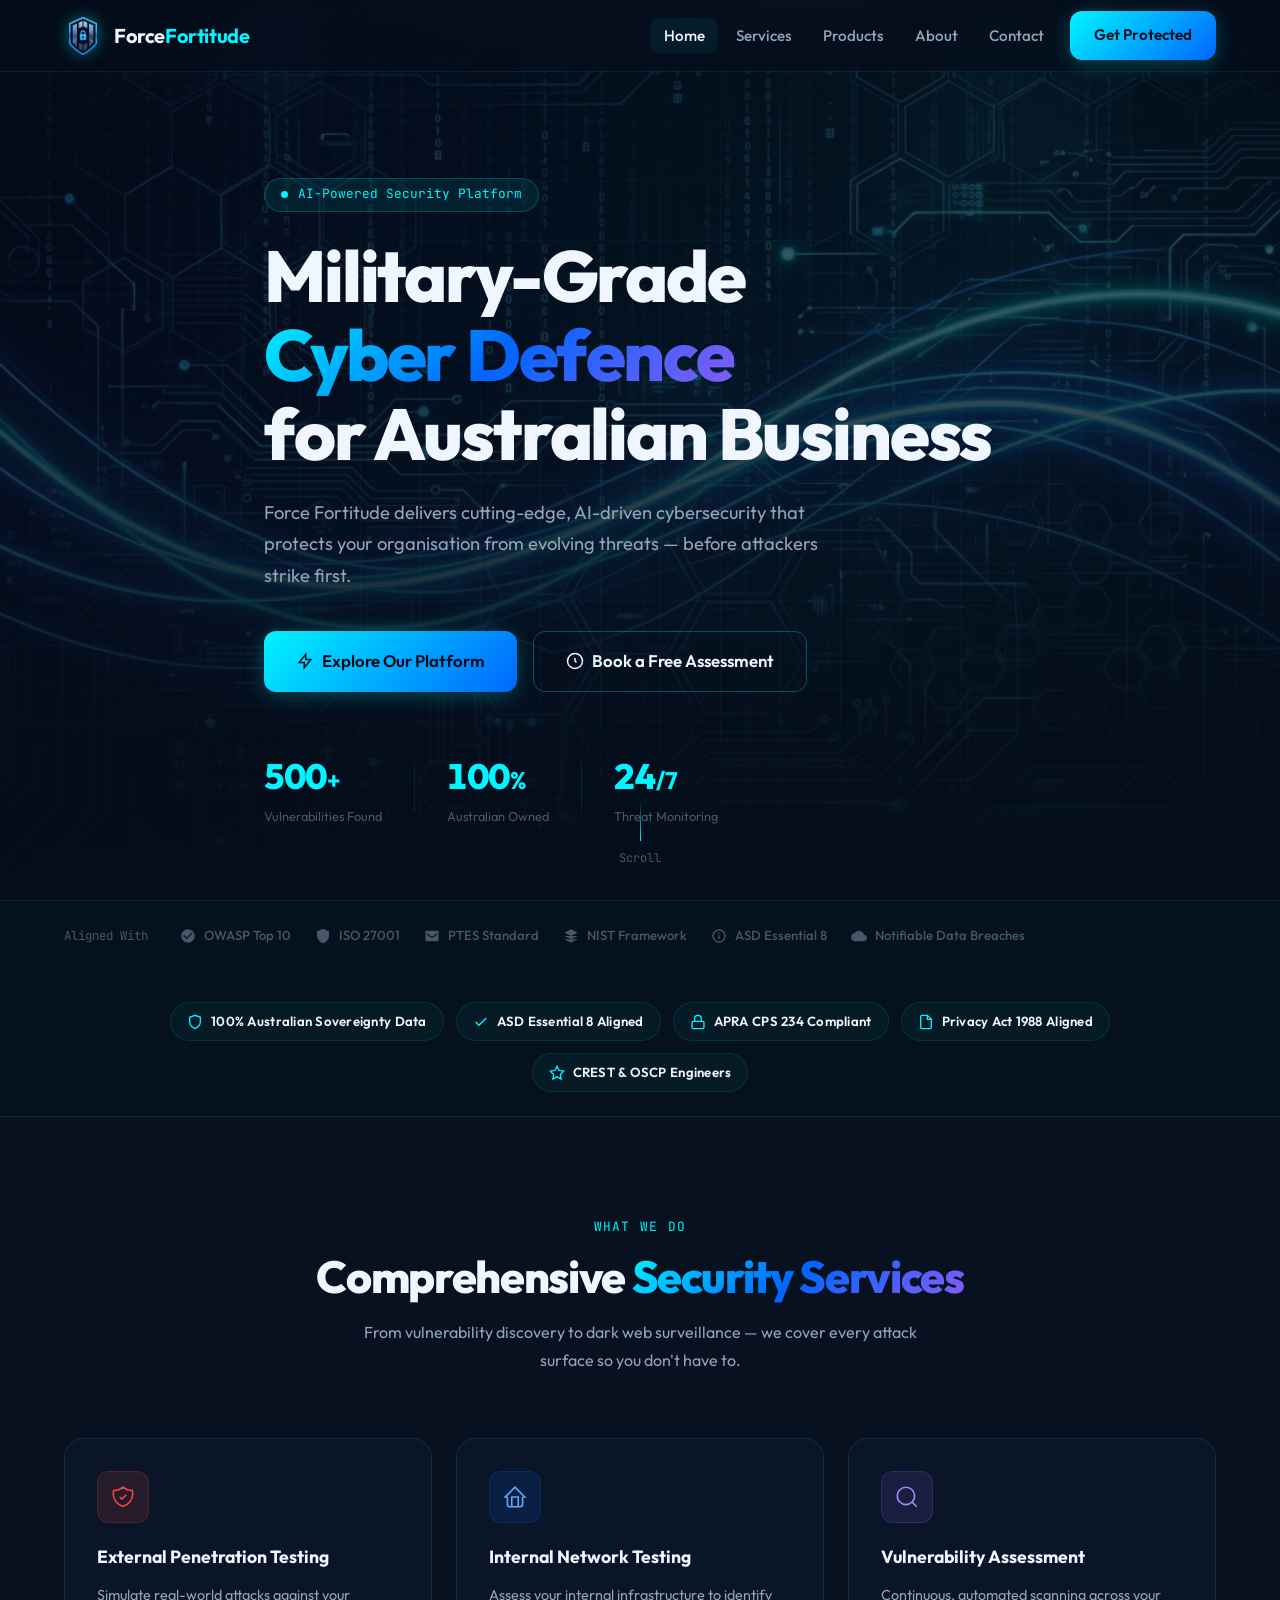
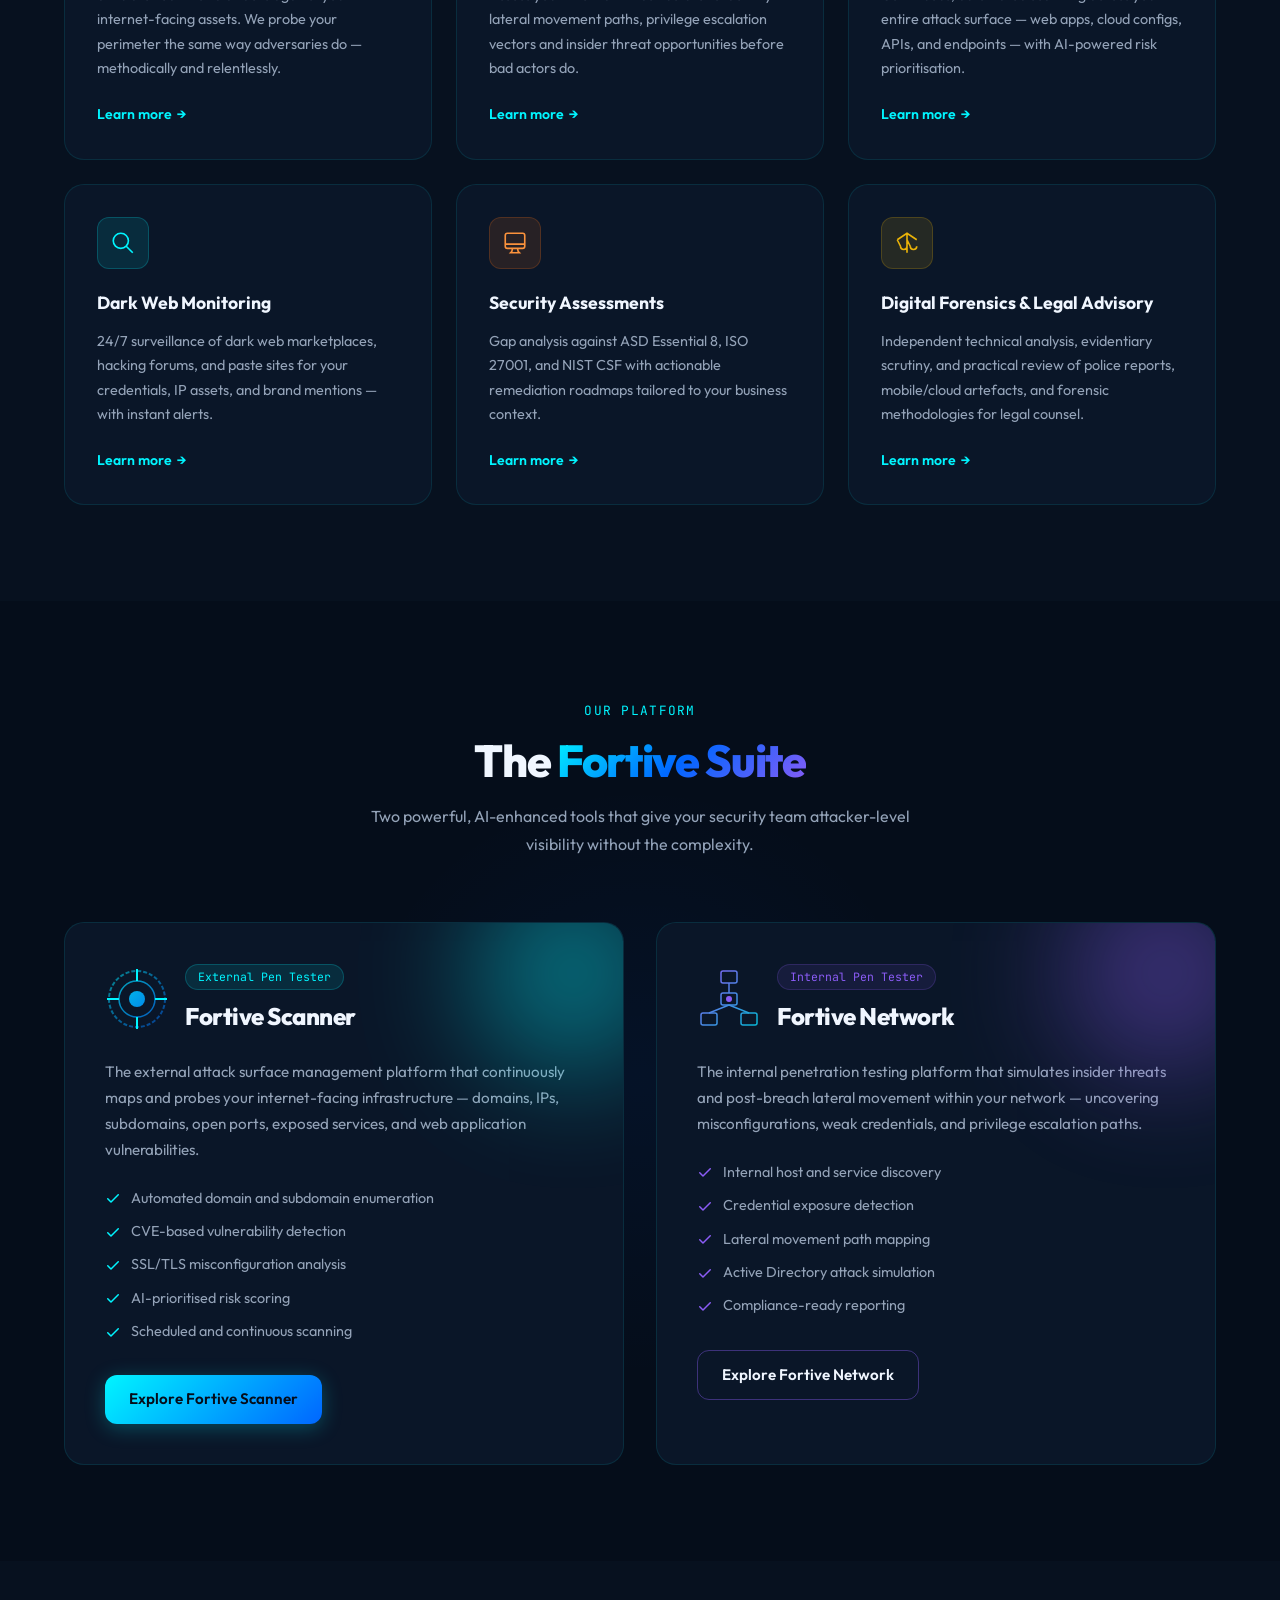
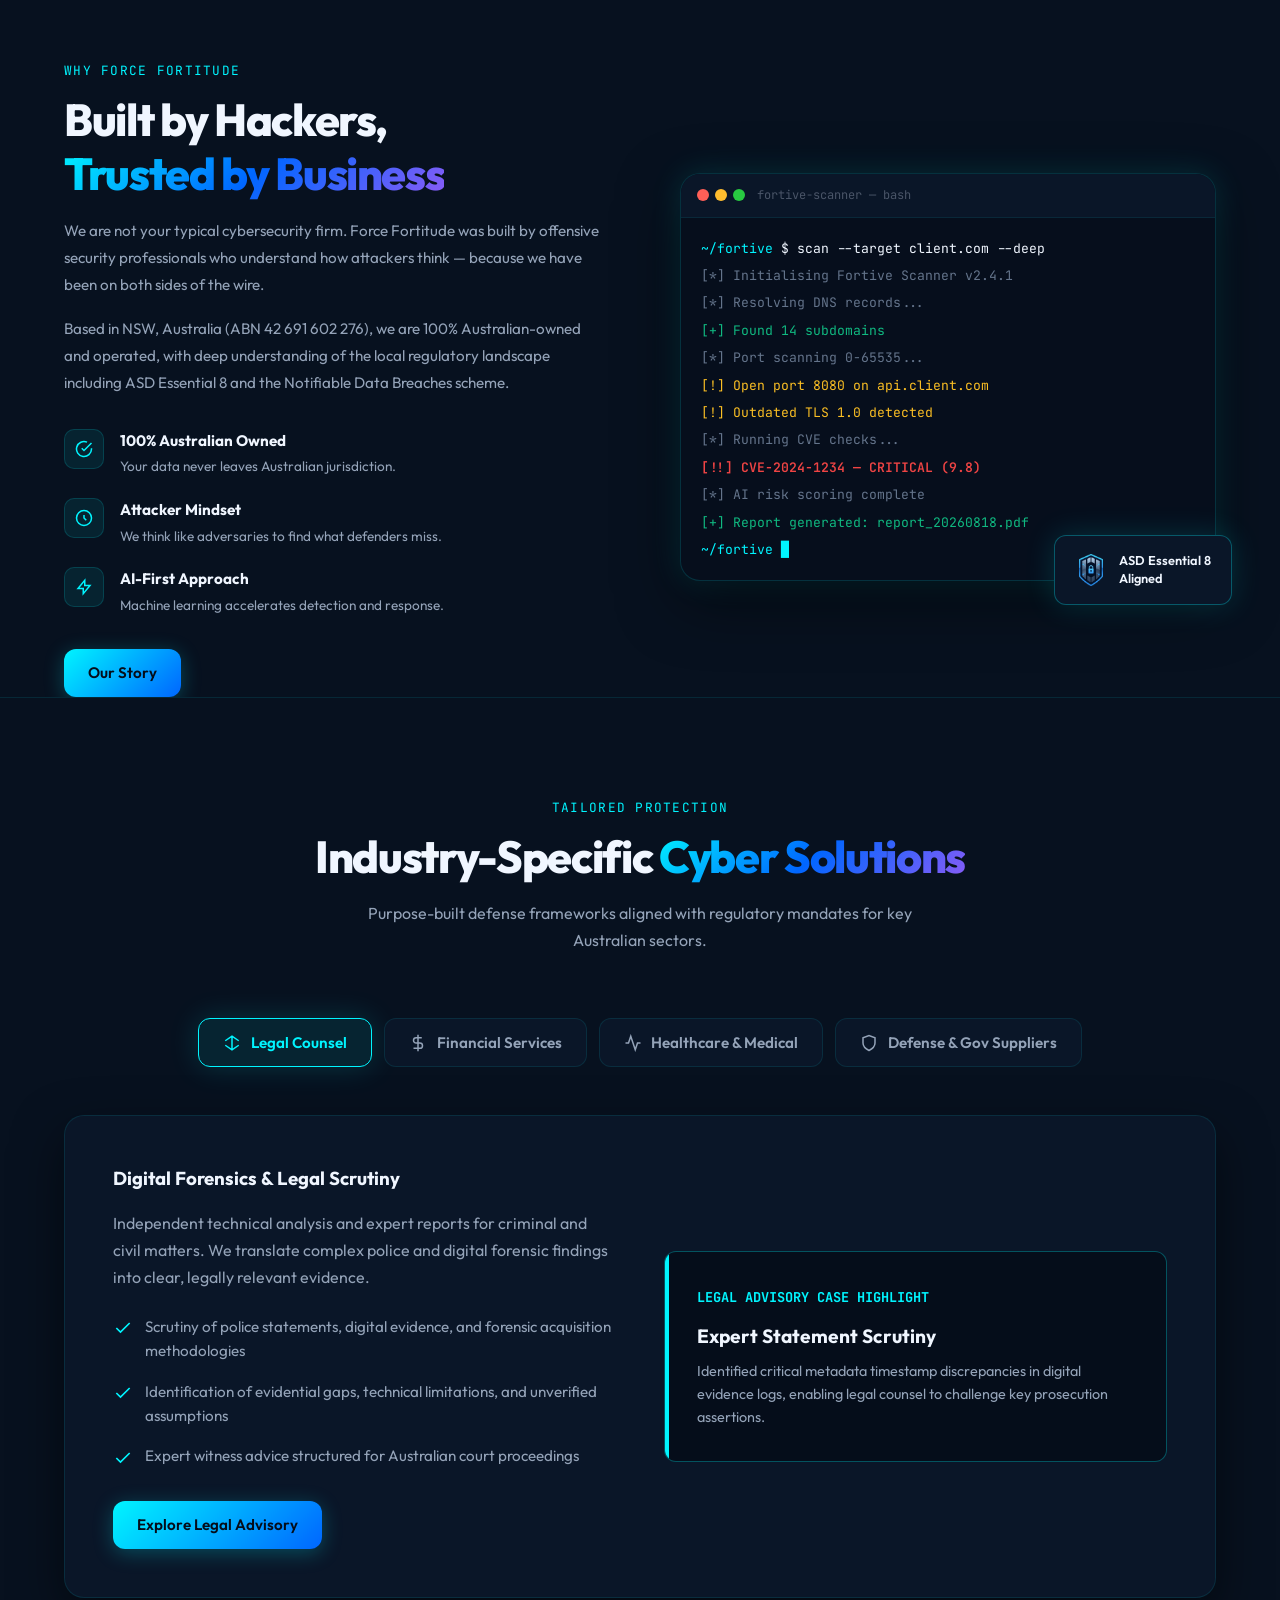
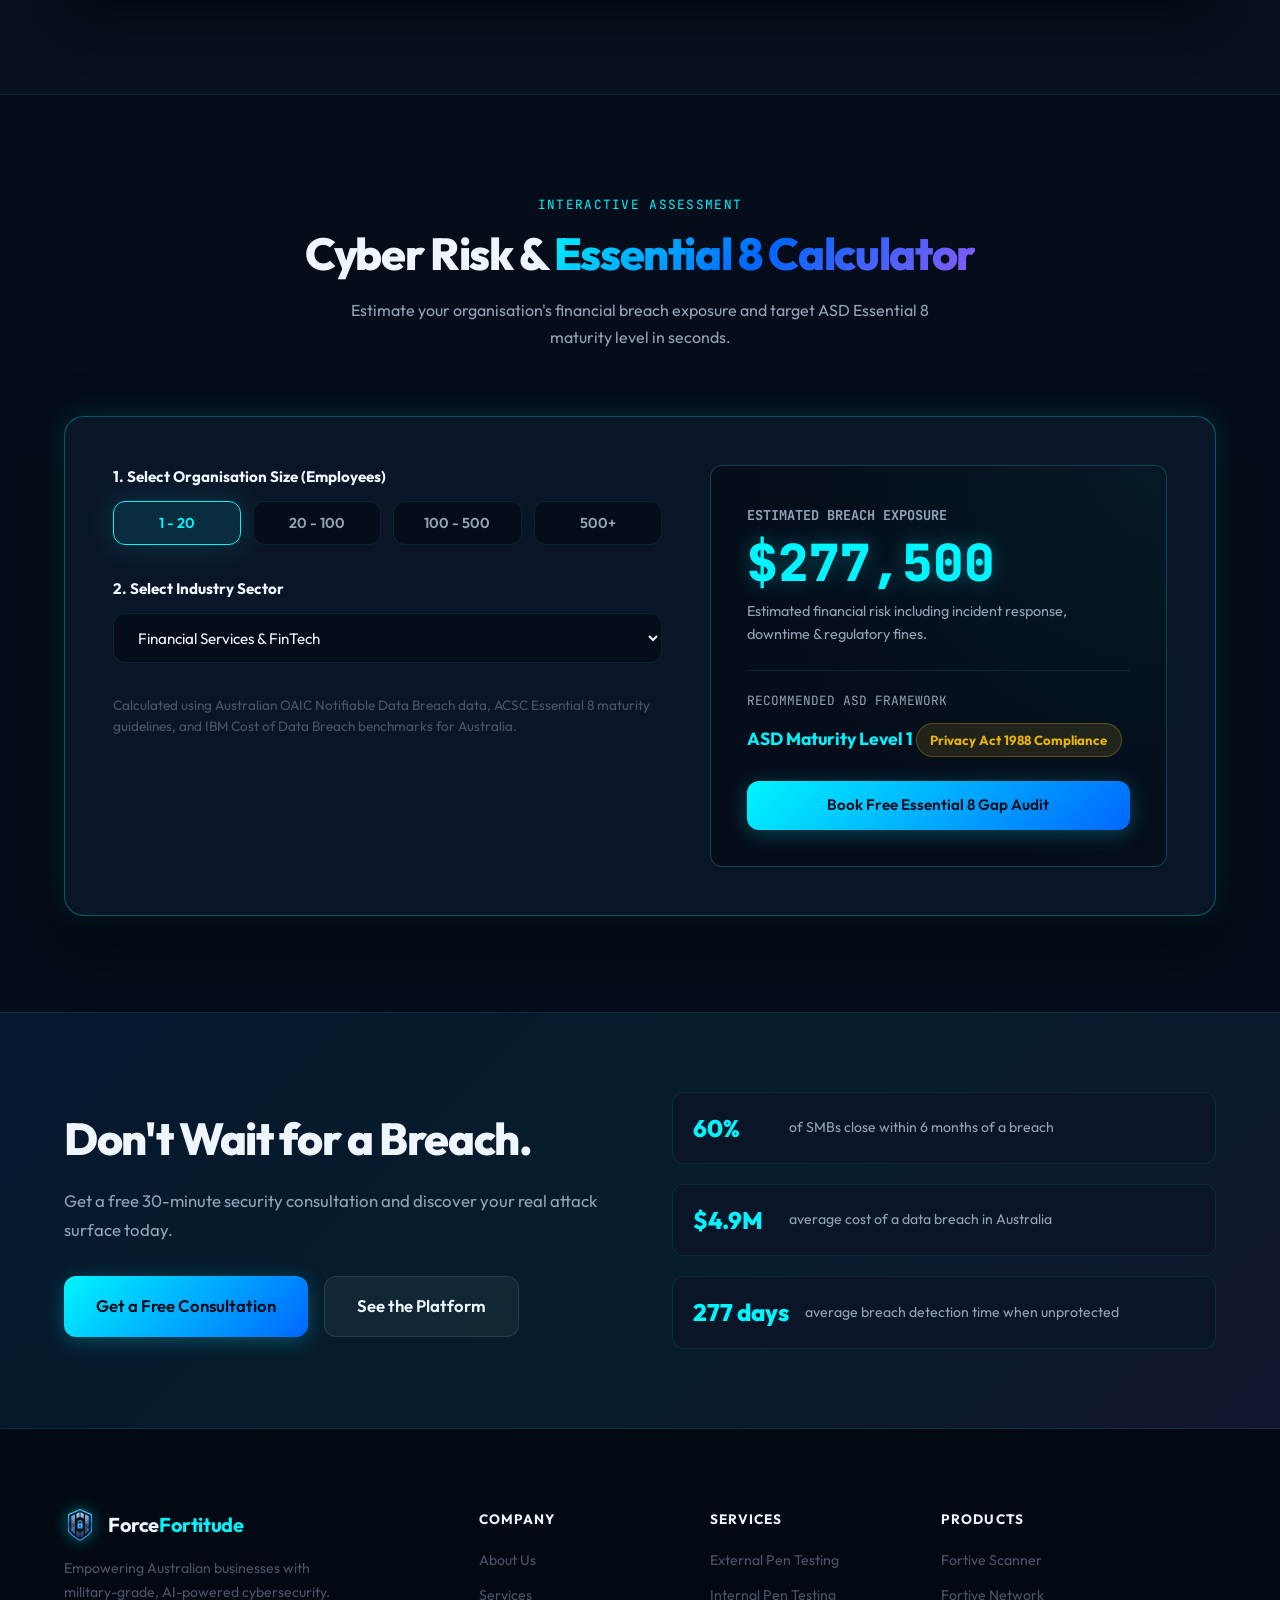
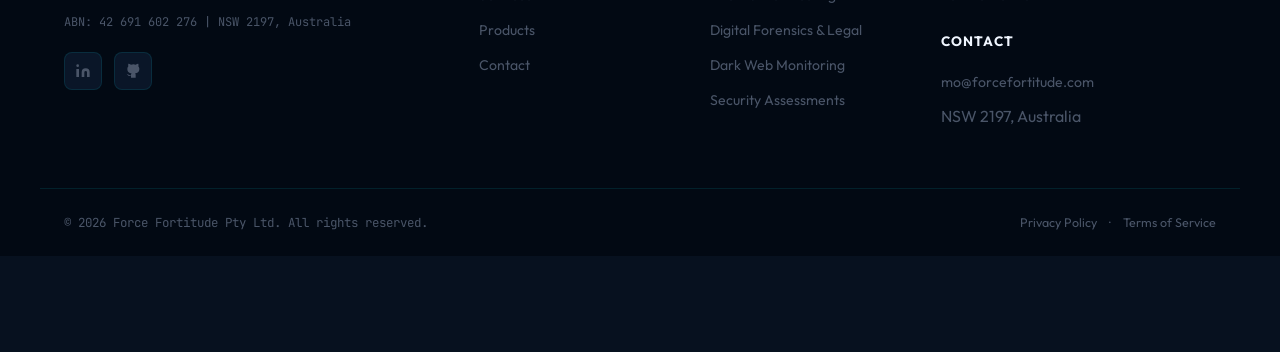
==== commit 1cbee621: "Add Cyber Risk & ASD Essential 8 Exposure Calculator, Industry Solutions Hub, and Trust Badges acros" ====
--- a/index.html
+++ b/index.html
@@ -84,6 +84,13 @@
       <div class="trust-item"><svg viewBox="0 0 24 24" fill="currentColor"><path d="M11 17h2v-6h-2v6zm1-15C6.48 2 2 6.48 2 12s4.48 10 10 10 10-4.48 10-10S17.52 2 12 2zm0 18c-4.41 0-8-3.59-8-8s3.59-8 8-8 8 3.59 8 8-3.59 8-8 8zM11 9h2V7h-2v2z"/></svg><span>ASD Essential 8</span></div>
       <div class="trust-item"><svg viewBox="0 0 24 24" fill="currentColor"><path d="M19.35 10.04C18.67 6.59 15.64 4 12 4 9.11 4 6.6 5.64 5.35 8.04 2.34 8.36 0 10.91 0 14c0 3.31 2.69 6 6 6h13c2.76 0 5-2.24 5-5 0-2.64-2.05-4.78-4.65-4.96z"/></svg><span>Notifiable Data Breaches</span></div>
     </div>
+    <div class="compliance-badge-row">
+      <span class="compliance-pill"><svg viewBox="0 0 24 24" fill="none" stroke="currentColor" stroke-width="2"><path d="M12 22s8-4 8-10V5l-8-3-8 3v7c0 6 8 10 8 10z"/></svg> 100% Australian Sovereignty Data</span>
+      <span class="compliance-pill"><svg viewBox="0 0 24 24" fill="none" stroke="currentColor" stroke-width="2"><polyline points="20 6 9 17 4 12"/></svg> ASD Essential 8 Aligned</span>
+      <span class="compliance-pill"><svg viewBox="0 0 24 24" fill="none" stroke="currentColor" stroke-width="2"><rect x="3" y="11" width="18" height="11" rx="2"/><path d="M7 11V7a5 5 0 0 1 10 0v4"/></svg> APRA CPS 234 Compliant</span>
+      <span class="compliance-pill"><svg viewBox="0 0 24 24" fill="none" stroke="currentColor" stroke-width="2"><path d="M14 2H6a2 2 0 0 0-2 2v16a2 2 0 0 0 2 2h12a2 2 0 0 0 2-2V8z"/><polyline points="14 2 14 8 20 8"/></svg> Privacy Act 1988 Aligned</span>
+      <span class="compliance-pill"><svg viewBox="0 0 24 24" fill="none" stroke="currentColor" stroke-width="2"><polygon points="12 2 15.09 8.26 22 9.27 17 14.14 18.18 21.02 12 17.77 5.82 21.02 7 14.14 2 9.27 8.91 8.26 12 2"/></svg> CREST &amp; OSCP Engineers</span>
+    </div>
   </div>
 </section>
 
@@ -263,6 +270,175 @@
       </div>
     </div>
   </div>
+<!-- INDUSTRY SOLUTIONS HUB -->
+<section class="industry-hub-section" id="industries">
+  <div class="container">
+    <div class="section-header">
+      <span class="section-tag mono">Tailored Protection</span>
+      <h2 class="section-title">Industry-Specific <span class="gradient-text">Cyber Solutions</span></h2>
+      <p class="section-subtitle">Purpose-built defense frameworks aligned with regulatory mandates for key Australian sectors.</p>
+    </div>
+
+    <div class="industry-nav">
+      <button class="ind-tab-btn active" data-tab="legal" onclick="switchIndustryTab('legal')">
+        <svg viewBox="0 0 24 24" width="18" height="18" fill="none" stroke="currentColor" stroke-width="2"><path d="M12 3v18M3 9l9-6 9 6M3 15l9 6 9-6"/></svg>
+        Legal Counsel
+      </button>
+      <button class="ind-tab-btn" data-tab="finance" onclick="switchIndustryTab('finance')">
+        <svg viewBox="0 0 24 24" width="18" height="18" fill="none" stroke="currentColor" stroke-width="2"><line x1="12" y1="1" x2="12" y2="23"/><path d="M17 5H9.5a3.5 3.5 0 0 0 0 7h5a3.5 3.5 0 0 1 0 7H6"/></svg>
+        Financial Services
+      </button>
+      <button class="ind-tab-btn" data-tab="health" onclick="switchIndustryTab('health')">
+        <svg viewBox="0 0 24 24" width="18" height="18" fill="none" stroke="currentColor" stroke-width="2"><path d="M22 12h-4l-3 9L9 3l-3 9H2"/></svg>
+        Healthcare &amp; Medical
+      </button>
+      <button class="ind-tab-btn" data-tab="defense" onclick="switchIndustryTab('defense')">
+        <svg viewBox="0 0 24 24" width="18" height="18" fill="none" stroke="currentColor" stroke-width="2"><path d="M12 22s8-4 8-10V5l-8-3-8 3v7c0 6 8 10 8 10z"/></svg>
+        Defense &amp; Gov Suppliers
+      </button>
+    </div>
+
+    <!-- Legal Panel -->
+    <div class="ind-panel active" id="ind-panel-legal">
+      <div class="ind-panel-grid">
+        <div>
+          <h3>Digital Forensics &amp; Legal Scrutiny</h3>
+          <p style="color:var(--text-secondary);margin:1rem 0;line-height:1.7;">Independent technical analysis and expert reports for criminal and civil matters. We translate complex police and digital forensic findings into clear, legally relevant evidence.</p>
+          <div class="ind-feature-list">
+            <div class="ind-feature-item"><svg viewBox="0 0 24 24" fill="none" stroke="currentColor" stroke-width="2"><polyline points="20 6 9 17 4 12"/></svg>Scrutiny of police statements, digital evidence, and forensic acquisition methodologies</div>
+            <div class="ind-feature-item"><svg viewBox="0 0 24 24" fill="none" stroke="currentColor" stroke-width="2"><polyline points="20 6 9 17 4 12"/></svg>Identification of evidential gaps, technical limitations, and unverified assumptions</div>
+            <div class="ind-feature-item"><svg viewBox="0 0 24 24" fill="none" stroke="currentColor" stroke-width="2"><polyline points="20 6 9 17 4 12"/></svg>Expert witness advice structured for Australian court proceedings</div>
+          </div>
+          <a href="services.html#forensics" class="btn btn-primary">Explore Legal Advisory</a>
+        </div>
+        <div class="ind-stats-card">
+          <span class="mono" style="color:var(--accent-cyan);font-size:0.85rem;font-weight:700;">LEGAL ADVISORY CASE HIGHLIGHT</span>
+          <h4 style="margin:0.75rem 0 0.5rem;font-size:1.2rem;">Expert Statement Scrutiny</h4>
+          <p style="color:var(--text-secondary);font-size:0.9rem;line-height:1.6;">Identified critical metadata timestamp discrepancies in digital evidence logs, enabling legal counsel to challenge key prosecution assertions.</p>
+        </div>
+      </div>
+    </div>
+
+    <!-- Finance Panel -->
+    <div class="ind-panel" id="ind-panel-finance">
+      <div class="ind-panel-grid">
+        <div>
+          <h3>APRA CPS 234 &amp; Banking Defense</h3>
+          <p style="color:var(--text-secondary);margin:1rem 0;line-height:1.7;">Ensure compliance with Australian Prudential Regulation Authority (APRA) requirements with continuous internal &amp; external penetration testing and attack surface monitoring.</p>
+          <div class="ind-feature-list">
+            <div class="ind-feature-item"><svg viewBox="0 0 24 24" fill="none" stroke="currentColor" stroke-width="2"><polyline points="20 6 9 17 4 12"/></svg>APRA CPS 234 Information Security Gap Assessments</div>
+            <div class="ind-feature-item"><svg viewBox="0 0 24 24" fill="none" stroke="currentColor" stroke-width="2"><polyline points="20 6 9 17 4 12"/></svg>Fortive Network continuous autonomous agent for internal lateral movement defense</div>
+            <div class="ind-feature-item"><svg viewBox="0 0 24 24" fill="none" stroke="currentColor" stroke-width="2"><polyline points="20 6 9 17 4 12"/></svg>Third-party vendor risk and dark web credential exposure monitoring</div>
+          </div>
+          <a href="services.html#external-pentest" class="btn btn-primary">Protect Financial Assets</a>
+        </div>
+        <div class="ind-stats-card">
+          <span class="mono" style="color:var(--accent-cyan);font-size:0.85rem;font-weight:700;">APRA COMPLIANCE HIGHLIGHT</span>
+          <h4 style="margin:0.75rem 0 0.5rem;font-size:1.2rem;">Continuous CPS 234 Audit</h4>
+          <p style="color:var(--text-secondary);font-size:0.9rem;line-height:1.6;">Automated 24/7 perimeter checks ensured zero unpatched critical vulnerabilities across 450+ financial endpoints.</p>
+        </div>
+      </div>
+    </div>
+
+    <!-- Health Panel -->
+    <div class="ind-panel" id="ind-panel-health">
+      <div class="ind-panel-grid">
+        <div>
+          <h3>Healthcare Data &amp; Ransomware Defense</h3>
+          <p style="color:var(--text-secondary);margin:1rem 0;line-height:1.7;">Protect sensitive patient health records (My Health Record / EMR) from ransomware extortion and comply with the Australian Privacy Act 1988.</p>
+          <div class="ind-feature-list">
+            <div class="ind-feature-item"><svg viewBox="0 0 24 24" fill="none" stroke="currentColor" stroke-width="2"><polyline points="20 6 9 17 4 12"/></svg>Instant automated isolation of ransomware host infection before data exfiltration</div>
+            <div class="ind-feature-item"><svg viewBox="0 0 24 24" fill="none" stroke="currentColor" stroke-width="2"><polyline points="20 6 9 17 4 12"/></svg>Privacy Act 1988 &amp; Notifiable Data Breaches (NDB) compliance safeguards</div>
+            <div class="ind-feature-item"><svg viewBox="0 0 24 24" fill="none" stroke="currentColor" stroke-width="2"><polyline points="20 6 9 17 4 12"/></svg>Medical device &amp; clinical network isolation testing</div>
+          </div>
+          <a href="products.html" class="btn btn-primary">Secure Health Infrastructure</a>
+        </div>
+        <div class="ind-stats-card">
+          <span class="mono" style="color:var(--accent-cyan);font-size:0.85rem;font-weight:700;">RANSOMWARE DEFENSE HIGHLIGHT</span>
+          <h4 style="margin:0.75rem 0 0.5rem;font-size:1.2rem;">Zero Data Loss Safeguard</h4>
+          <p style="color:var(--text-secondary);font-size:0.9rem;line-height:1.6;">Fortive Network autonomous agent detected and neutralized simulated ransomware execution within 4.2 seconds.</p>
+        </div>
+      </div>
+    </div>
+
+    <!-- Defense Panel -->
+    <div class="ind-panel" id="ind-panel-defense">
+      <div class="ind-panel-grid">
+        <div>
+          <h3>ASD Essential 8 &amp; Defense Suppliers</h3>
+          <p style="color:var(--text-secondary);margin:1rem 0;line-height:1.7;">Meet Australian Cyber Security Centre (ACSC) Essential 8 Maturity Levels and Defense Industry Security Program (DISP) accreditation requirements.</p>
+          <div class="ind-feature-list">
+            <div class="ind-feature-item"><svg viewBox="0 0 24 24" fill="none" stroke="currentColor" stroke-width="2"><polyline points="20 6 9 17 4 12"/></svg>ASD Essential 8 Maturity Level 1, 2, and 3 Auditing &amp; Remediation</div>
+            <div class="ind-feature-item"><svg viewBox="0 0 24 24" fill="none" stroke="currentColor" stroke-width="2"><polyline points="20 6 9 17 4 12"/></svg>100% Australian Sovereign Data Storage &amp; Domestic Analysis</div>
+            <div class="ind-feature-item"><svg viewBox="0 0 24 24" fill="none" stroke="currentColor" stroke-width="2"><polyline points="20 6 9 17 4 12"/></svg>DISP Cyber Security Governance &amp; Supply Chain Risk Verification</div>
+          </div>
+          <a href="services.html" class="btn btn-primary">Audit Essential 8 Readiness</a>
+        </div>
+        <div class="ind-stats-card">
+          <span class="mono" style="color:var(--accent-cyan);font-size:0.85rem;font-weight:700;">DEFENSE COMPLIANCE HIGHLIGHT</span>
+          <h4 style="margin:0.75rem 0 0.5rem;font-size:1.2rem;">Maturity Level 3 Verification</h4>
+          <p style="color:var(--text-secondary);font-size:0.9rem;line-height:1.6;">Complete technical audit and hardening roadmap delivered for defense supply chain accreditation.</p>
+        </div>
+      </div>
+    </div>
+  </div>
+</section>
+
+<!-- CALCULATOR SECTION -->
+<section class="calculator-section" id="calculator">
+  <div class="container">
+    <div class="section-header">
+      <span class="section-tag mono">Interactive Assessment</span>
+      <h2 class="section-title">Cyber Risk &amp; <span class="gradient-text">Essential 8 Calculator</span></h2>
+      <p class="section-subtitle">Estimate your organisation's financial breach exposure and target ASD Essential 8 maturity level in seconds.</p>
+    </div>
+
+    <div class="calc-container">
+      <div class="calc-grid">
+        <div class="calc-inputs">
+          <div class="calc-input-group">
+            <label class="calc-label">1. Select Organisation Size (Employees)</label>
+            <div class="size-btn-group">
+              <button type="button" class="size-btn active" onclick="setCalcSize('sm', this)">1 - 20</button>
+              <button type="button" class="size-btn" onclick="setCalcSize('md', this)">20 - 100</button>
+              <button type="button" class="size-btn" onclick="setCalcSize('lg', this)">100 - 500</button>
+              <button type="button" class="size-btn" onclick="setCalcSize('ent', this)">500+</button>
+            </div>
+          </div>
+
+          <div class="calc-input-group">
+            <label class="calc-label" for="calcIndustry">2. Select Industry Sector</label>
+            <select class="calc-select" id="calcIndustry" onchange="updateCalcIndustry(this.value)">
+              <option value="finance">Financial Services &amp; FinTech</option>
+              <option value="legal">Legal Counsel &amp; Law Firms</option>
+              <option value="health">Healthcare &amp; Medical Practice</option>
+              <option value="defense">Defense &amp; Gov Supply Chain</option>
+              <option value="mining">Mining &amp; Critical Infrastructure</option>
+              <option value="retail">E-Commerce &amp; Retail</option>
+            </select>
+          </div>
+
+          <p style="color:var(--text-muted);font-size:0.85rem;line-height:1.5;">Calculated using Australian OAIC Notifiable Data Breach data, ACSC Essential 8 maturity guidelines, and IBM Cost of Data Breach benchmarks for Australia.</p>
+        </div>
+
+        <div class="calc-output-card">
+          <div>
+            <span class="mono" style="color:var(--text-secondary);font-size:0.85rem;font-weight:700;">ESTIMATED BREACH EXPOSURE</span>
+            <div class="calc-result-number" id="calcCostDisplay">$185,000</div>
+            <div style="color:var(--text-secondary);font-size:0.9rem;">Estimated financial risk including incident response, downtime &amp; regulatory fines.</div>
+          </div>
+
+          <div style="margin-top:1.5rem;padding-top:1.25rem;border-top:1px solid var(--border);">
+            <span class="mono" style="color:var(--text-secondary);font-size:0.8rem;display:block;margin-bottom:0.25rem;">RECOMMENDED ASD FRAMEWORK</span>
+            <strong style="color:var(--accent-cyan);font-size:1.1rem;" id="calcLevelDisplay">ASD Maturity Level 1</strong>
+            <div class="calc-badge" id="calcMandateDisplay">Privacy Act 1988 Compliance</div>
+          </div>
+
+          <a href="https://cal.com/mo-atyani-gvgwls" target="_blank" data-cal-link="mo-atyani-gvgwls" class="btn btn-primary" style="margin-top:1.5rem;width:100%;justify-content:center;">Book Free Essential 8 Gap Audit</a>
+        </div>
+      </div>
+    </div>
+  </div>
 </section>
 
 <!-- CTA -->
--- a/assets/css/style.css
+++ b/assets/css/style.css
@@ -896,8 +896,8 @@
   max-width: 920px;
   height: 90vh;
   max-height: 720px;
-  background: var(--bg-card);
-  border: 1px solid var(--border-hover);
+  background: #0a1628;
+  border: 1px solid rgba(0, 245, 255, 0.3);
   border-radius: var(--radius-lg);
   box-shadow: 0 25px 80px rgba(0, 0, 0, 0.8), var(--glow-cyan);
   display: flex;
@@ -912,8 +912,8 @@
 }
 .booking-modal-header {
   padding: 1rem 1.5rem;
-  background: var(--bg-secondary);
-  border-bottom: 1px solid var(--border);
+  background: #0a1628;
+  border-bottom: 1px solid rgba(0, 245, 255, 0.15);
   display: flex;
   align-items: center;
   justify-content: space-between;
@@ -946,11 +946,12 @@
   color: #ef4444;
   border-color: rgba(239, 68, 68, 0.4);
 }
-.booking-modal-iframe {
+.booking-modal-iframe, #calEmbedDiv iframe {
   width: 100%;
   height: 100%;
   border: none;
-  background: var(--bg-primary);
+  background: #0a1628 !important;
+  filter: sepia(0.5) hue-rotate(175deg) saturate(3) brightness(0.85) contrast(1.15);
 }
 
 /* ---------- ANIMATIONS ---------- */
@@ -961,3 +962,261 @@
 }
 .fade-in.visible { opacity: 1; transform: translateY(0); }
 
+/* ---------- TRUST BADGES & COMPLIANCE MATRIX ---------- */
+.compliance-badge-row {
+  display: flex;
+  flex-wrap: wrap;
+  align-items: center;
+  justify-content: center;
+  gap: 0.75rem;
+  margin-top: 1.5rem;
+}
+.compliance-pill {
+  display: inline-flex;
+  align-items: center;
+  gap: 0.5rem;
+  padding: 0.5rem 1rem;
+  background: rgba(0, 245, 255, 0.04);
+  border: 1px solid var(--border);
+  border-radius: 50px;
+  font-size: 0.825rem;
+  font-weight: 600;
+  color: var(--text-primary);
+  letter-spacing: 0.02em;
+  transition: var(--transition);
+}
+.compliance-pill:hover {
+  background: rgba(0, 245, 255, 0.1);
+  border-color: var(--accent-cyan);
+  box-shadow: var(--glow-cyan);
+  transform: translateY(-2px);
+}
+.compliance-pill svg {
+  width: 16px;
+  height: 16px;
+  color: var(--accent-cyan);
+  flex-shrink: 0;
+}
+
+/* ---------- INDUSTRY SOLUTIONS HUB ---------- */
+.industry-hub-section {
+  padding: 6rem 0;
+  background: var(--bg-secondary);
+  position: relative;
+  border-top: 1px solid var(--border);
+  border-bottom: 1px solid var(--border);
+}
+.industry-nav {
+  display: flex;
+  justify-content: center;
+  gap: 0.75rem;
+  flex-wrap: wrap;
+  margin-bottom: 3rem;
+}
+.ind-tab-btn {
+  background: var(--bg-card);
+  border: 1px solid var(--border);
+  color: var(--text-secondary);
+  padding: 0.85rem 1.5rem;
+  border-radius: var(--radius);
+  font-family: inherit;
+  font-size: 0.95rem;
+  font-weight: 600;
+  cursor: pointer;
+  display: inline-flex;
+  align-items: center;
+  gap: 0.6rem;
+  transition: var(--transition);
+}
+.ind-tab-btn:hover {
+  border-color: var(--accent-cyan);
+  color: var(--text-primary);
+}
+.ind-tab-btn.active {
+  background: rgba(0, 245, 255, 0.08);
+  border-color: var(--accent-cyan);
+  color: var(--accent-cyan);
+  box-shadow: var(--glow-cyan);
+}
+.ind-panel {
+  display: none;
+  background: var(--bg-card);
+  border: 1px solid var(--border);
+  border-radius: var(--radius-lg);
+  padding: 3rem;
+  box-shadow: 0 20px 50px rgba(0, 0, 0, 0.5);
+  animation: fadeInTab 0.4s ease forwards;
+}
+.ind-panel.active { display: block; }
+
+@keyframes fadeInTab {
+  from { opacity: 0; transform: translateY(12px); }
+  to { opacity: 1; transform: translateY(0); }
+}
+
+.ind-panel-grid {
+  display: grid;
+  grid-template-columns: 1fr 1fr;
+  gap: 3rem;
+  align-items: center;
+}
+@media (max-width: 900px) {
+  .ind-panel-grid { grid-template-columns: 1fr; gap: 2rem; }
+  .ind-panel { padding: 1.75rem; }
+}
+.ind-feature-list {
+  display: flex;
+  flex-direction: column;
+  gap: 1rem;
+  margin: 1.5rem 0 2rem;
+}
+.ind-feature-item {
+  display: flex;
+  align-items: flex-start;
+  gap: 0.75rem;
+  font-size: 0.95rem;
+  color: var(--text-secondary);
+  line-height: 1.6;
+}
+.ind-feature-item svg {
+  width: 20px;
+  height: 20px;
+  color: var(--accent-cyan);
+  flex-shrink: 0;
+  margin-top: 0.2rem;
+}
+.ind-stats-card {
+  background: var(--bg-primary);
+  border: 1px solid var(--border-hover);
+  border-radius: var(--radius);
+  padding: 2rem;
+  position: relative;
+  overflow: hidden;
+}
+.ind-stats-card::before {
+  content: '';
+  position: absolute;
+  top: 0;
+  left: 0;
+  width: 4px;
+  height: 100%;
+  background: var(--accent-cyan);
+}
+
+/* ---------- RISK & ESSENTIAL 8 CALCULATOR ---------- */
+.calculator-section {
+  padding: 6rem 0;
+  background: var(--bg-primary);
+  position: relative;
+}
+.calc-container {
+  background: var(--bg-card);
+  border: 1px solid var(--border-hover);
+  border-radius: var(--radius-lg);
+  padding: 3rem;
+  box-shadow: 0 25px 60px rgba(0, 0, 0, 0.6), var(--glow-cyan);
+}
+@media (max-width: 900px) {
+  .calc-container { padding: 1.5rem; }
+}
+.calc-grid {
+  display: grid;
+  grid-template-columns: 1.2fr 1fr;
+  gap: 3rem;
+  align-items: stretch;
+}
+@media (max-width: 900px) {
+  .calc-grid { grid-template-columns: 1fr; gap: 2rem; }
+}
+.calc-input-group {
+  margin-bottom: 2rem;
+}
+.calc-label {
+  display: block;
+  font-size: 0.95rem;
+  font-weight: 700;
+  color: var(--text-primary);
+  margin-bottom: 0.75rem;
+}
+.size-btn-group {
+  display: flex;
+  gap: 0.75rem;
+  flex-wrap: wrap;
+}
+.size-btn {
+  flex: 1;
+  min-width: 90px;
+  background: var(--bg-primary);
+  border: 1px solid var(--border);
+  color: var(--text-secondary);
+  padding: 0.75rem 1rem;
+  border-radius: var(--radius);
+  font-family: inherit;
+  font-size: 0.9rem;
+  font-weight: 600;
+  cursor: pointer;
+  text-align: center;
+  transition: var(--transition);
+}
+.size-btn:hover { border-color: var(--accent-cyan); color: var(--text-primary); }
+.size-btn.active {
+  background: rgba(0, 245, 255, 0.1);
+  border-color: var(--accent-cyan);
+  color: var(--accent-cyan);
+  box-shadow: var(--glow-cyan);
+}
+.calc-select {
+  width: 100%;
+  background: var(--bg-primary);
+  border: 1px solid var(--border);
+  color: var(--text-primary);
+  padding: 0.85rem 1.25rem;
+  border-radius: var(--radius);
+  font-family: inherit;
+  font-size: 0.95rem;
+  outline: none;
+  transition: var(--transition);
+}
+.calc-select:focus { border-color: var(--accent-cyan); box-shadow: var(--glow-cyan); }
+
+.calc-output-card {
+  background: var(--bg-primary);
+  border: 1px solid rgba(0, 245, 255, 0.25);
+  border-radius: var(--radius);
+  padding: 2.25rem;
+  display: flex;
+  flex-direction: column;
+  justify-content: space-between;
+  position: relative;
+  overflow: hidden;
+}
+.calc-output-card::after {
+  content: '';
+  position: absolute;
+  inset: 0;
+  background: radial-gradient(circle at top right, rgba(0, 245, 255, 0.05), transparent 70%);
+  pointer-events: none;
+}
+.calc-result-number {
+  font-size: clamp(2.2rem, 4vw, 3.2rem);
+  font-weight: 900;
+  color: var(--accent-cyan);
+  line-height: 1.1;
+  font-family: 'JetBrains Mono', monospace;
+  margin: 0.5rem 0;
+  text-shadow: 0 0 20px rgba(0, 245, 255, 0.3);
+}
+.calc-badge {
+  display: inline-flex;
+  align-items: center;
+  gap: 0.4rem;
+  background: rgba(234, 179, 8, 0.12);
+  border: 1px solid rgba(234, 179, 8, 0.3);
+  color: #eab308;
+  padding: 0.35rem 0.85rem;
+  border-radius: 50px;
+  font-size: 0.825rem;
+  font-weight: 700;
+  margin-top: 0.5rem;
+}
+
